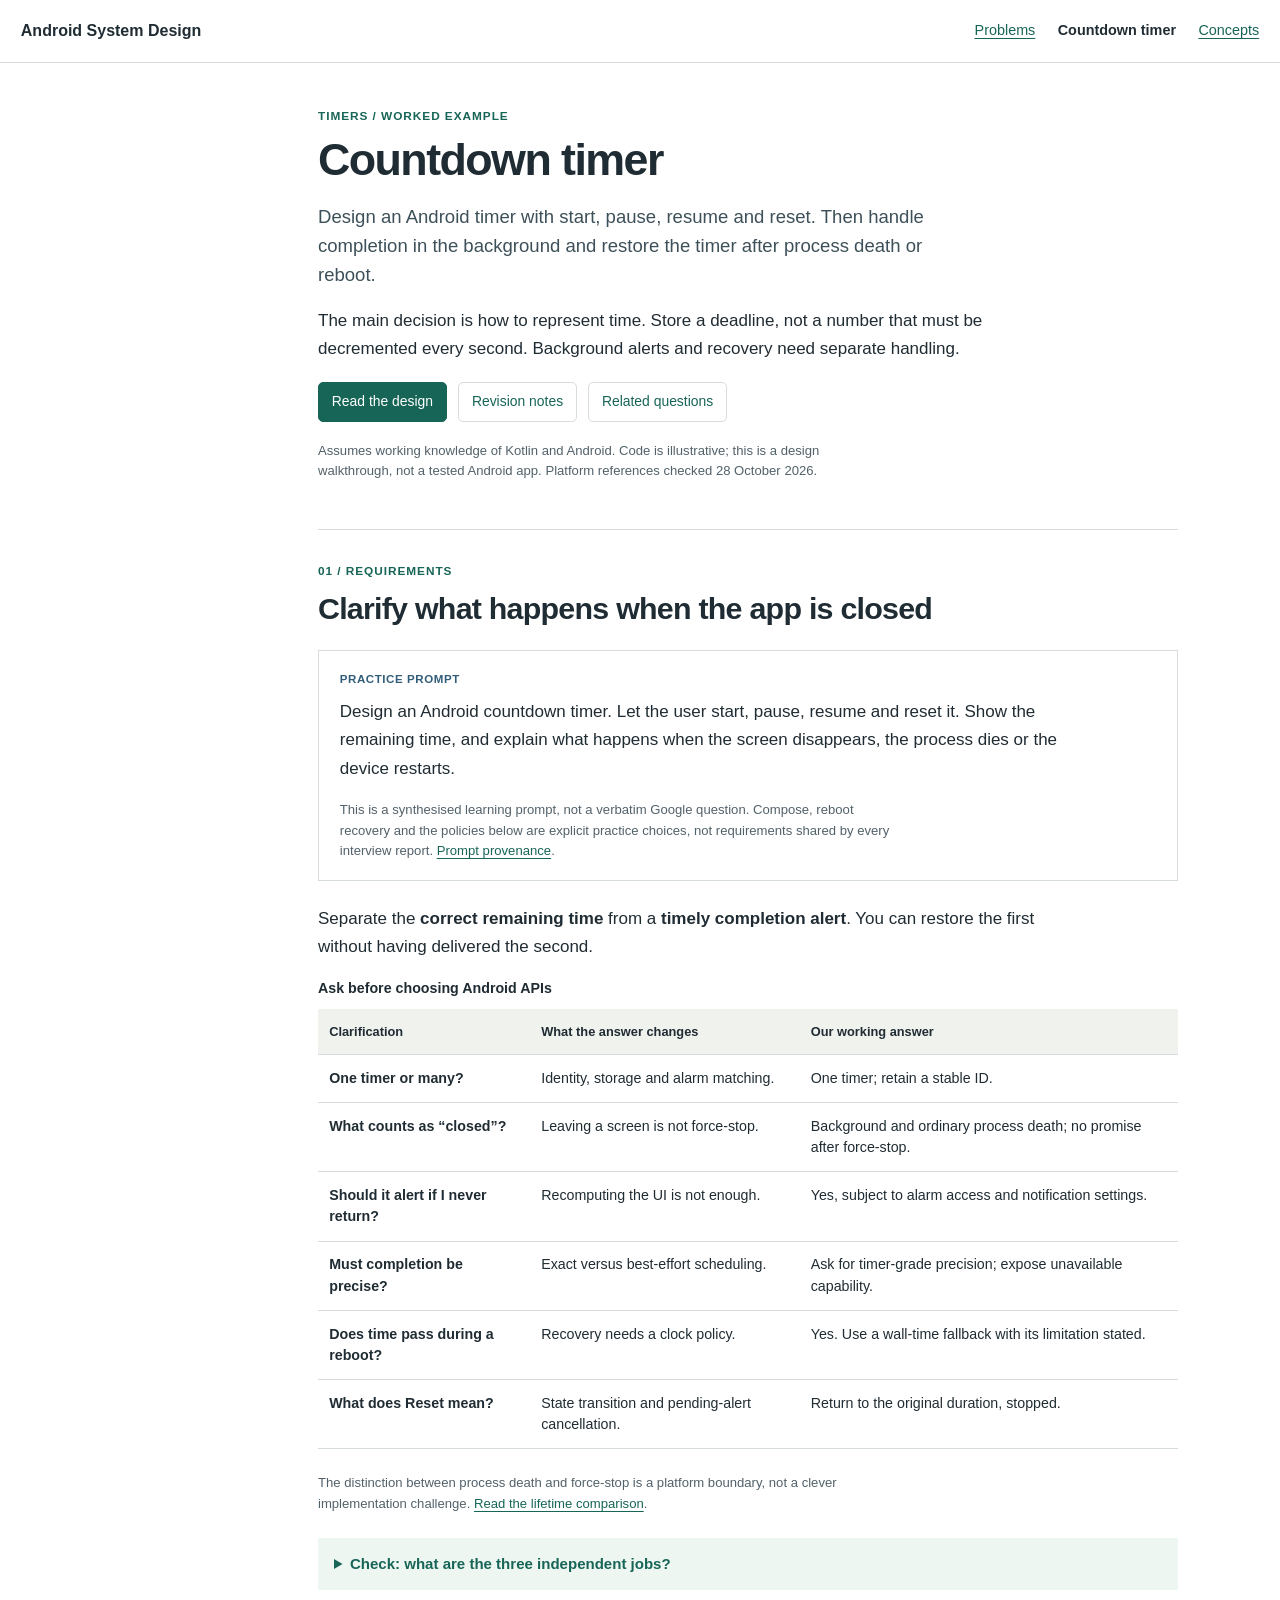
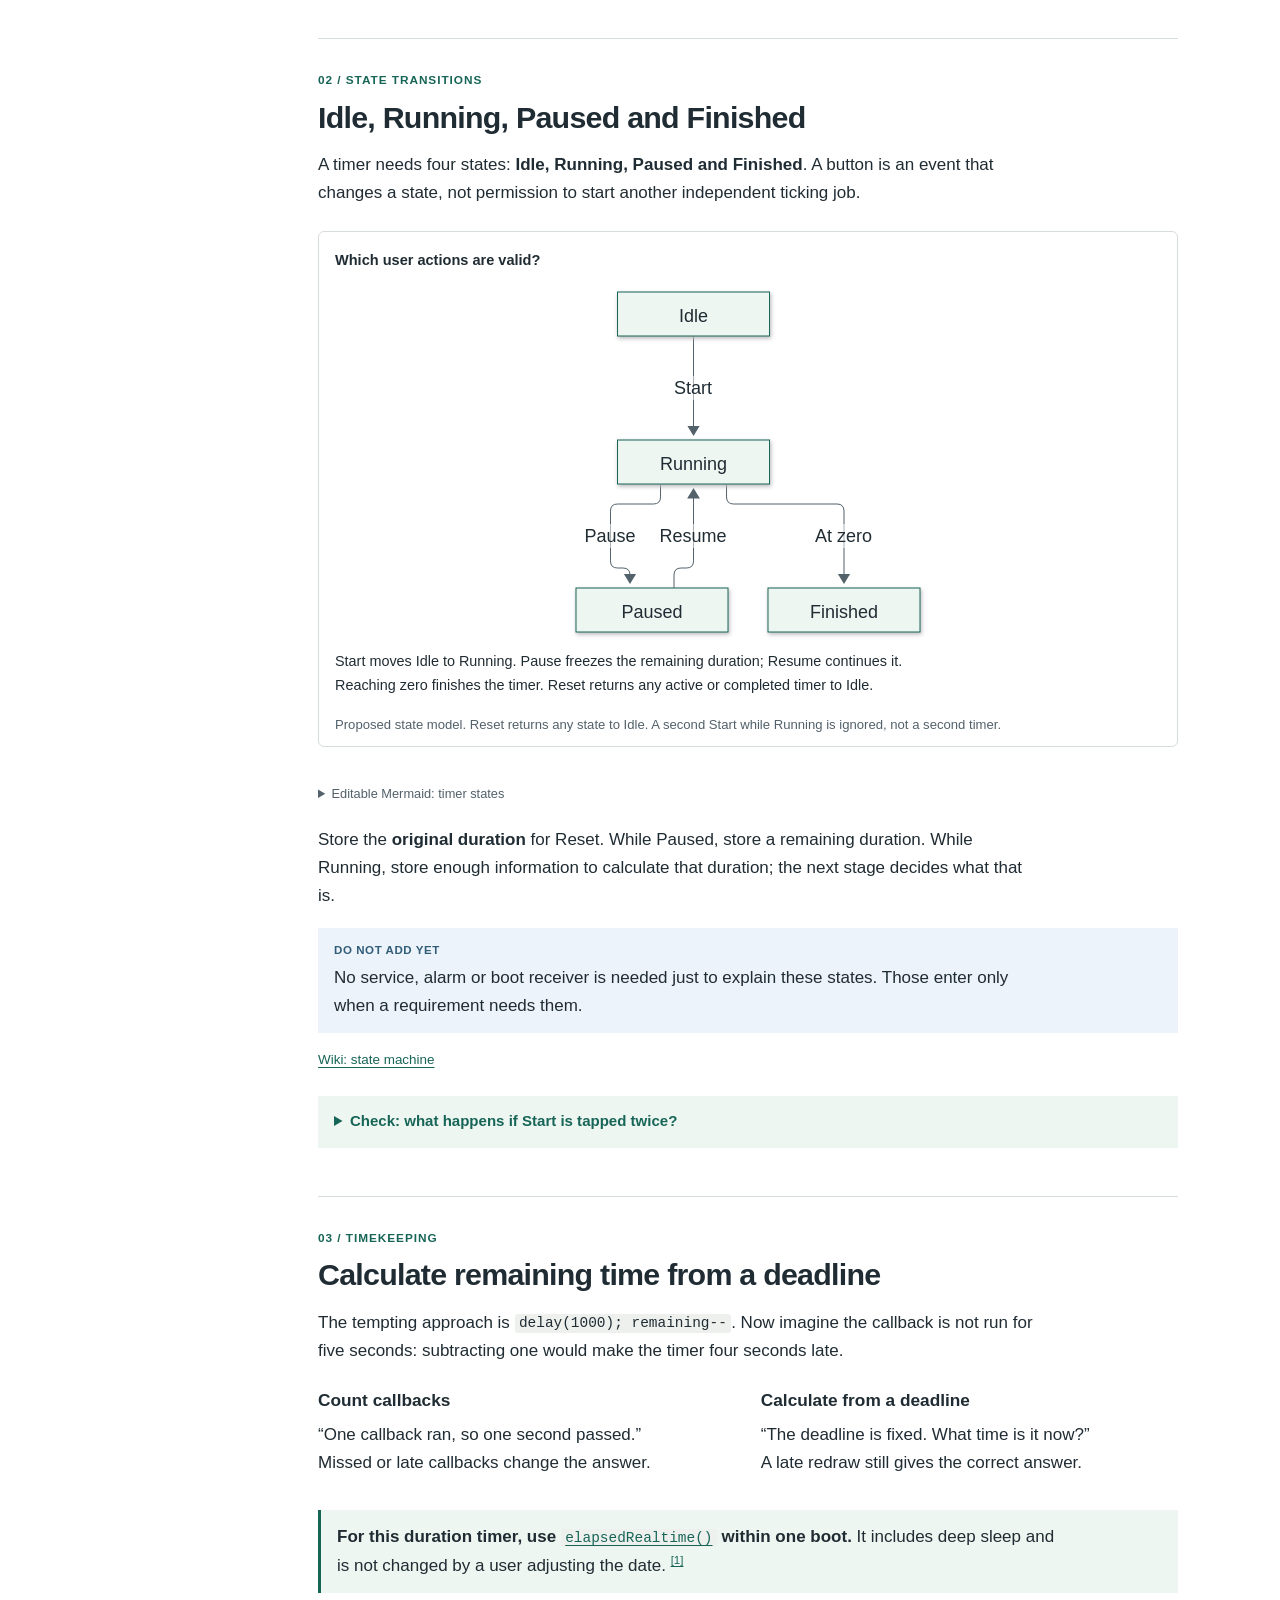
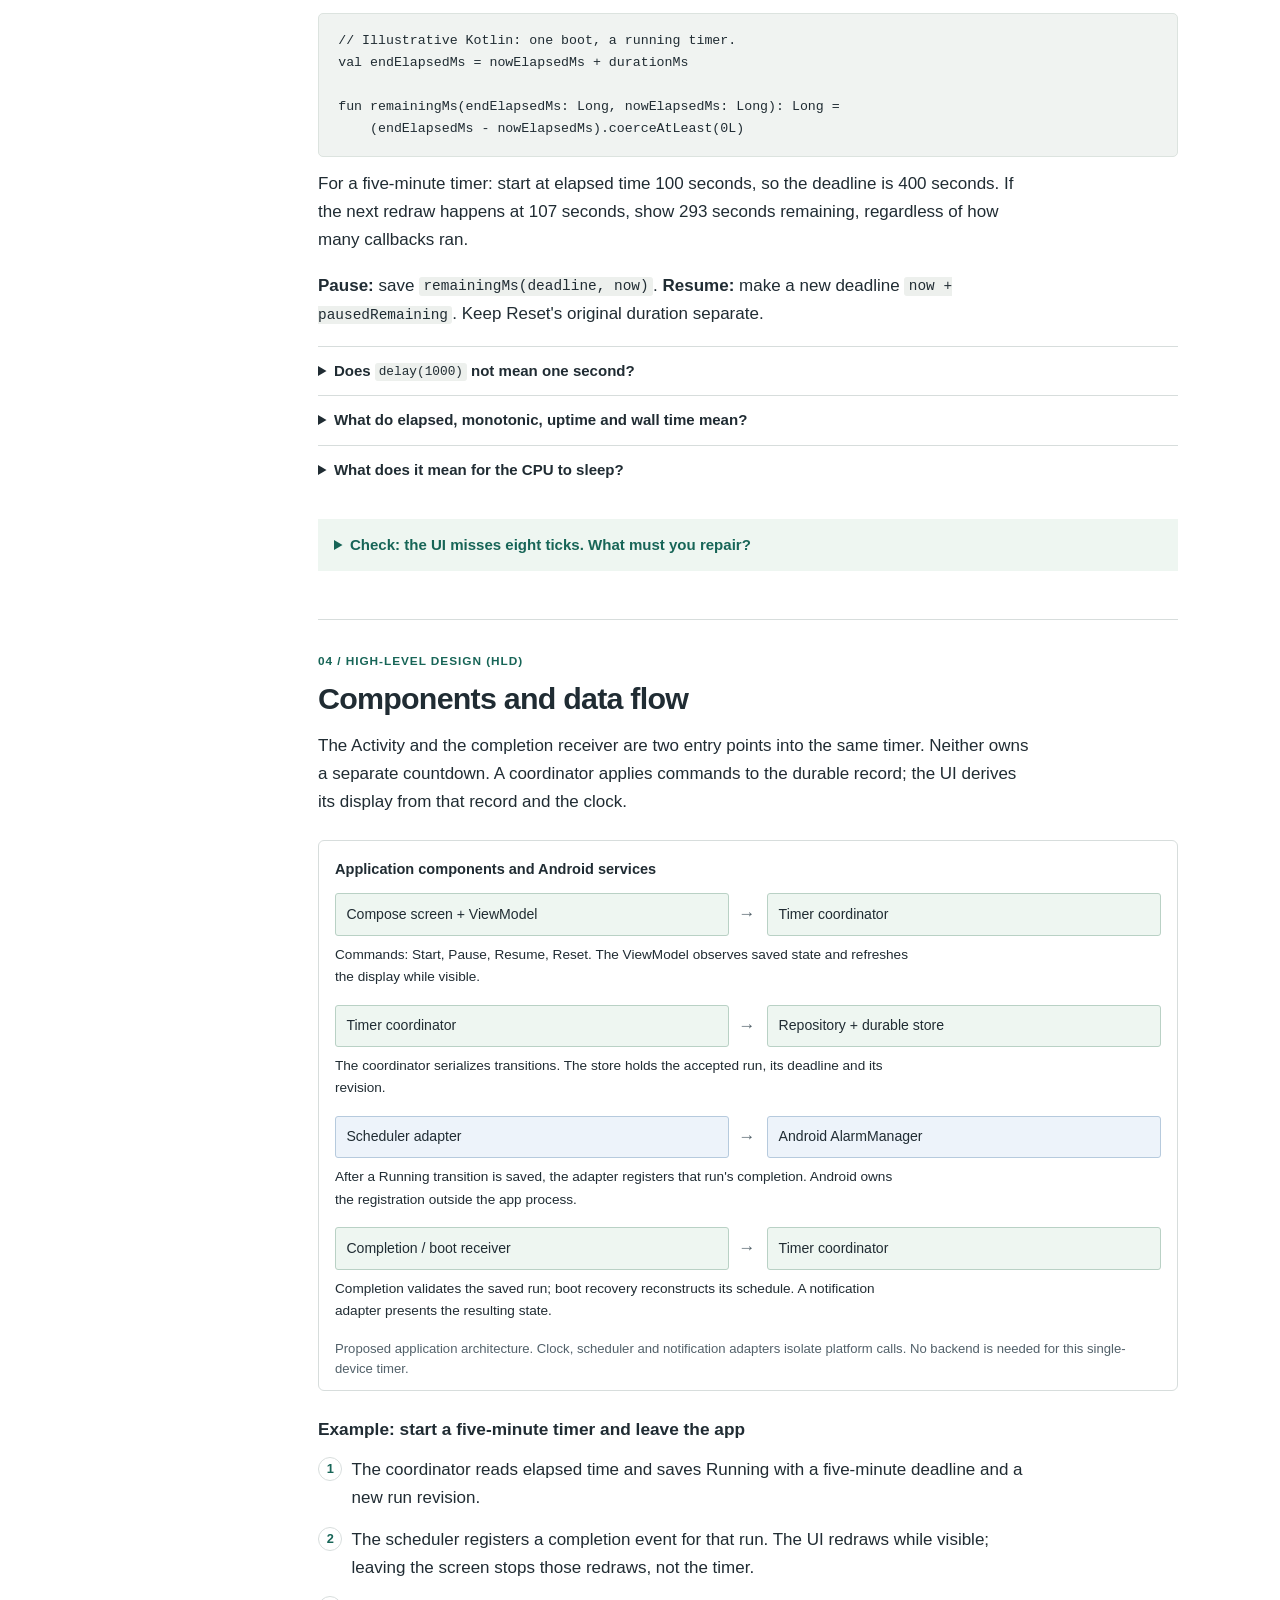
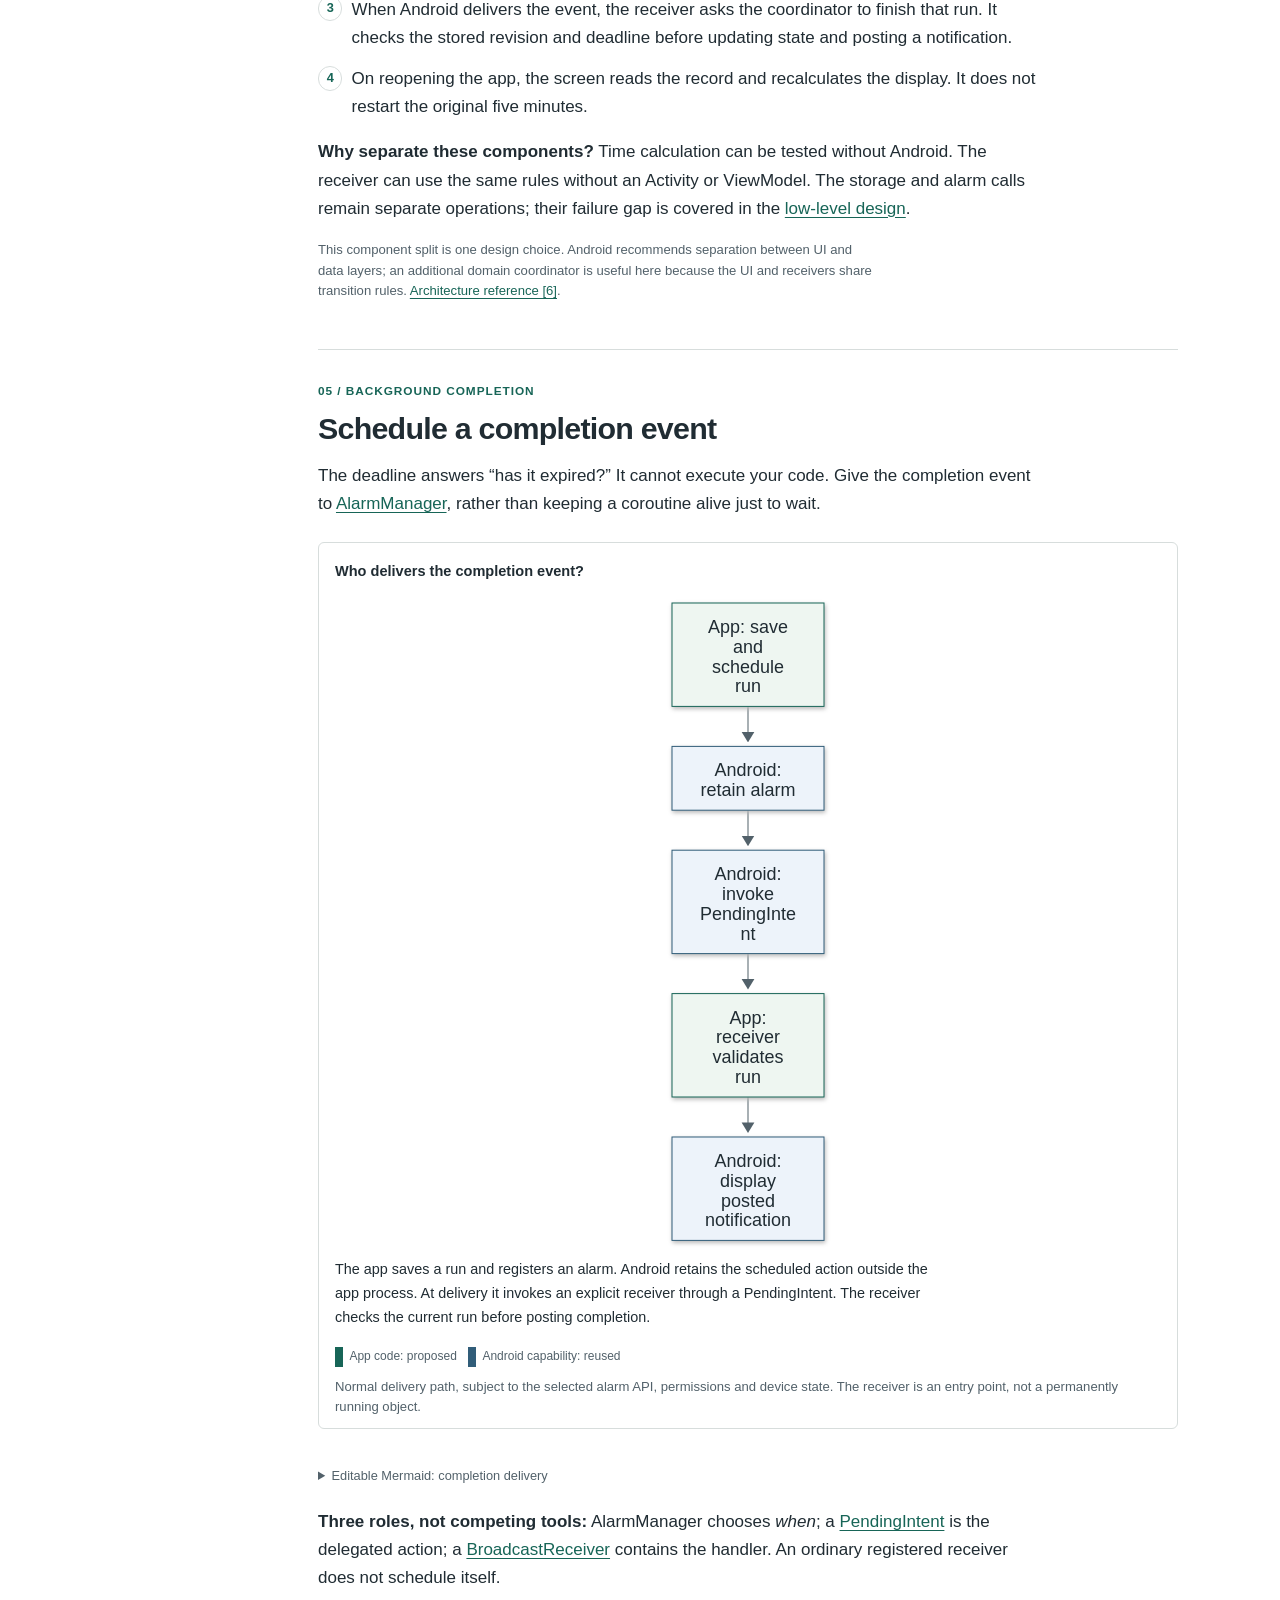
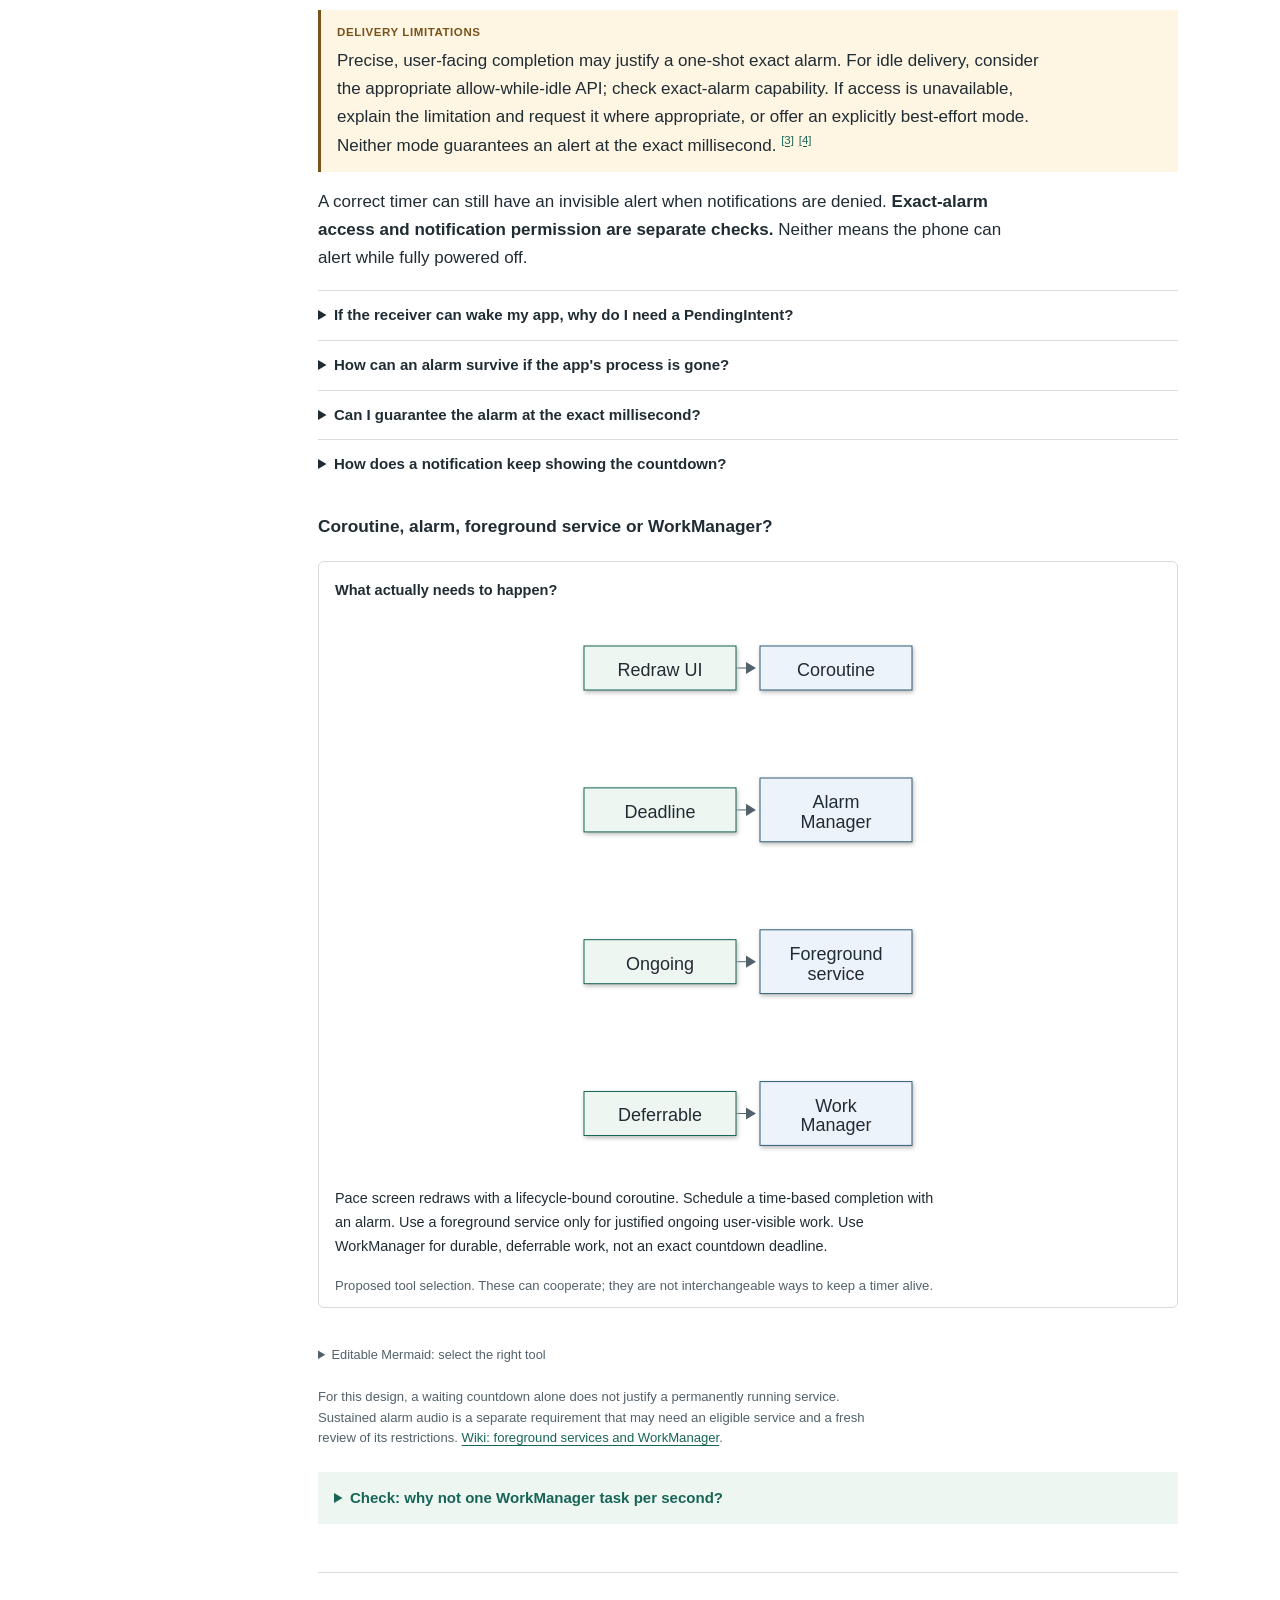
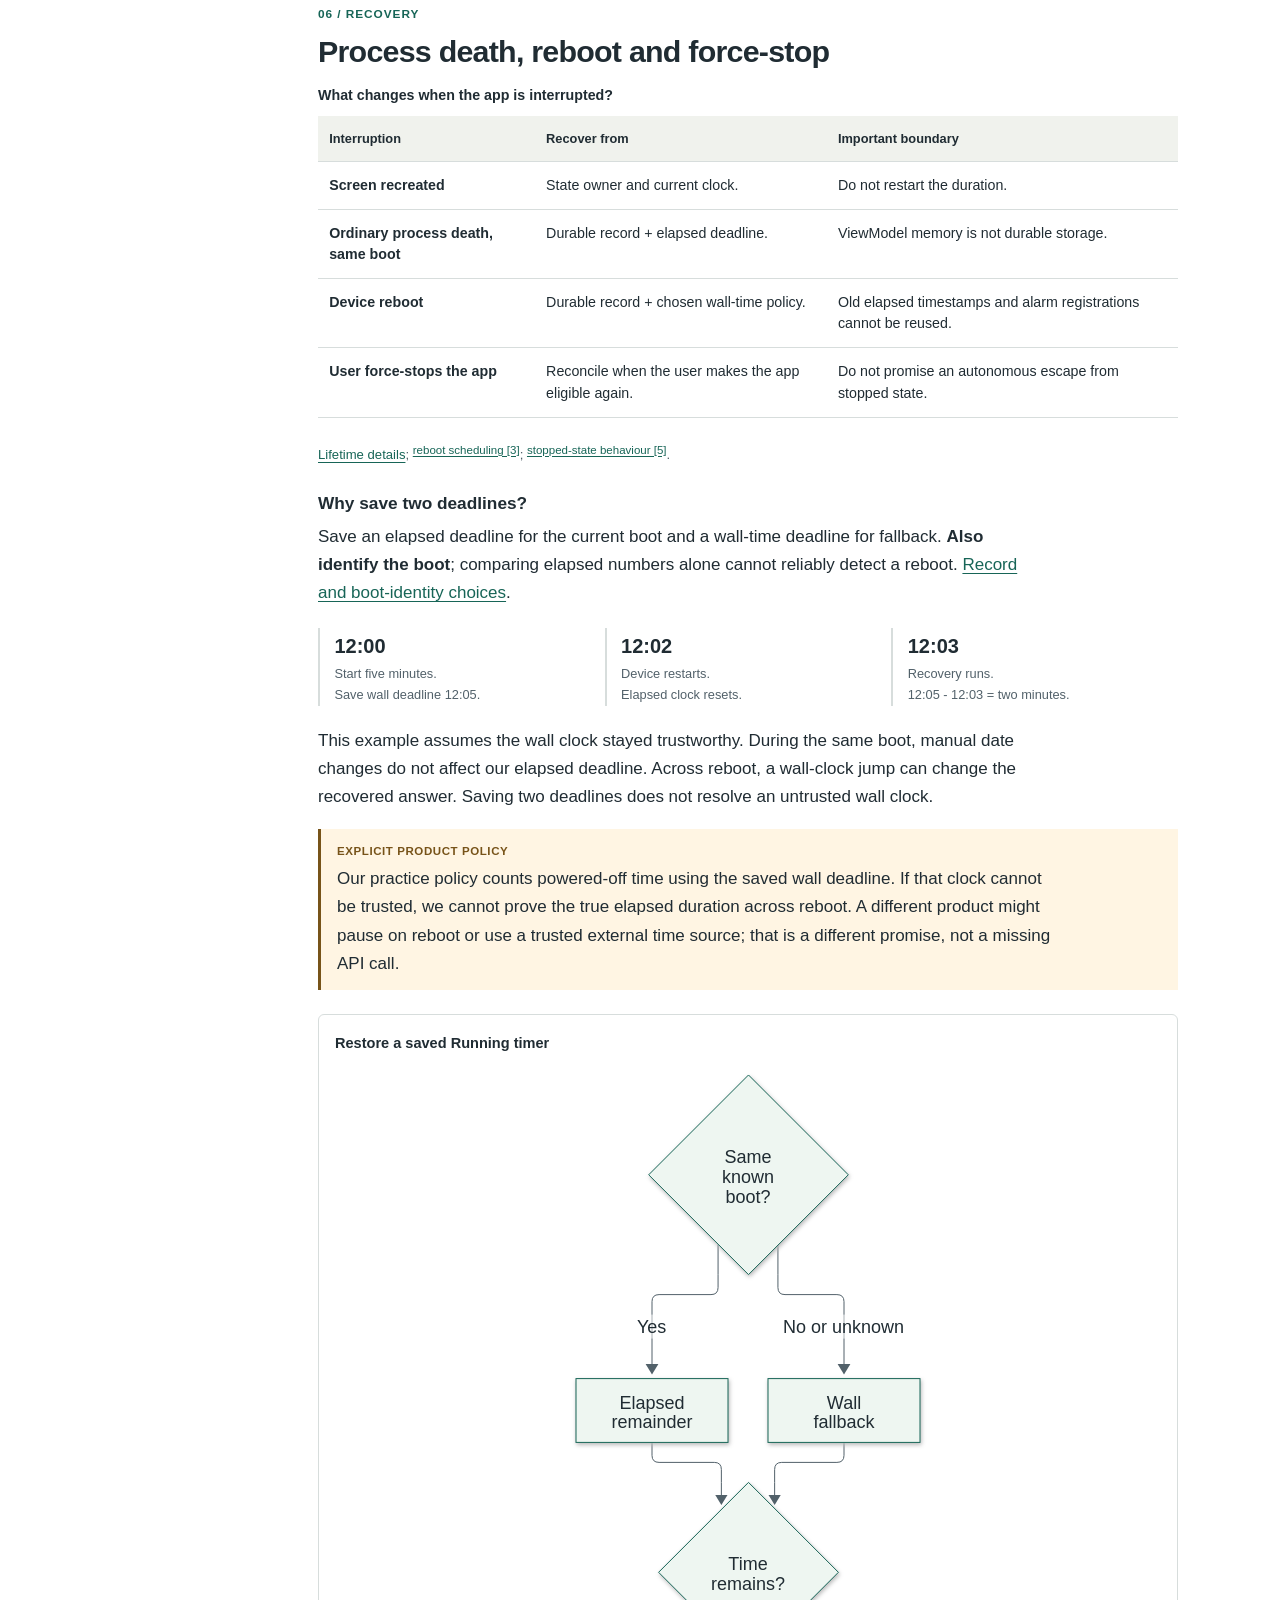
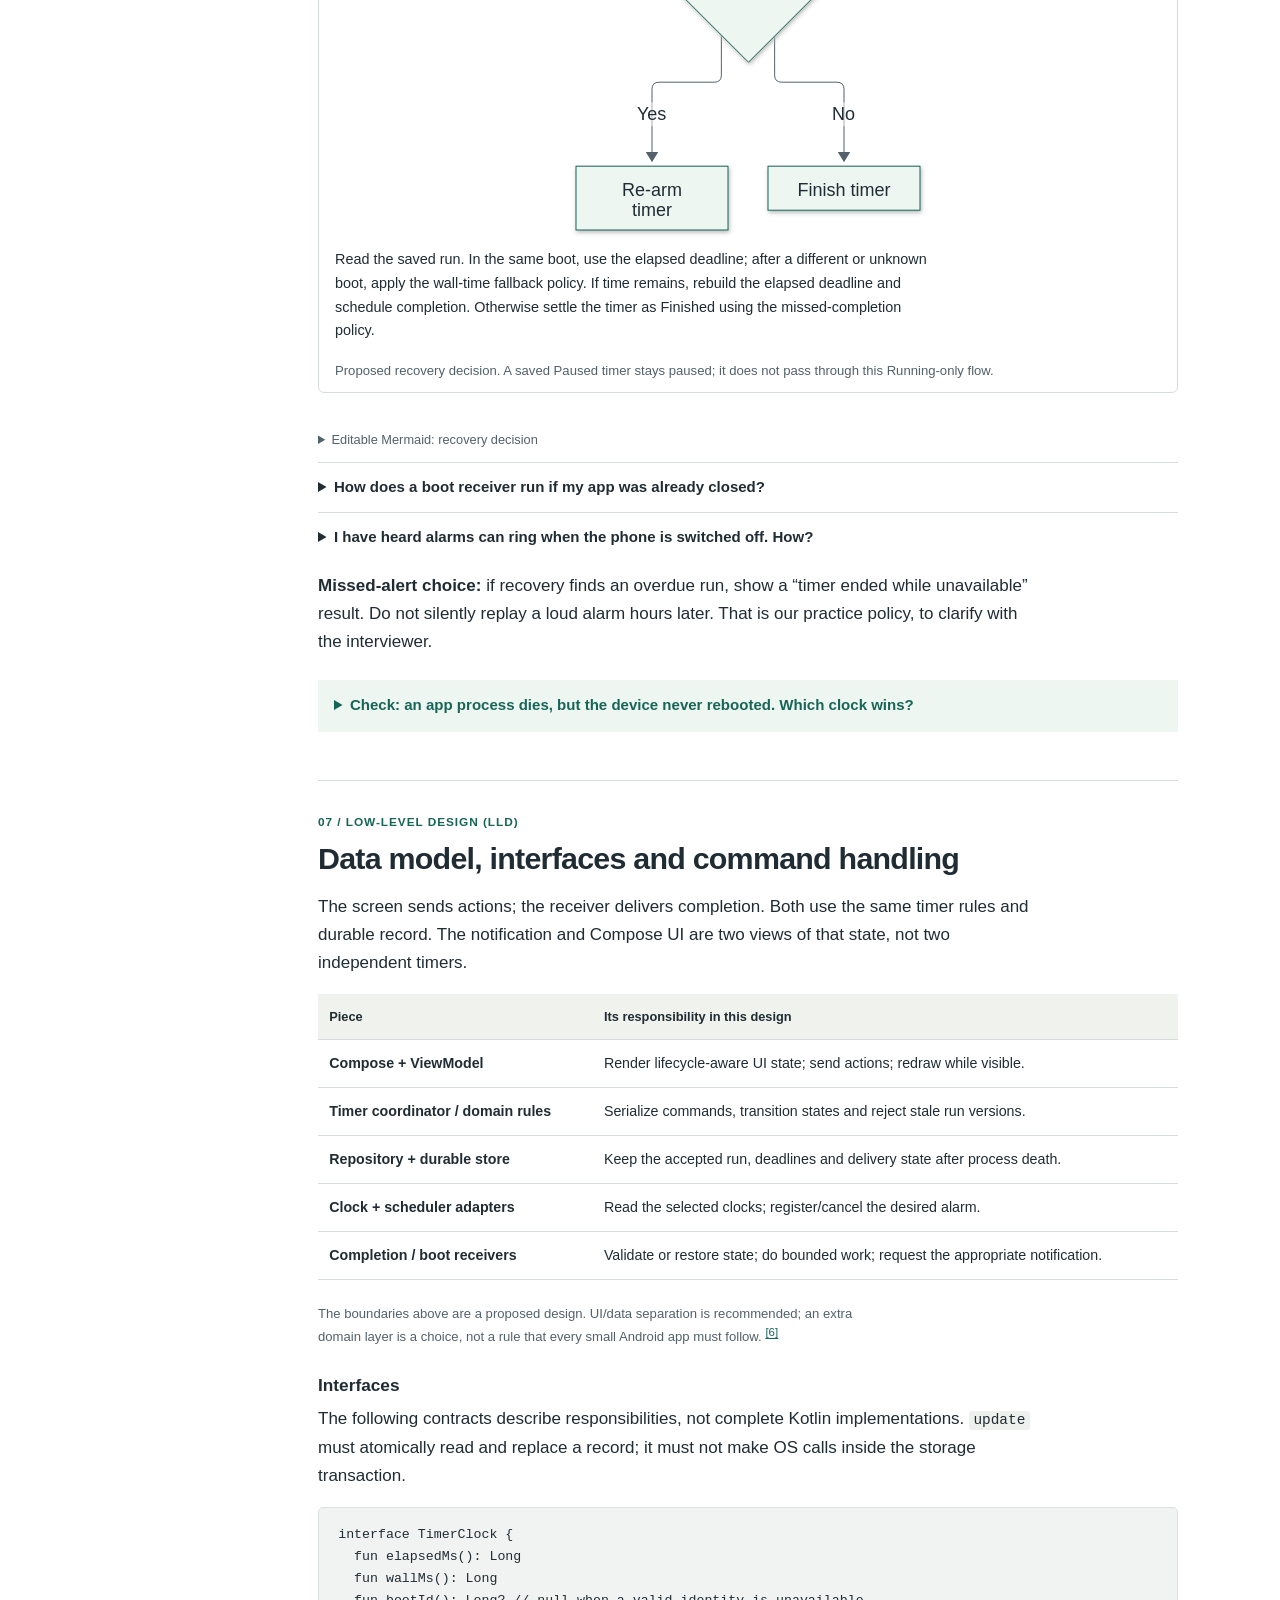
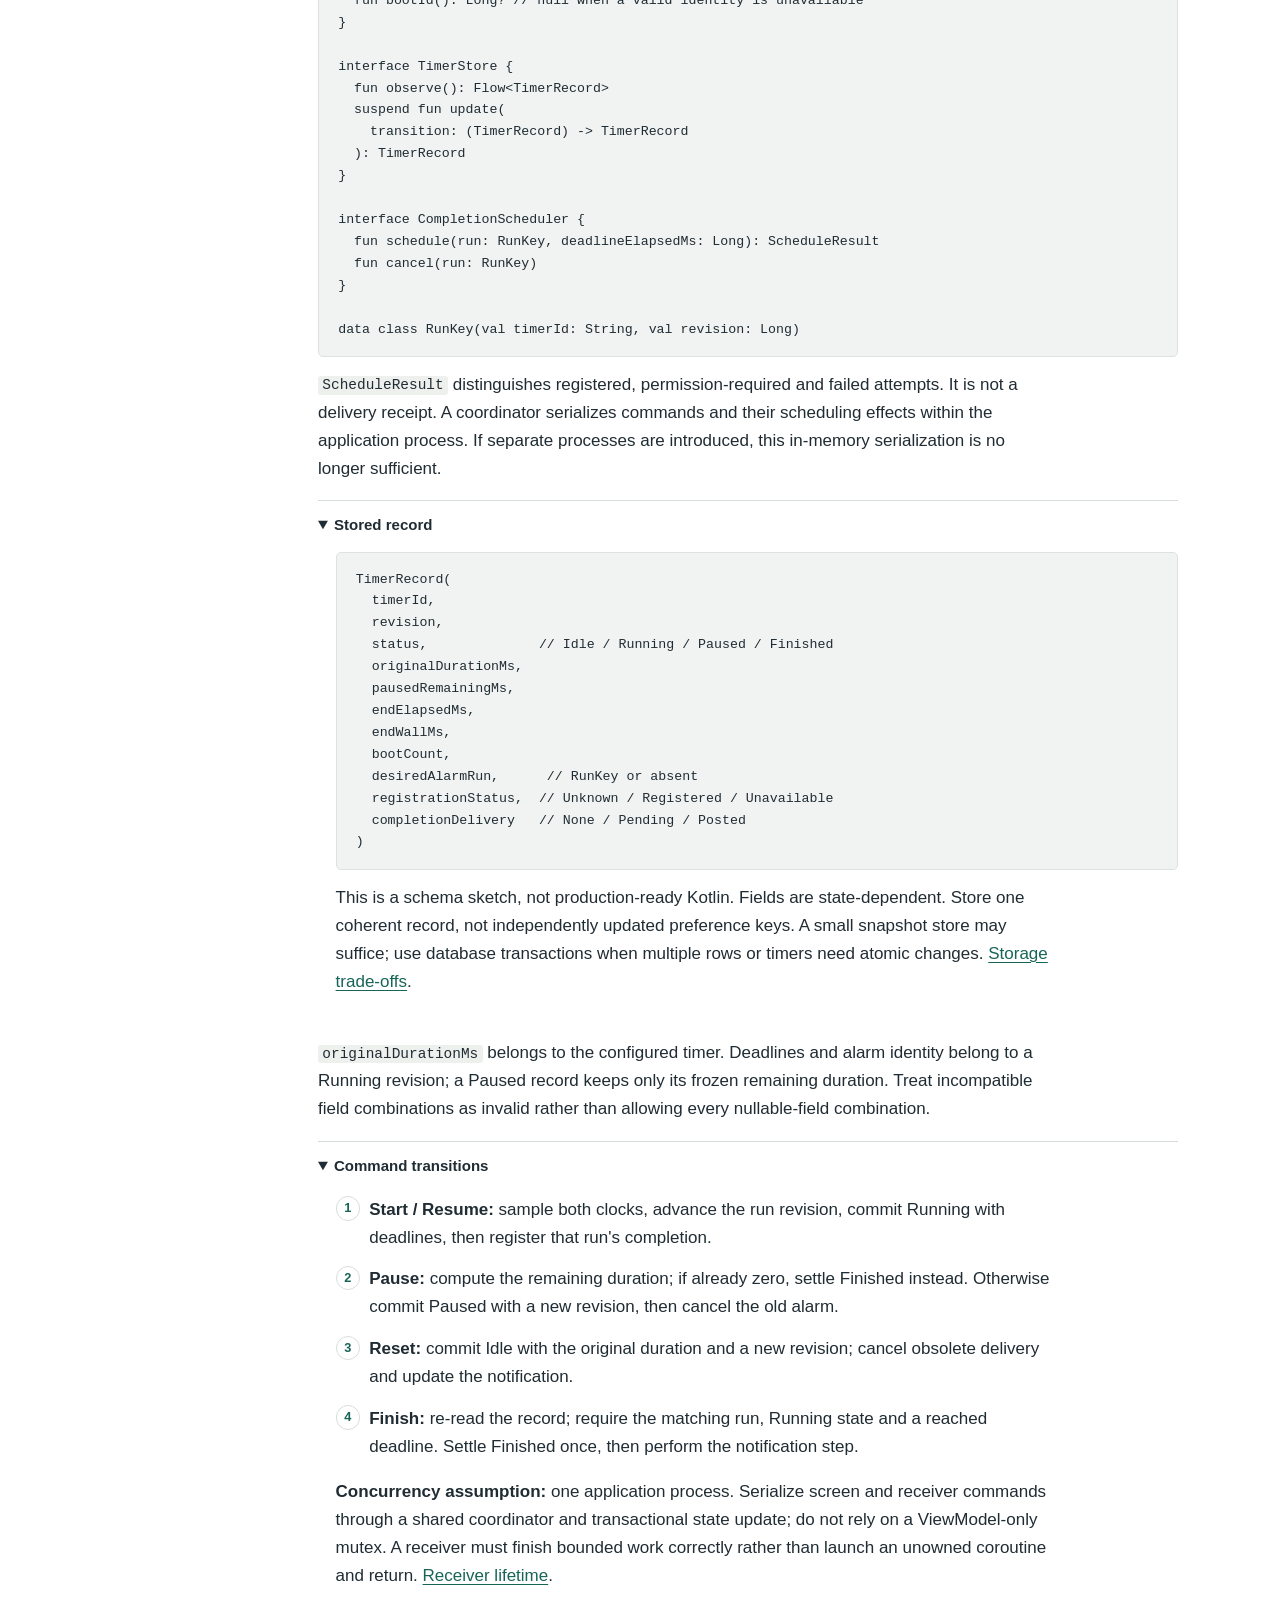
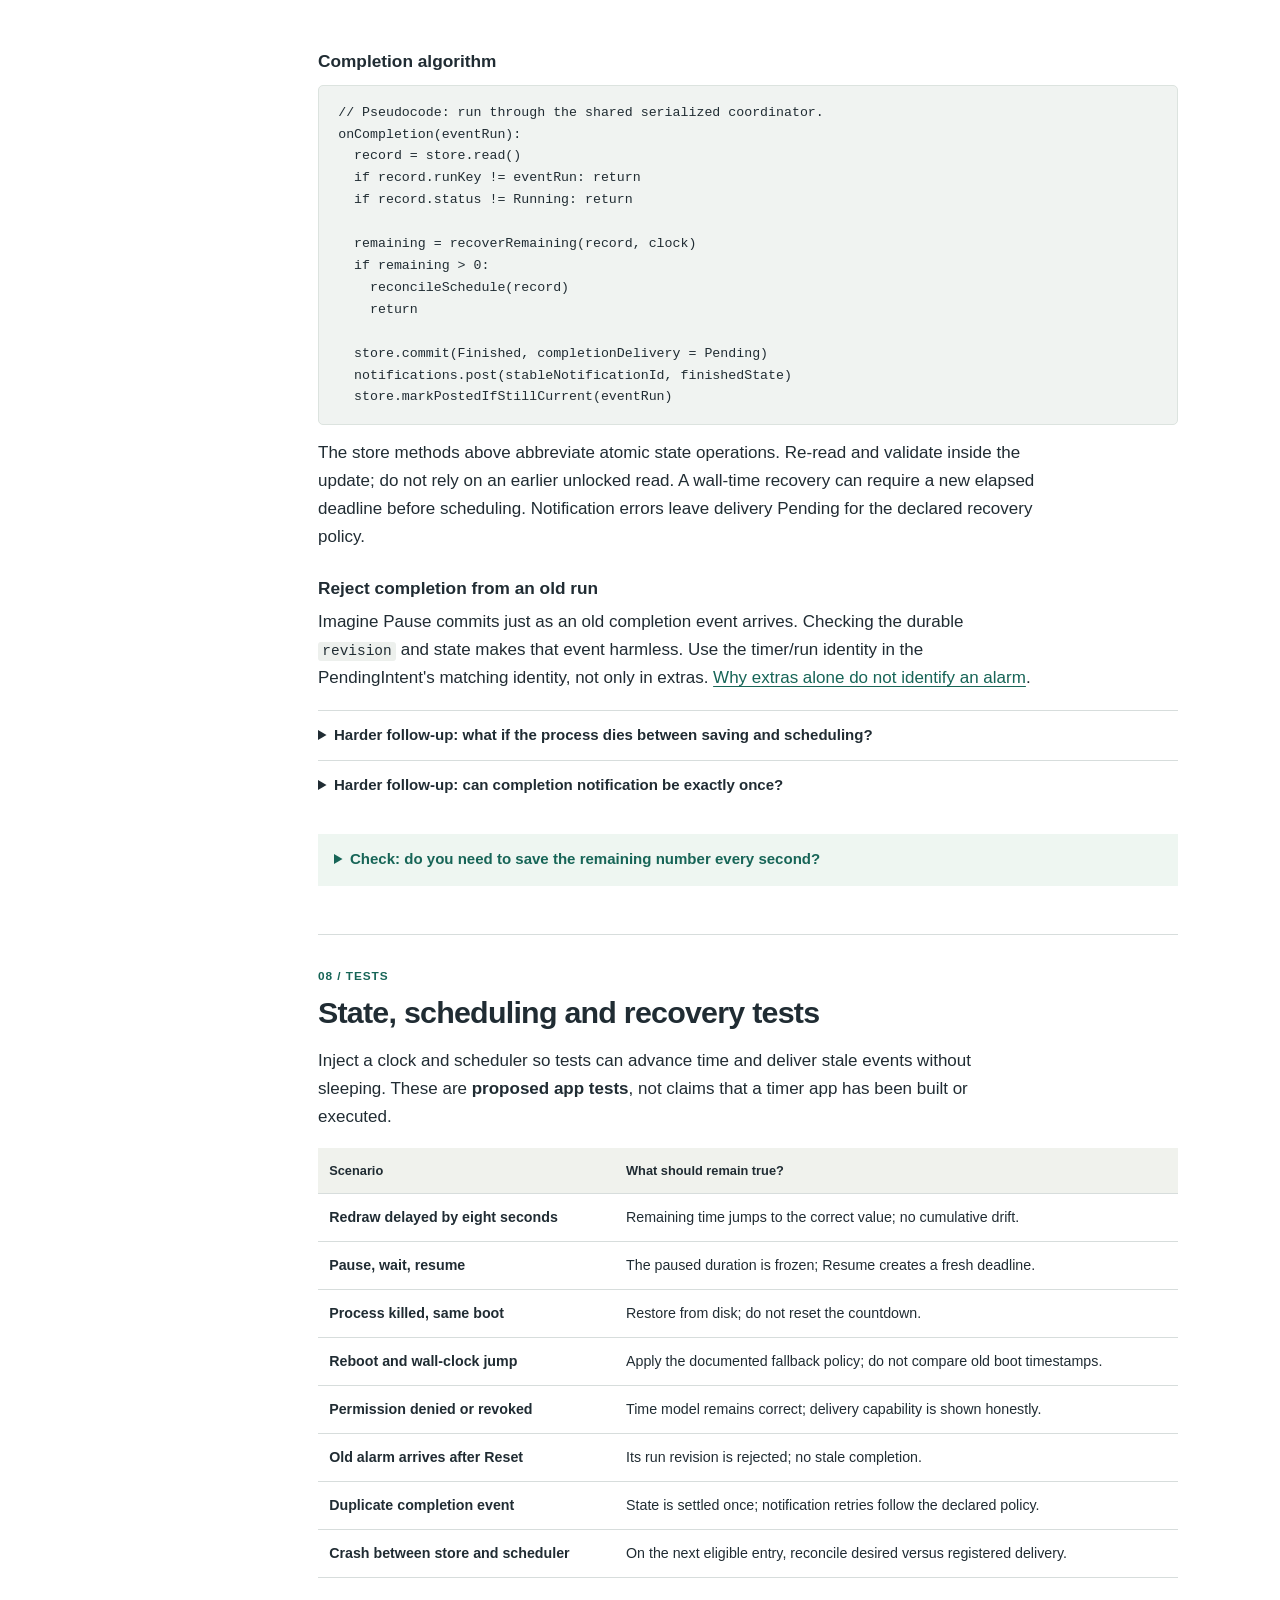
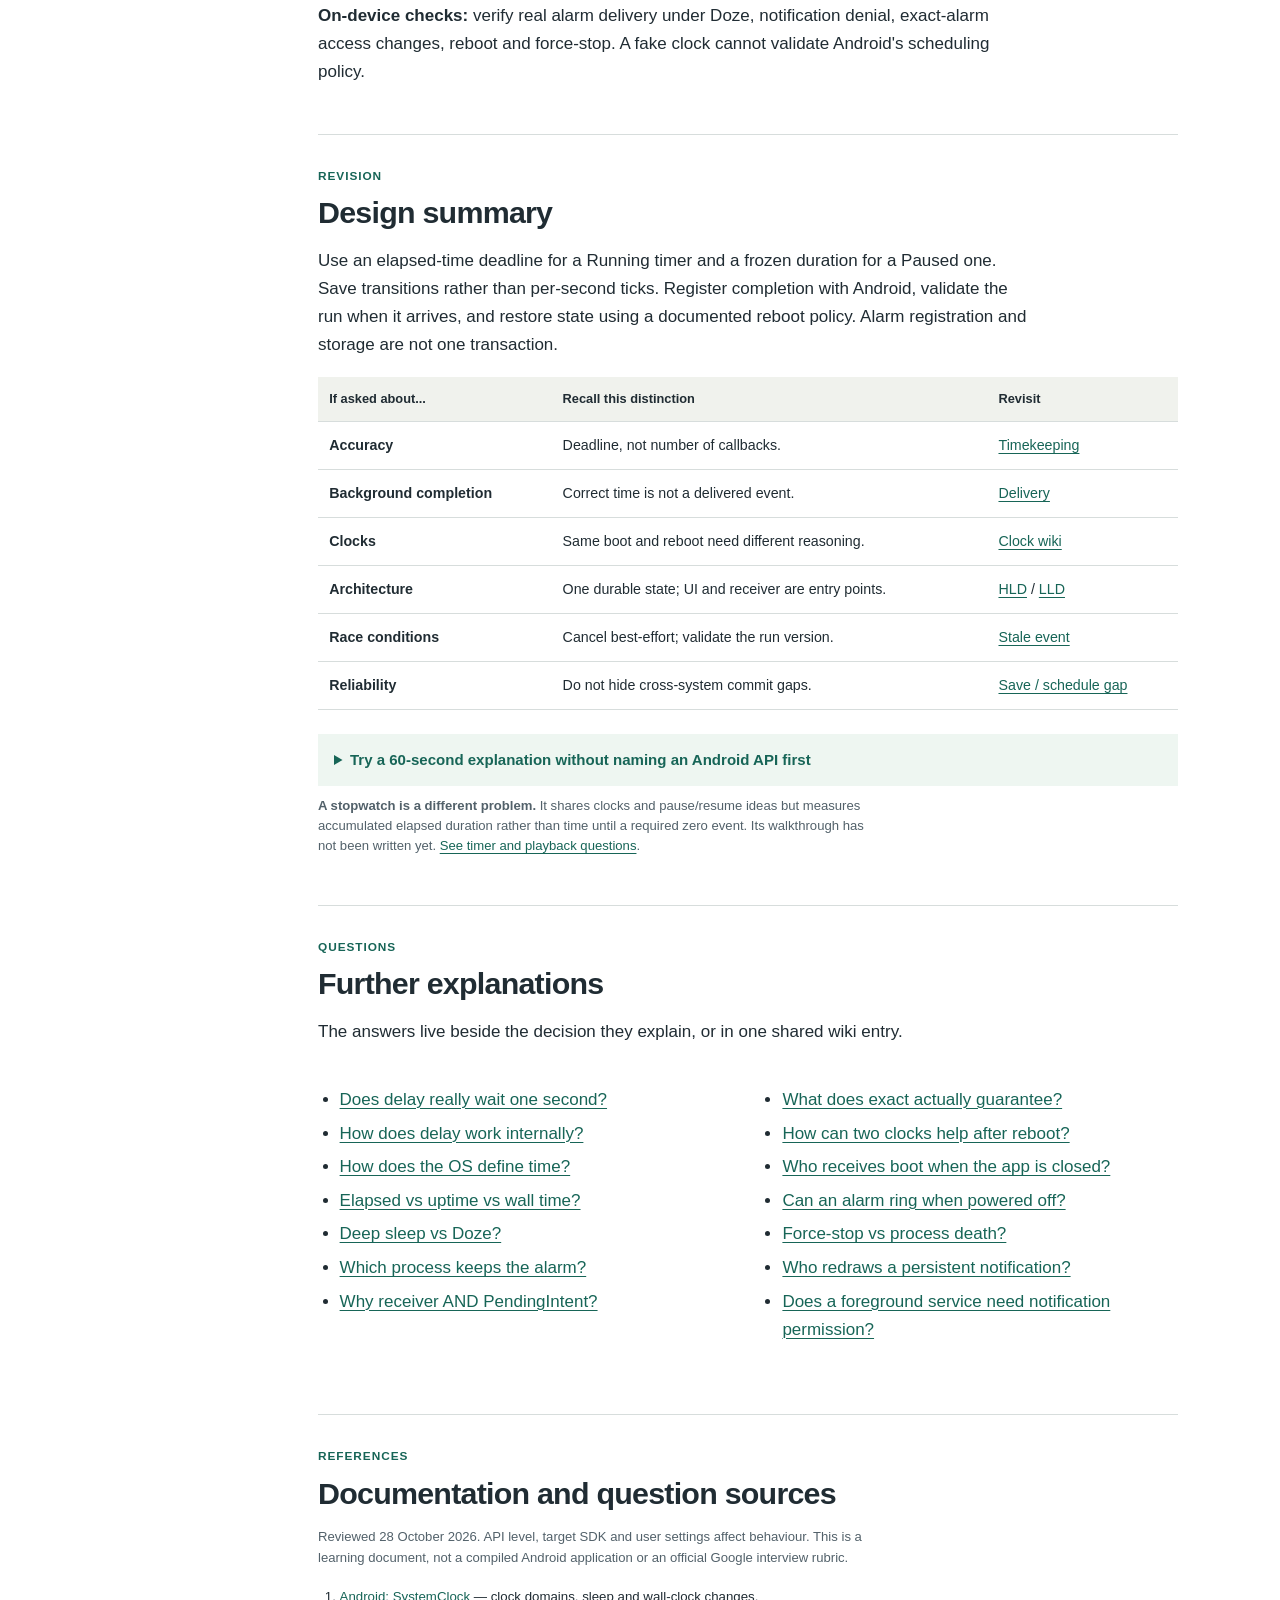
==== problems/countdown-timer/index.html @ 92f47cb4 "Publish Android system-design study site Add grouped mobile questions, a countdown timer HLD/LLD wal" ====
<!doctype html>
<html lang="en">
<head>
  <meta charset="utf-8">
  <meta name="viewport" content="width=device-width, initial-scale=1">
  <meta name="description" content="Android countdown timer design: requirements, state transitions, clocks, high-level architecture, interfaces, recovery and tests.">
  <title>Countdown timer | Android System Design</title>
  <link rel="stylesheet" href="../../style.css">
</head>
<body>
<a class="skip" href="index.html#main">Skip to lesson</a>
<header class="site-head">
  <a class="brand" href="../../index.html">Android System Design</a>
  <nav aria-label="Main navigation"><a href="../../index.html">Problems</a><a href="./index.html" aria-current="page">Countdown timer</a><a href="../../concepts/index.html">Concepts</a></nav>
</header>
<div class="layout">
  <aside class="rail" aria-label="Lesson navigation">
    <details class="contents"><summary>On this page</summary>
    <p class="rail-title">Contents</p>
    <nav aria-label="Progressive learning stages">
      <ol>
        <li><a href="index.html#scope"><span class="num">01</span>Requirements</a></li>
        <li><a href="index.html#state"><span class="num">02</span>State transitions</a></li>
        <li><a href="index.html#time"><span class="num">03</span>Timekeeping</a></li>
        <li><a href="index.html#hld"><span class="num">04</span>High-level design</a></li>
        <li><a href="index.html#completion"><span class="num">05</span>Background completion</a></li>
        <li><a href="index.html#recovery"><span class="num">06</span>Recovery</a></li>
        <li><a href="index.html#implementation"><span class="num">07</span>Low-level design</a></li>
        <li><a href="index.html#proof"><span class="num">08</span>Tests</a></li>
      </ol>
      <div class="rail-extra"><a href="index.html#revision">Revision notes</a><a href="index.html#curiosity">Questions</a><a href="index.html#sources">References</a></div>
    </nav>
    </details>
  </aside>
  <main id="main">
    <div class="eyebrow">Timers / Worked example</div>
    <h1>Countdown timer</h1>
    <p class="lead">Design an Android timer with start, pause, resume and reset. Then handle completion in the background and restore the timer after process death or reboot.</p>
    <p>The main decision is how to represent time. Store a deadline, not a number that must be decremented every second. Background alerts and recovery need separate handling.</p>
    <div class="reading-path"><a href="index.html#scope">Read the design</a><a href="index.html#revision">Revision notes</a><a href="../../index.html#timers">Related questions</a></div>
    <p class="meta">Assumes working knowledge of Kotlin and Android. Code is illustrative; this is a design walkthrough, not a tested Android app. Platform references checked 28 October 2026.</p>

    <section class="stage" id="scope" aria-labelledby="scope-title">
      <div class="stage-label">01 / Requirements</div>
      <h2 id="scope-title">Clarify what happens when the app is closed</h2>
      <div class="promise">
        <span class="note-label">Practice prompt</span>
        <p>Design an Android countdown timer. Let the user start, pause, resume and reset it. Show the remaining time, and explain what happens when the screen disappears, the process dies or the device restarts.</p>
        <p class="source-note">This is a synthesised learning prompt, not a verbatim Google question. Compose, reboot recovery and the policies below are explicit practice choices, not requirements shared by every interview report. <a href="index.html#source-interviews">Prompt provenance</a>.</p>
      </div>
      <p>Separate the <strong>correct remaining time</strong> from a <strong>timely completion alert</strong>. You can restore the first without having delivered the second.</p>
      <div class="table-wrap">
        <table>
          <caption>Ask before choosing Android APIs</caption>
          <thead><tr><th scope="col">Clarification</th><th scope="col">What the answer changes</th><th scope="col">Our working answer</th></tr></thead>
          <tbody>
            <tr><td>One timer or many?</td><td>Identity, storage and alarm matching.</td><td>One timer; retain a stable ID.</td></tr>
            <tr><td>What counts as &ldquo;closed&rdquo;?</td><td>Leaving a screen is not force-stop.</td><td>Background and ordinary process death; no promise after force-stop.</td></tr>
            <tr><td>Should it alert if I never return?</td><td>Recomputing the UI is not enough.</td><td>Yes, subject to alarm access and notification settings.</td></tr>
            <tr><td>Must completion be precise?</td><td>Exact versus best-effort scheduling.</td><td>Ask for timer-grade precision; expose unavailable capability.</td></tr>
            <tr><td>Does time pass during a reboot?</td><td>Recovery needs a clock policy.</td><td>Yes. Use a wall-time fallback with its limitation stated.</td></tr>
            <tr><td>What does Reset mean?</td><td>State transition and pending-alert cancellation.</td><td>Return to the original duration, stopped.</td></tr>
          </tbody>
        </table>
      </div>
      <p class="source-note">The distinction between process death and force-stop is a platform boundary, not a clever implementation challenge. <a href="../../concepts/index.html#app-lifetime">Read the lifetime comparison</a>.</p>
      <details class="check"><summary>Check: what are the three independent jobs?</summary><p><span class="answer-label">Answer</span><br><strong>Measure</strong> remaining time. <strong>Deliver</strong> completion. <strong>Recover</strong> the accepted timer state. Do not select one Android API and assume it solves all three.</p></details>
    </section>

    <section class="stage" id="state" aria-labelledby="state-title">
      <div class="stage-label">02 / State transitions</div>
      <h2 id="state-title">Idle, Running, Paused and Finished</h2>
      <p>A timer needs four states: <strong>Idle, Running, Paused and Finished</strong>. A button is an event that changes a state, not permission to start another independent ticking job.</p>
      <figure>
        <p class="diagram-title">Which user actions are valid?</p>
        <div class="diagram-render" data-render="states"><svg id="prep_states" width="100%" xmlns="http://www.w3.org/2000/svg" class="flowchart" style="max-width: 360px;" viewBox="4 4 360 356" role="graphics-document document" aria-roledescription="flowchart-v2" aria-describedby="chart-desc-prep_states" aria-labelledby="chart-title-prep_states"><title id="chart-title-prep_states">Countdown timer states</title><desc id="chart-desc-prep_states">Idle starts Running. Running pauses to Paused, which resumes Running. Running reaches Finished at zero. The caption defines the global Reset rule.</desc><style>#prep_states{font-family:Arial,sans-serif;font-size:18px;fill:#202c33;}@keyframes edge-animation-frame{from{stroke-dashoffset:0;}}@keyframes dash{to{stroke-dashoffset:0;}}#prep_states .edge-animation-slow{stroke-dasharray:9,5!important;stroke-dashoffset:900;animation:dash 50s linear infinite;stroke-linecap:round;}#prep_states .edge-animation-fast{stroke-dasharray:9,5!important;stroke-dashoffset:900;animation:dash 20s linear infinite;stroke-linecap:round;}#prep_states .error-icon{fill:hsl(220.5882352941, 100%, 98.3333333333%);}#prep_states .error-text{fill:rgb(8.5000000002, 5.7500000001, 0);stroke:rgb(8.5000000002, 5.7500000001, 0);}#prep_states .edge-thickness-normal{stroke-width:1px;}#prep_states .edge-thickness-thick{stroke-width:3.5px;}#prep_states .edge-pattern-solid{stroke-dasharray:0;}#prep_states .edge-thickness-invisible{stroke-width:0;fill:none;}#prep_states .edge-pattern-dashed{stroke-dasharray:3;}#prep_states .edge-pattern-dotted{stroke-dasharray:2;}#prep_states .marker{fill:#52616a;stroke:#52616a;}#prep_states .marker.cross{stroke:#52616a;}#prep_states svg{font-family:Arial,sans-serif;font-size:18px;}#prep_states p{margin:0;}#prep_states .label{font-family:Arial,sans-serif;color:#202c33;}#prep_states .cluster-label text{fill:rgb(8.5000000002, 5.7500000001, 0);}#prep_states .cluster-label span{color:rgb(8.5000000002, 5.7500000001, 0);}#prep_states .cluster-label span p{background-color:transparent;}#prep_states .label text,#prep_states span{fill:#202c33;color:#202c33;}#prep_states .node rect,#prep_states .node circle,#prep_states .node ellipse,#prep_states .node polygon,#prep_states .node path{fill:#fff4dd;stroke:hsl(40.5882352941, 60%, 83.3333333333%);stroke-width:1px;}#prep_states .rough-node .label text,#prep_states .node .label text,#prep_states .image-shape .label,#prep_states .icon-shape .label{text-anchor:middle;}#prep_states .node .katex path{fill:#000;stroke:#000;stroke-width:1px;}#prep_states .rough-node .label,#prep_states .node .label,#prep_states .image-shape .label,#prep_states .icon-shape .label{text-align:center;}#prep_states .node.clickable{cursor:pointer;}#prep_states .root .anchor path{fill:#52616a!important;stroke-width:0;stroke:#52616a;}#prep_states .arrowheadPath{fill:#0b0b0b;}#prep_states .edgePaths .path{stroke:#52616a;stroke-width:1px;}#prep_states .flowchart-link{stroke:#52616a;fill:none;}#prep_states .edgeLabel{background-color:#ffffff;text-align:center;}#prep_states .edgeLabel p{background-color:#ffffff;}#prep_states .edgeLabel rect{opacity:0.5;background-color:#ffffff;fill:#ffffff;}#prep_states .labelBkg{background-color:rgba(255, 255, 255, 0.5);}#prep_states .cluster rect{fill:hsl(220.5882352941, 100%, 98.3333333333%);stroke:hsl(220.5882352941, 60%, 88.3333333333%);stroke-width:1px;}#prep_states .cluster text{fill:rgb(8.5000000002, 5.7500000001, 0);}#prep_states .cluster span{color:rgb(8.5000000002, 5.7500000001, 0);}#prep_states .node .collapsed-indicator{fill:hsl(220.5882352941, 60%, 88.3333333333%);stroke:none;opacity:0.6;}#prep_states .node .collapsed-separator{stroke:hsl(220.5882352941, 60%, 88.3333333333%);stroke-width:0.75px;}#prep_states div.mermaidTooltip{position:absolute;text-align:center;max-width:200px;padding:2px;font-family:Arial,sans-serif;font-size:12px;background:hsl(220.5882352941, 100%, 98.3333333333%);border:1px solid hsl(220.5882352941, 60%, 88.3333333333%);border-radius:2px;pointer-events:none;z-index:100;}#prep_states .flowchartTitleText{text-anchor:middle;font-size:18px;fill:#202c33;}#prep_states rect.text{fill:none;stroke-width:0;}#prep_states .icon-shape,#prep_states .image-shape{background-color:#ffffff;text-align:center;}#prep_states .icon-shape p,#prep_states .image-shape p{background-color:#ffffff;padding:2px;}#prep_states .icon-shape .label rect,#prep_states .image-shape .label rect{opacity:0.5;background-color:#ffffff;fill:#ffffff;}#prep_states .label-icon{display:inline-block;height:1em;overflow:visible;vertical-align:-0.125em;}#prep_states .node .label-icon path{fill:currentColor;stroke:revert;stroke-width:revert;}#prep_states .node .neo-node{stroke:hsl(40.5882352941, 60%, 83.3333333333%);}#prep_states [data-look="neo"].node rect,#prep_states [data-look="neo"].cluster rect,#prep_states [data-look="neo"].node polygon{stroke:url(#prep_states-gradient);filter:drop-shadow( 1px 2px 2px rgba(185,185,185,1));}#prep_states [data-look="neo"].swimlane.cluster rect{filter:none;}#prep_states [data-look="neo"].node path{stroke:url(#prep_states-gradient);stroke-width:1px;}#prep_states [data-look="neo"].node .outer-path{filter:drop-shadow( 1px 2px 2px rgba(185,185,185,1));}#prep_states [data-look="neo"].node .neo-line path{stroke:hsl(40.5882352941, 60%, 83.3333333333%);filter:none;}#prep_states [data-look="neo"].node circle{stroke:url(#prep_states-gradient);filter:drop-shadow( 1px 2px 2px rgba(185,185,185,1));}#prep_states [data-look="neo"].node circle .state-start{fill:#000000;}#prep_states [data-look="neo"].icon-shape .icon{fill:url(#prep_states-gradient);filter:drop-shadow( 1px 2px 2px rgba(185,185,185,1));}#prep_states [data-look="neo"].icon-shape .icon-neo path{stroke:url(#prep_states-gradient);filter:drop-shadow( 1px 2px 2px rgba(185,185,185,1));}#prep_states :root{--mermaid-font-family:"trebuchet ms",verdana,arial,sans-serif;}#prep_states .proposed rect{fill:rgb(238, 246, 241)!important;stroke:rgb(23, 101, 87)!important;color:rgb(32, 44, 51)!important;}#prep_states .proposed polygon{fill:rgb(238, 246, 241)!important;stroke:rgb(23, 101, 87)!important;color:rgb(32, 44, 51)!important;}#prep_states .proposed ellipse{fill:rgb(238, 246, 241)!important;stroke:rgb(23, 101, 87)!important;color:rgb(32, 44, 51)!important;}#prep_states .proposed circle{fill:rgb(238, 246, 241)!important;stroke:rgb(23, 101, 87)!important;color:rgb(32, 44, 51)!important;}#prep_states .proposed path{fill:rgb(238, 246, 241)!important;stroke:rgb(23, 101, 87)!important;color:rgb(32, 44, 51)!important;}#prep_states .proposed tspan{fill:rgb(32, 44, 51)!important;}</style><g><marker id="prep_states_flowchart-v2-pointEnd" class="marker flowchart-v2" viewBox="0 0 10 10" refX="5" refY="5" markerUnits="userSpaceOnUse" markerWidth="8" markerHeight="8" orient="auto"><path d="M 0 0 L 10 5 L 0 10 z" class="arrowMarkerPath" style="stroke-width: 1; stroke-dasharray: 1, 0;"></path></marker><marker id="prep_states_flowchart-v2-pointStart" class="marker flowchart-v2" viewBox="0 0 10 10" refX="4.5" refY="5" markerUnits="userSpaceOnUse" markerWidth="8" markerHeight="8" orient="auto"><path d="M 0 5 L 10 10 L 10 0 z" class="arrowMarkerPath" style="stroke-width: 1; stroke-dasharray: 1, 0;"></path></marker><marker id="prep_states_flowchart-v2-pointEnd-margin" class="marker flowchart-v2" viewBox="0 0 11.5 14" refX="11.5" refY="7" markerUnits="userSpaceOnUse" markerWidth="10.5" markerHeight="14" orient="auto"><path d="M 0 0 L 11.5 7 L 0 14 z" class="arrowMarkerPath" style="stroke-width: 0; stroke-dasharray: 1, 0;"></path></marker><marker id="prep_states_flowchart-v2-pointStart-margin" class="marker flowchart-v2" viewBox="0 0 11.5 14" refX="1" refY="7" markerUnits="userSpaceOnUse" markerWidth="11.5" markerHeight="14" orient="auto"><polygon points="0,7 11.5,14 11.5,0" class="arrowMarkerPath" style="stroke-width: 0; stroke-dasharray: 1, 0;"></polygon></marker><marker id="prep_states_flowchart-v2-circleEnd" class="marker flowchart-v2" viewBox="0 0 10 10" refX="11" refY="5" markerUnits="userSpaceOnUse" markerWidth="11" markerHeight="11" orient="auto"><circle cx="5" cy="5" r="5" class="arrowMarkerPath" style="stroke-width: 1; stroke-dasharray: 1, 0;"></circle></marker><marker id="prep_states_flowchart-v2-circleStart" class="marker flowchart-v2" viewBox="0 0 10 10" refX="-1" refY="5" markerUnits="userSpaceOnUse" markerWidth="11" markerHeight="11" orient="auto"><circle cx="5" cy="5" r="5" class="arrowMarkerPath" style="stroke-width: 1; stroke-dasharray: 1, 0;"></circle></marker><marker id="prep_states_flowchart-v2-circleEnd-margin" class="marker flowchart-v2" viewBox="0 0 10 10" refY="5" refX="12.25" markerUnits="userSpaceOnUse" markerWidth="14" markerHeight="14" orient="auto"><circle cx="5" cy="5" r="5" class="arrowMarkerPath" style="stroke-width: 0; stroke-dasharray: 1, 0;"></circle></marker><marker id="prep_states_flowchart-v2-circleStart-margin" class="marker flowchart-v2" viewBox="0 0 10 10" refX="-2" refY="5" markerUnits="userSpaceOnUse" markerWidth="14" markerHeight="14" orient="auto"><circle cx="5" cy="5" r="5" class="arrowMarkerPath" style="stroke-width: 0; stroke-dasharray: 1, 0;"></circle></marker><marker id="prep_states_flowchart-v2-crossEnd" class="marker cross flowchart-v2" viewBox="0 0 11 11" refX="12" refY="5.2" markerUnits="userSpaceOnUse" markerWidth="11" markerHeight="11" orient="auto"><path d="M 1,1 l 9,9 M 10,1 l -9,9" class="arrowMarkerPath" style="stroke-width: 2; stroke-dasharray: 1, 0;"></path></marker><marker id="prep_states_flowchart-v2-crossStart" class="marker cross flowchart-v2" viewBox="0 0 11 11" refX="-1" refY="5.2" markerUnits="userSpaceOnUse" markerWidth="11" markerHeight="11" orient="auto"><path d="M 1,1 l 9,9 M 10,1 l -9,9" class="arrowMarkerPath" style="stroke-width: 2; stroke-dasharray: 1, 0;"></path></marker><marker id="prep_states_flowchart-v2-crossEnd-margin" class="marker cross flowchart-v2" viewBox="0 0 15 15" refX="17.7" refY="7.5" markerUnits="userSpaceOnUse" markerWidth="12" markerHeight="12" orient="auto"><path d="M 1,1 L 14,14 M 1,14 L 14,1" class="arrowMarkerPath" style="stroke-width: 2.5;"></path></marker><marker id="prep_states_flowchart-v2-crossStart-margin" class="marker cross flowchart-v2" viewBox="0 0 15 15" refX="-3.5" refY="7.5" markerUnits="userSpaceOnUse" markerWidth="12" markerHeight="12" orient="auto"><path d="M 1,1 L 14,14 M 1,14 L 14,1" class="arrowMarkerPath" style="stroke-width: 2.5; stroke-dasharray: 1, 0;"></path></marker><g class="root"><g class="clusters"></g><g class="edges edgePaths"><path d="M129.5234375,56L129.5234375,156" id="prep_states-L_I_R_0" class="edge-thickness-normal edge-pattern-solid edge-thickness-normal edge-pattern-solid flowchart-link" style="stroke-dasharray: 0 0 96 4; stroke-dashoffset: 0;;" data-edge="true" data-et="edge" data-id="L_I_R_0" data-points="W3sieCI6MTI5LjUyMzQzNzUsInkiOjU2fSx7IngiOjEyOS41MjM0Mzc1LCJ5IjoxNjB9XQ==" data-look="neo" marker-end="url(#prep_states_flowchart-v2-pointEnd-margin)"></path><path d="M96.5234375,204L96.5234375,216.92893218813452Q96.5234375,224 89.45236968813452,224L53.547630311865476,224Q46.4765625,224 46.4765625,231.07106781186548L46.4765625,280.9289321881345Q46.4765625,288 53.547630311865476,288L58.928932188134524,288Q66,288 66,295.0710678118655L66,304" id="prep_states-L_R_P_0" class="edge-thickness-normal edge-pattern-solid edge-thickness-normal edge-pattern-solid flowchart-link" style="stroke-dasharray: 0 0 154.9136505126953 4; stroke-dashoffset: 0;;" data-edge="true" data-et="edge" data-id="L_R_P_0" data-points="W3sieCI6OTYuNTIzNDM3NSwieSI6MjA0fSx7IngiOjk2LjUyMzQzNzUsInkiOjIyNH0seyJ4Ijo0Ni40NzY1NjI1LCJ5IjoyMjR9LHsieCI6NDYuNDc2NTYyNSwieSI6Mjg4fSx7IngiOjY2LCJ5IjoyODh9LHsieCI6NjYsInkiOjMwOH1d" data-look="neo" marker-end="url(#prep_states_flowchart-v2-pointEnd-margin)"></path><path d="M110,308L110,295.0710678118655Q110,288 117.07106781186548,288L122.45236968813452,288Q129.5234375,288 129.5234375,280.9289321881345L129.5234375,208" id="prep_states-L_P_R_0" class="edge-thickness-normal edge-pattern-solid edge-thickness-normal edge-pattern-solid flowchart-link" style="stroke-dasharray: 0 0 110.19513702392578 4; stroke-dashoffset: 0;;" data-edge="true" data-et="edge" data-id="L_P_R_0" data-points="W3sieCI6MTEwLCJ5IjozMDh9LHsieCI6MTEwLCJ5IjoyODh9LHsieCI6MTI5LjUyMzQzNzUsInkiOjI4OH0seyJ4IjoxMjkuNTIzNDM3NSwieSI6MjA0fV0=" data-look="neo" marker-end="url(#prep_states_flowchart-v2-pointEnd-margin)"></path><path d="M162.5234375,204L162.5234375,216.92893218813452Q162.5234375,224 169.59450531186548,224L272.9289321881345,224Q280,224 280,231.07106781186548L280,304" id="prep_states-L_R_F_0" class="edge-thickness-normal edge-pattern-solid edge-thickness-normal edge-pattern-solid flowchart-link" style="stroke-dasharray: 0 0 208.1482696533203 4; stroke-dashoffset: 0;;" data-edge="true" data-et="edge" data-id="L_R_F_0" data-points="W3sieCI6MTYyLjUyMzQzNzUsInkiOjIwNH0seyJ4IjoxNjIuNTIzNDM3NSwieSI6MjI0fSx7IngiOjI4MCwieSI6MjI0fSx7IngiOjI4MCwieSI6MzA4fV0=" data-look="neo" marker-end="url(#prep_states_flowchart-v2-pointEnd-margin)"></path></g><g class="edgeLabels"><g class="edgeLabel" transform="translate(129.03125, 108)"><g class="label" data-id="L_I_R_0" transform="translate(0, -12.000001907348633)"><g><rect class="background" style="" x="-21.0078125" y="0.0000019073486328125" width="42.015625" height="24"></rect><text y="-10.1" text-anchor="middle" style=""><tspan class="text-outer-tspan row" x="0" y="-0.1em" dy="1.1em" text-anchor="middle"><tspan font-style="normal" class="text-inner-tspan" font-weight="normal">Start</tspan></tspan></text></g></g></g><g class="edgeLabel" transform="translate(46, 256)"><g class="label" data-id="L_R_P_0" transform="translate(0, -12.000001907348633)"><g><rect class="background" style="" x="-27.5234375" y="0.0000019073486328125" width="55.046875" height="24"></rect><text y="-10.1" text-anchor="middle" style=""><tspan class="text-outer-tspan row" x="0" y="-0.1em" dy="1.1em" text-anchor="middle"><tspan font-style="normal" class="text-inner-tspan" font-weight="normal">Pause</tspan></tspan></text></g></g></g><g class="edgeLabel" transform="translate(129.0390625, 256)"><g class="label" data-id="L_P_R_0" transform="translate(0, -12.000001907348633)"><g><rect class="background" style="" x="-35.515625" y="0.0000019073486328125" width="71.03125" height="24"></rect><text y="-10.1" text-anchor="middle" style=""><tspan class="text-outer-tspan row" x="0" y="-0.1em" dy="1.1em" text-anchor="middle"><tspan font-style="normal" class="text-inner-tspan" font-weight="normal">Resume</tspan></tspan></text></g></g></g><g class="edgeLabel" transform="translate(279.53662109375, 256)"><g class="label" data-id="L_R_F_0" transform="translate(0.01318359375, -12.000001907348633)"><g><rect class="background" style="" x="-30.5498046875" y="0.0000019073486328125" width="61.0732421875" height="24"></rect><text y="-10.1" text-anchor="middle" style=""><tspan class="text-outer-tspan row" x="0" y="-0.1em" dy="1.1em" text-anchor="middle"><tspan font-style="normal" class="text-inner-tspan" font-weight="normal">At</tspan><tspan font-style="normal" class="text-inner-tspan" font-weight="normal"> zero</tspan></tspan></text></g></g></g></g><g class="nodes"><g class="node default proposed" id="prep_states-flowchart-I-0" data-look="neo" transform="translate(129.5234375, 34)"><rect class="basic label-container" style="fill:#eef6f1 !important;stroke:#176557 !important" x="-76" y="-22" width="152" height="44"></rect><g class="label" style="color:#202c33 !important" transform="translate(0, -10)"><rect></rect><g><rect class="background" style="stroke: none"></rect><text y="-10.1" style="fill:#202c33 !important"><tspan class="text-outer-tspan row" x="0" y="-0.1em" dy="1.1em"><tspan font-style="normal" class="text-inner-tspan" font-weight="normal">Idle</tspan></tspan></text></g></g></g><g class="node default proposed" id="prep_states-flowchart-R-1" data-look="neo" transform="translate(129.5234375, 182)"><rect class="basic label-container" style="fill:#eef6f1 !important;stroke:#176557 !important" x="-76" y="-22" width="152" height="44"></rect><g class="label" style="color:#202c33 !important" transform="translate(0, -10)"><rect></rect><g><rect class="background" style="stroke: none"></rect><text y="-10.1" style="fill:#202c33 !important"><tspan class="text-outer-tspan row" x="0" y="-0.1em" dy="1.1em"><tspan font-style="normal" class="text-inner-tspan" font-weight="normal">Running</tspan></tspan></text></g></g></g><g class="node default proposed" id="prep_states-flowchart-P-3" data-look="neo" transform="translate(88, 330)"><rect class="basic label-container" style="fill:#eef6f1 !important;stroke:#176557 !important" x="-76" y="-22" width="152" height="44"></rect><g class="label" style="color:#202c33 !important" transform="translate(0, -10)"><rect></rect><g><rect class="background" style="stroke: none"></rect><text y="-10.1" style="fill:#202c33 !important"><tspan class="text-outer-tspan row" x="0" y="-0.1em" dy="1.1em"><tspan font-style="normal" class="text-inner-tspan" font-weight="normal">Paused</tspan></tspan></text></g></g></g><g class="node default proposed" id="prep_states-flowchart-F-7" data-look="neo" transform="translate(280, 330)"><rect class="basic label-container" style="fill:#eef6f1 !important;stroke:#176557 !important" x="-76" y="-22" width="152" height="44"></rect><g class="label" style="color:#202c33 !important" transform="translate(0, -10)"><rect></rect><g><rect class="background" style="stroke: none"></rect><text y="-10.1" style="fill:#202c33 !important"><tspan class="text-outer-tspan row" x="0" y="-0.1em" dy="1.1em"><tspan font-style="normal" class="text-inner-tspan" font-weight="normal">Finished</tspan></tspan></text></g></g></g></g></g></g><defs><filter id="prep_states-drop-shadow" height="130%" width="130%"><feDropShadow dx="4" dy="4" stdDeviation="0" flood-opacity="0.06" flood-color="#000000"></feDropShadow></filter></defs><defs><filter id="prep_states-drop-shadow-small" height="150%" width="150%"><feDropShadow dx="2" dy="2" stdDeviation="0" flood-opacity="0.06" flood-color="#000000"></feDropShadow></filter></defs><linearGradient id="prep_states-gradient" gradientUnits="objectBoundingBox" x1="0%" y1="0%" x2="100%" y2="0%"><stop offset="0%" stop-color="hsl(40.5882352941, 60%, 83.3333333333%)" stop-opacity="1"></stop><stop offset="100%" stop-color="hsl(-79.4117647059, 60%, 83.3333333333%)" stop-opacity="1"></stop></linearGradient></svg></div>
        <p class="diagram-fallback">Start moves Idle to Running. Pause freezes the remaining duration; Resume continues it. Reaching zero finishes the timer. Reset returns any active or completed timer to Idle.</p>
        <figcaption>Proposed state model. Reset returns any state to Idle. A second Start while Running is ignored, not a second timer.</figcaption>
      </figure>
      <details class="diagram-source"><summary>Editable Mermaid: timer states</summary><pre><code data-mermaid="states">flowchart TD
  accTitle: Countdown timer states
  accDescr: Idle starts Running. Running pauses to Paused, which resumes Running. Running reaches Finished at zero. The caption defines the global Reset rule.
  I["Idle"] -->|Start| R["Running"]
  R -->|Pause| P["Paused"]
  P -->|Resume| R
  R -->|At zero| F["Finished"]
  classDef proposed fill:#eef6f1,stroke:#176557,color:#202c33
  class I,R,P,F proposed
</code></pre></details>
      <p>Store the <strong>original duration</strong> for Reset. While Paused, store a remaining duration. While Running, store enough information to calculate that duration; the next stage decides what that is.</p>
      <div class="note"><span class="note-label">Do not add yet</span><p>No service, alarm or boot receiver is needed just to explain these states. Those enter only when a requirement needs them.</p></div>
      <p class="concept-links"><a href="../../concepts/index.html#state-machine">Wiki: state machine</a></p>
      <details class="check"><summary>Check: what happens if Start is tapped twice?</summary><p>Only one Running state exists. Handle commands through one state owner. Starting a new coroutine for every tap would make concurrency an accidental part of the design.</p></details>
    </section>

    <section class="stage" id="time" aria-labelledby="time-title">
      <div class="stage-label">03 / Timekeeping</div>
      <h2 id="time-title">Calculate remaining time from a deadline</h2>
      <p>The tempting approach is <code>delay(1000); remaining--</code>. Now imagine the callback is not run for five seconds: subtracting one would make the timer four seconds late.</p>
      <div class="two-col">
        <div><h3>Count callbacks</h3><p>&ldquo;One callback ran, so one second passed.&rdquo;<br>Missed or late callbacks change the answer.</p></div>
        <div><h3>Calculate from a deadline</h3><p>&ldquo;The deadline is fixed. What time is it now?&rdquo;<br>A late redraw still gives the correct answer.</p></div>
      </div>
      <div class="takeaway"><p><strong>For this duration timer, use <a href="../../concepts/index.html#clocks"><code>elapsedRealtime()</code></a> within one boot.</strong> It includes deep sleep and is not changed by a user adjusting the date. <a class="source-ref" href="index.html#source-clocks" aria-label="Source: Android clocks">[1]</a></p></div>
      <pre><code>// Illustrative Kotlin: one boot, a running timer.
val endElapsedMs = nowElapsedMs + durationMs

fun remainingMs(endElapsedMs: Long, nowElapsedMs: Long): Long =
    (endElapsedMs - nowElapsedMs).coerceAtLeast(0L)</code></pre>
      <p>For a five-minute timer: start at elapsed time 100 seconds, so the deadline is 400 seconds. If the next redraw happens at 107 seconds, show 293 seconds remaining, regardless of how many callbacks ran.</p>
      <p><strong>Pause:</strong> save <code>remainingMs(deadline, now)</code>. <strong>Resume:</strong> make a new deadline <code>now + pausedRemaining</code>. Keep Reset's original duration separate.</p>
      <details id="q-delay"><summary>Does <code>delay(1000)</code> not mean one second?</summary><p>It suspends for <em>at least</em> the requested duration on normal completion; it does not reserve CPU execution at exactly the one-second mark. Cancellation may prevent the code after it from running. Use it to pace a visible redraw, not to count elapsed seconds. <a href="../../concepts/index.html#coroutine-delay">How the coroutine resumes</a>. <a class="source-ref" href="index.html#source-delay">[2]</a></p></details>
      <details id="q-clocks"><summary>What do elapsed, monotonic, uptime and wall time mean?</summary><p><em>Elapsed</em> means time that has passed. A <em>monotonic</em> clock does not jump backwards when the user changes the date. Android exposes clocks with different sleep and reboot behaviour. <a href="../../concepts/index.html#clocks">Compare the three clocks, with one example</a>.</p></details>
      <details id="q-sleep"><summary>What does it mean for the CPU to sleep?</summary><p>Your app might execute no instructions for a while; time still passes. Deep sleep and Android's Doze policy are related to power saving but are not the same thing. <a href="../../concepts/index.html#power">See deep sleep versus Doze</a>.</p></details>
      <details class="check"><summary>Check: the UI misses eight ticks. What must you repair?</summary><p>Nothing in the time model. Read the clock and recalculate. The UI ticker is disposable; the deadline is not.</p></details>
    </section>

    <section class="stage" id="hld" aria-labelledby="hld-title">
      <div class="stage-label">04 / High-level design (HLD)</div>
      <h2 id="hld-title">Components and data flow</h2>
      <p>The Activity and the completion receiver are two entry points into the same timer. Neither owns a separate countdown. A coordinator applies commands to the durable record; the UI derives its display from that record and the clock.</p>
      <figure>
        <p class="diagram-title">Application components and Android services</p>
        <div class="architecture" role="group" aria-label="Proposed timer architecture">
          <div class="arch-row"><span>Compose screen + ViewModel</span><b aria-hidden="true">&rarr;</b><span>Timer coordinator</span></div>
          <p>Commands: Start, Pause, Resume, Reset. The ViewModel observes saved state and refreshes the display while visible.</p>
          <div class="arch-row"><span>Timer coordinator</span><b aria-hidden="true">&rarr;</b><span>Repository + durable store</span></div>
          <p>The coordinator serializes transitions. The store holds the accepted run, its deadline and its revision.</p>
          <div class="arch-row platform"><span>Scheduler adapter</span><b aria-hidden="true">&rarr;</b><span>Android AlarmManager</span></div>
          <p>After a Running transition is saved, the adapter registers that run's completion. Android owns the registration outside the app process.</p>
          <div class="arch-row"><span>Completion / boot receiver</span><b aria-hidden="true">&rarr;</b><span>Timer coordinator</span></div>
          <p>Completion validates the saved run; boot recovery reconstructs its schedule. A notification adapter presents the resulting state.</p>
        </div>
        <figcaption>Proposed application architecture. Clock, scheduler and notification adapters isolate platform calls. No backend is needed for this single-device timer.</figcaption>
      </figure>
      <h3>Example: start a five-minute timer and leave the app</h3>
      <ol class="steps">
        <li>The coordinator reads elapsed time and saves Running with a five-minute deadline and a new run revision.</li>
        <li>The scheduler registers a completion event for that run. The UI redraws while visible; leaving the screen stops those redraws, not the timer.</li>
        <li>When Android delivers the event, the receiver asks the coordinator to finish that run. It checks the stored revision and deadline before updating state and posting a notification.</li>
        <li>On reopening the app, the screen reads the record and recalculates the display. It does not restart the original five minutes.</li>
      </ol>
      <p><strong>Why separate these components?</strong> Time calculation can be tested without Android. The receiver can use the same rules without an Activity or ViewModel. The storage and alarm calls remain separate operations; their failure gap is covered in the <a href="index.html#commit-gap">low-level design</a>.</p>
      <p class="source-note">This component split is one design choice. Android recommends separation between UI and data layers; an additional domain coordinator is useful here because the UI and receivers share transition rules. <a href="index.html#source-architecture">Architecture reference [6]</a>.</p>
    </section>

    <section class="stage" id="completion" aria-labelledby="completion-title">
      <div class="stage-label">05 / Background completion</div>
      <h2 id="completion-title">Schedule a completion event</h2>
      <p>The deadline answers &ldquo;has it expired?&rdquo; It cannot execute your code. Give the completion event to <a href="../../concepts/index.html#alarm-manager">AlarmManager</a>, rather than keeping a coroutine alive just to wait.</p>
      <figure>
        <p class="diagram-title">Who delivers the completion event?</p>
        <div class="diagram-render" data-render="delivery"><svg id="prep_delivery" width="100%" xmlns="http://www.w3.org/2000/svg" class="flowchart" style="max-width: 168px;" viewBox="4 4 168 653.4000244140625" role="graphics-document document" aria-roledescription="flowchart-v2" aria-describedby="chart-desc-prep_delivery" aria-labelledby="chart-title-prep_delivery"><title id="chart-title-prep_delivery">Completion outside the app process</title><desc id="chart-desc-prep_delivery">Proposed app code saves and schedules a run. Reused Android alarm infrastructure invokes a PendingIntent. An app receiver validates the run and posts a notification through Android.</desc><style>#prep_delivery{font-family:Arial,sans-serif;font-size:18px;fill:#202c33;}@keyframes edge-animation-frame{from{stroke-dashoffset:0;}}@keyframes dash{to{stroke-dashoffset:0;}}#prep_delivery .edge-animation-slow{stroke-dasharray:9,5!important;stroke-dashoffset:900;animation:dash 50s linear infinite;stroke-linecap:round;}#prep_delivery .edge-animation-fast{stroke-dasharray:9,5!important;stroke-dashoffset:900;animation:dash 20s linear infinite;stroke-linecap:round;}#prep_delivery .error-icon{fill:hsl(220.5882352941, 100%, 98.3333333333%);}#prep_delivery .error-text{fill:rgb(8.5000000002, 5.7500000001, 0);stroke:rgb(8.5000000002, 5.7500000001, 0);}#prep_delivery .edge-thickness-normal{stroke-width:1px;}#prep_delivery .edge-thickness-thick{stroke-width:3.5px;}#prep_delivery .edge-pattern-solid{stroke-dasharray:0;}#prep_delivery .edge-thickness-invisible{stroke-width:0;fill:none;}#prep_delivery .edge-pattern-dashed{stroke-dasharray:3;}#prep_delivery .edge-pattern-dotted{stroke-dasharray:2;}#prep_delivery .marker{fill:#52616a;stroke:#52616a;}#prep_delivery .marker.cross{stroke:#52616a;}#prep_delivery svg{font-family:Arial,sans-serif;font-size:18px;}#prep_delivery p{margin:0;}#prep_delivery .label{font-family:Arial,sans-serif;color:#202c33;}#prep_delivery .cluster-label text{fill:rgb(8.5000000002, 5.7500000001, 0);}#prep_delivery .cluster-label span{color:rgb(8.5000000002, 5.7500000001, 0);}#prep_delivery .cluster-label span p{background-color:transparent;}#prep_delivery .label text,#prep_delivery span{fill:#202c33;color:#202c33;}#prep_delivery .node rect,#prep_delivery .node circle,#prep_delivery .node ellipse,#prep_delivery .node polygon,#prep_delivery .node path{fill:#fff4dd;stroke:hsl(40.5882352941, 60%, 83.3333333333%);stroke-width:1px;}#prep_delivery .rough-node .label text,#prep_delivery .node .label text,#prep_delivery .image-shape .label,#prep_delivery .icon-shape .label{text-anchor:middle;}#prep_delivery .node .katex path{fill:#000;stroke:#000;stroke-width:1px;}#prep_delivery .rough-node .label,#prep_delivery .node .label,#prep_delivery .image-shape .label,#prep_delivery .icon-shape .label{text-align:center;}#prep_delivery .node.clickable{cursor:pointer;}#prep_delivery .root .anchor path{fill:#52616a!important;stroke-width:0;stroke:#52616a;}#prep_delivery .arrowheadPath{fill:#0b0b0b;}#prep_delivery .edgePaths .path{stroke:#52616a;stroke-width:1px;}#prep_delivery .flowchart-link{stroke:#52616a;fill:none;}#prep_delivery .edgeLabel{background-color:#ffffff;text-align:center;}#prep_delivery .edgeLabel p{background-color:#ffffff;}#prep_delivery .edgeLabel rect{opacity:0.5;background-color:#ffffff;fill:#ffffff;}#prep_delivery .labelBkg{background-color:rgba(255, 255, 255, 0.5);}#prep_delivery .cluster rect{fill:hsl(220.5882352941, 100%, 98.3333333333%);stroke:hsl(220.5882352941, 60%, 88.3333333333%);stroke-width:1px;}#prep_delivery .cluster text{fill:rgb(8.5000000002, 5.7500000001, 0);}#prep_delivery .cluster span{color:rgb(8.5000000002, 5.7500000001, 0);}#prep_delivery .node .collapsed-indicator{fill:hsl(220.5882352941, 60%, 88.3333333333%);stroke:none;opacity:0.6;}#prep_delivery .node .collapsed-separator{stroke:hsl(220.5882352941, 60%, 88.3333333333%);stroke-width:0.75px;}#prep_delivery div.mermaidTooltip{position:absolute;text-align:center;max-width:200px;padding:2px;font-family:Arial,sans-serif;font-size:12px;background:hsl(220.5882352941, 100%, 98.3333333333%);border:1px solid hsl(220.5882352941, 60%, 88.3333333333%);border-radius:2px;pointer-events:none;z-index:100;}#prep_delivery .flowchartTitleText{text-anchor:middle;font-size:18px;fill:#202c33;}#prep_delivery rect.text{fill:none;stroke-width:0;}#prep_delivery .icon-shape,#prep_delivery .image-shape{background-color:#ffffff;text-align:center;}#prep_delivery .icon-shape p,#prep_delivery .image-shape p{background-color:#ffffff;padding:2px;}#prep_delivery .icon-shape .label rect,#prep_delivery .image-shape .label rect{opacity:0.5;background-color:#ffffff;fill:#ffffff;}#prep_delivery .label-icon{display:inline-block;height:1em;overflow:visible;vertical-align:-0.125em;}#prep_delivery .node .label-icon path{fill:currentColor;stroke:revert;stroke-width:revert;}#prep_delivery .node .neo-node{stroke:hsl(40.5882352941, 60%, 83.3333333333%);}#prep_delivery [data-look="neo"].node rect,#prep_delivery [data-look="neo"].cluster rect,#prep_delivery [data-look="neo"].node polygon{stroke:url(#prep_delivery-gradient);filter:drop-shadow( 1px 2px 2px rgba(185,185,185,1));}#prep_delivery [data-look="neo"].swimlane.cluster rect{filter:none;}#prep_delivery [data-look="neo"].node path{stroke:url(#prep_delivery-gradient);stroke-width:1px;}#prep_delivery [data-look="neo"].node .outer-path{filter:drop-shadow( 1px 2px 2px rgba(185,185,185,1));}#prep_delivery [data-look="neo"].node .neo-line path{stroke:hsl(40.5882352941, 60%, 83.3333333333%);filter:none;}#prep_delivery [data-look="neo"].node circle{stroke:url(#prep_delivery-gradient);filter:drop-shadow( 1px 2px 2px rgba(185,185,185,1));}#prep_delivery [data-look="neo"].node circle .state-start{fill:#000000;}#prep_delivery [data-look="neo"].icon-shape .icon{fill:url(#prep_delivery-gradient);filter:drop-shadow( 1px 2px 2px rgba(185,185,185,1));}#prep_delivery [data-look="neo"].icon-shape .icon-neo path{stroke:url(#prep_delivery-gradient);filter:drop-shadow( 1px 2px 2px rgba(185,185,185,1));}#prep_delivery :root{--mermaid-font-family:"trebuchet ms",verdana,arial,sans-serif;}#prep_delivery .proposed rect{fill:rgb(238, 246, 241)!important;stroke:rgb(23, 101, 87)!important;color:rgb(32, 44, 51)!important;}#prep_delivery .proposed polygon{fill:rgb(238, 246, 241)!important;stroke:rgb(23, 101, 87)!important;color:rgb(32, 44, 51)!important;}#prep_delivery .proposed ellipse{fill:rgb(238, 246, 241)!important;stroke:rgb(23, 101, 87)!important;color:rgb(32, 44, 51)!important;}#prep_delivery .proposed circle{fill:rgb(238, 246, 241)!important;stroke:rgb(23, 101, 87)!important;color:rgb(32, 44, 51)!important;}#prep_delivery .proposed path{fill:rgb(238, 246, 241)!important;stroke:rgb(23, 101, 87)!important;color:rgb(32, 44, 51)!important;}#prep_delivery .proposed tspan{fill:rgb(32, 44, 51)!important;}#prep_delivery .platform rect{fill:rgb(237, 243, 250)!important;stroke:rgb(49, 93, 121)!important;color:rgb(32, 44, 51)!important;}#prep_delivery .platform polygon{fill:rgb(237, 243, 250)!important;stroke:rgb(49, 93, 121)!important;color:rgb(32, 44, 51)!important;}#prep_delivery .platform ellipse{fill:rgb(237, 243, 250)!important;stroke:rgb(49, 93, 121)!important;color:rgb(32, 44, 51)!important;}#prep_delivery .platform circle{fill:rgb(237, 243, 250)!important;stroke:rgb(49, 93, 121)!important;color:rgb(32, 44, 51)!important;}#prep_delivery .platform path{fill:rgb(237, 243, 250)!important;stroke:rgb(49, 93, 121)!important;color:rgb(32, 44, 51)!important;}#prep_delivery .platform tspan{fill:rgb(32, 44, 51)!important;}</style><g><marker id="prep_delivery_flowchart-v2-pointEnd" class="marker flowchart-v2" viewBox="0 0 10 10" refX="5" refY="5" markerUnits="userSpaceOnUse" markerWidth="8" markerHeight="8" orient="auto"><path d="M 0 0 L 10 5 L 0 10 z" class="arrowMarkerPath" style="stroke-width: 1; stroke-dasharray: 1, 0;"></path></marker><marker id="prep_delivery_flowchart-v2-pointStart" class="marker flowchart-v2" viewBox="0 0 10 10" refX="4.5" refY="5" markerUnits="userSpaceOnUse" markerWidth="8" markerHeight="8" orient="auto"><path d="M 0 5 L 10 10 L 10 0 z" class="arrowMarkerPath" style="stroke-width: 1; stroke-dasharray: 1, 0;"></path></marker><marker id="prep_delivery_flowchart-v2-pointEnd-margin" class="marker flowchart-v2" viewBox="0 0 11.5 14" refX="11.5" refY="7" markerUnits="userSpaceOnUse" markerWidth="10.5" markerHeight="14" orient="auto"><path d="M 0 0 L 11.5 7 L 0 14 z" class="arrowMarkerPath" style="stroke-width: 0; stroke-dasharray: 1, 0;"></path></marker><marker id="prep_delivery_flowchart-v2-pointStart-margin" class="marker flowchart-v2" viewBox="0 0 11.5 14" refX="1" refY="7" markerUnits="userSpaceOnUse" markerWidth="11.5" markerHeight="14" orient="auto"><polygon points="0,7 11.5,14 11.5,0" class="arrowMarkerPath" style="stroke-width: 0; stroke-dasharray: 1, 0;"></polygon></marker><marker id="prep_delivery_flowchart-v2-circleEnd" class="marker flowchart-v2" viewBox="0 0 10 10" refX="11" refY="5" markerUnits="userSpaceOnUse" markerWidth="11" markerHeight="11" orient="auto"><circle cx="5" cy="5" r="5" class="arrowMarkerPath" style="stroke-width: 1; stroke-dasharray: 1, 0;"></circle></marker><marker id="prep_delivery_flowchart-v2-circleStart" class="marker flowchart-v2" viewBox="0 0 10 10" refX="-1" refY="5" markerUnits="userSpaceOnUse" markerWidth="11" markerHeight="11" orient="auto"><circle cx="5" cy="5" r="5" class="arrowMarkerPath" style="stroke-width: 1; stroke-dasharray: 1, 0;"></circle></marker><marker id="prep_delivery_flowchart-v2-circleEnd-margin" class="marker flowchart-v2" viewBox="0 0 10 10" refY="5" refX="12.25" markerUnits="userSpaceOnUse" markerWidth="14" markerHeight="14" orient="auto"><circle cx="5" cy="5" r="5" class="arrowMarkerPath" style="stroke-width: 0; stroke-dasharray: 1, 0;"></circle></marker><marker id="prep_delivery_flowchart-v2-circleStart-margin" class="marker flowchart-v2" viewBox="0 0 10 10" refX="-2" refY="5" markerUnits="userSpaceOnUse" markerWidth="14" markerHeight="14" orient="auto"><circle cx="5" cy="5" r="5" class="arrowMarkerPath" style="stroke-width: 0; stroke-dasharray: 1, 0;"></circle></marker><marker id="prep_delivery_flowchart-v2-crossEnd" class="marker cross flowchart-v2" viewBox="0 0 11 11" refX="12" refY="5.2" markerUnits="userSpaceOnUse" markerWidth="11" markerHeight="11" orient="auto"><path d="M 1,1 l 9,9 M 10,1 l -9,9" class="arrowMarkerPath" style="stroke-width: 2; stroke-dasharray: 1, 0;"></path></marker><marker id="prep_delivery_flowchart-v2-crossStart" class="marker cross flowchart-v2" viewBox="0 0 11 11" refX="-1" refY="5.2" markerUnits="userSpaceOnUse" markerWidth="11" markerHeight="11" orient="auto"><path d="M 1,1 l 9,9 M 10,1 l -9,9" class="arrowMarkerPath" style="stroke-width: 2; stroke-dasharray: 1, 0;"></path></marker><marker id="prep_delivery_flowchart-v2-crossEnd-margin" class="marker cross flowchart-v2" viewBox="0 0 15 15" refX="17.7" refY="7.5" markerUnits="userSpaceOnUse" markerWidth="12" markerHeight="12" orient="auto"><path d="M 1,1 L 14,14 M 1,14 L 14,1" class="arrowMarkerPath" style="stroke-width: 2.5;"></path></marker><marker id="prep_delivery_flowchart-v2-crossStart-margin" class="marker cross flowchart-v2" viewBox="0 0 15 15" refX="-3.5" refY="7.5" markerUnits="userSpaceOnUse" markerWidth="12" markerHeight="12" orient="auto"><path d="M 1,1 L 14,14 M 1,14 L 14,1" class="arrowMarkerPath" style="stroke-width: 2.5; stroke-dasharray: 1, 0;"></path></marker><g class="root"><g class="clusters"></g><g class="edges edgePaths"><path d="M88,115.4000015258789L88,151.4000015258789" id="prep_delivery-L_A_B_0" class="edge-thickness-normal edge-pattern-solid edge-thickness-normal edge-pattern-solid flowchart-link" style="stroke-dasharray: 0 0 32.00000762939453 4; stroke-dashoffset: 0;;" data-edge="true" data-et="edge" data-id="L_A_B_0" data-points="W3sieCI6ODgsInkiOjExNS40MDAwMDE1MjU4Nzg5fSx7IngiOjg4LCJ5IjoxNTUuNDAwMDAxNTI1ODc4OX1d" data-look="neo" marker-end="url(#prep_delivery_flowchart-v2-pointEnd-margin)"></path><path d="M88,219.20000457763672L88,255.20000457763672" id="prep_delivery-L_B_C_0" class="edge-thickness-normal edge-pattern-solid edge-thickness-normal edge-pattern-solid flowchart-link" style="stroke-dasharray: 0 0 32 4; stroke-dashoffset: 0;;" data-edge="true" data-et="edge" data-id="L_B_C_0" data-points="W3sieCI6ODgsInkiOjIxOS4yMDAwMDQ1Nzc2MzY3Mn0seyJ4Ijo4OCwieSI6MjU5LjIwMDAwNDU3NzYzNjd9XQ==" data-look="neo" marker-end="url(#prep_delivery_flowchart-v2-pointEnd-margin)"></path><path d="M88,362.6000061035156L88,398.6000061035156" id="prep_delivery-L_C_D_0" class="edge-thickness-normal edge-pattern-solid edge-thickness-normal edge-pattern-solid flowchart-link" style="stroke-dasharray: 0 0 32 4; stroke-dashoffset: 0;;" data-edge="true" data-et="edge" data-id="L_C_D_0" data-points="W3sieCI6ODgsInkiOjM2Mi42MDAwMDYxMDM1MTU2fSx7IngiOjg4LCJ5Ijo0MDIuNjAwMDA2MTAzNTE1Nn1d" data-look="neo" marker-end="url(#prep_delivery_flowchart-v2-pointEnd-margin)"></path><path d="M88,506.00000762939453L88,542.0000076293945" id="prep_delivery-L_D_E_0" class="edge-thickness-normal edge-pattern-solid edge-thickness-normal edge-pattern-solid flowchart-link" style="stroke-dasharray: 0 0 32 4; stroke-dashoffset: 0;;" data-edge="true" data-et="edge" data-id="L_D_E_0" data-points="W3sieCI6ODgsInkiOjUwNi4wMDAwMDc2MjkzOTQ1M30seyJ4Ijo4OCwieSI6NTQ2LjAwMDAwNzYyOTM5NDV9XQ==" data-look="neo" marker-end="url(#prep_delivery_flowchart-v2-pointEnd-margin)"></path></g><g class="edgeLabels"></g><g class="nodes"><g class="node default proposed" id="prep_delivery-flowchart-A-0" data-look="neo" transform="translate(88, 63.70000076293945)"><rect class="basic label-container" style="fill:#eef6f1 !important;stroke:#176557 !important" x="-76" y="-51.70000076293945" width="152" height="103.4000015258789"></rect><g class="label" style="color:#202c33 !important" transform="translate(0, -39.70000076293945)"><rect></rect><g><rect class="background" style="stroke: none"></rect><text y="-10.1" style="fill:#202c33 !important"><tspan class="text-outer-tspan row" x="0" y="-0.1em" dy="1.1em"><tspan font-style="normal" class="text-inner-tspan" font-weight="normal">App:</tspan><tspan font-style="normal" class="text-inner-tspan" font-weight="normal"> save</tspan></tspan><tspan class="text-outer-tspan row" x="0" y="1em" dy="1.1em"><tspan font-style="normal" class="text-inner-tspan" font-weight="normal">and</tspan></tspan><tspan class="text-outer-tspan row" x="0" y="2.1em" dy="1.1em"><tspan font-style="normal" class="text-inner-tspan" font-weight="normal">schedule</tspan></tspan><tspan class="text-outer-tspan row" x="0" y="3.2em" dy="1.1em"><tspan font-style="normal" class="text-inner-tspan" font-weight="normal">run</tspan></tspan></text></g></g></g><g class="node default platform" id="prep_delivery-flowchart-B-1" data-look="neo" transform="translate(88, 187.3000030517578)"><rect class="basic label-container" style="fill:#edf3fa !important;stroke:#315d79 !important" x="-76" y="-31.900001525878906" width="152" height="63.80000305175781"></rect><g class="label" style="color:#202c33 !important" transform="translate(0, -19.900001525878906)"><rect></rect><g><rect class="background" style="stroke: none"></rect><text y="-10.1" style="fill:#202c33 !important"><tspan class="text-outer-tspan row" x="0" y="-0.1em" dy="1.1em"><tspan font-style="normal" class="text-inner-tspan" font-weight="normal">Android:</tspan></tspan><tspan class="text-outer-tspan row" x="0" y="1em" dy="1.1em"><tspan font-style="normal" class="text-inner-tspan" font-weight="normal">retain</tspan><tspan font-style="normal" class="text-inner-tspan" font-weight="normal"> alarm</tspan></tspan></text></g></g></g><g class="node default platform" id="prep_delivery-flowchart-C-3" data-look="neo" transform="translate(88, 310.9000053405762)"><rect class="basic label-container" style="fill:#edf3fa !important;stroke:#315d79 !important" x="-76" y="-51.70000076293945" width="152" height="103.4000015258789"></rect><g class="label" style="color:#202c33 !important" transform="translate(0, -39.70000076293945)"><rect></rect><g><rect class="background" style="stroke: none"></rect><text y="-10.1" style="fill:#202c33 !important"><tspan class="text-outer-tspan row" x="0" y="-0.1em" dy="1.1em"><tspan font-style="normal" class="text-inner-tspan" font-weight="normal">Android:</tspan></tspan><tspan class="text-outer-tspan row" x="0" y="1em" dy="1.1em"><tspan font-style="normal" class="text-inner-tspan" font-weight="normal">invoke</tspan></tspan><tspan class="text-outer-tspan row" x="0" y="2.1em" dy="1.1em"><tspan font-style="normal" class="text-inner-tspan" font-weight="normal">PendingInte</tspan></tspan><tspan class="text-outer-tspan row" x="0" y="3.2em" dy="1.1em"><tspan font-style="normal" class="text-inner-tspan" font-weight="normal">nt</tspan></tspan></text></g></g></g><g class="node default proposed" id="prep_delivery-flowchart-D-5" data-look="neo" transform="translate(88, 454.3000068664551)"><rect class="basic label-container" style="fill:#eef6f1 !important;stroke:#176557 !important" x="-76" y="-51.70000076293945" width="152" height="103.4000015258789"></rect><g class="label" style="color:#202c33 !important" transform="translate(0, -39.70000076293945)"><rect></rect><g><rect class="background" style="stroke: none"></rect><text y="-10.1" style="fill:#202c33 !important"><tspan class="text-outer-tspan row" x="0" y="-0.1em" dy="1.1em"><tspan font-style="normal" class="text-inner-tspan" font-weight="normal">App:</tspan></tspan><tspan class="text-outer-tspan row" x="0" y="1em" dy="1.1em"><tspan font-style="normal" class="text-inner-tspan" font-weight="normal">receiver</tspan></tspan><tspan class="text-outer-tspan row" x="0" y="2.1em" dy="1.1em"><tspan font-style="normal" class="text-inner-tspan" font-weight="normal">validates</tspan></tspan><tspan class="text-outer-tspan row" x="0" y="3.2em" dy="1.1em"><tspan font-style="normal" class="text-inner-tspan" font-weight="normal">run</tspan></tspan></text></g></g></g><g class="node default platform" id="prep_delivery-flowchart-E-7" data-look="neo" transform="translate(88, 597.700008392334)"><rect class="basic label-container" style="fill:#edf3fa !important;stroke:#315d79 !important" x="-76" y="-51.70000076293945" width="152" height="103.4000015258789"></rect><g class="label" style="color:#202c33 !important" transform="translate(0, -39.70000076293945)"><rect></rect><g><rect class="background" style="stroke: none"></rect><text y="-10.1" style="fill:#202c33 !important"><tspan class="text-outer-tspan row" x="0" y="-0.1em" dy="1.1em"><tspan font-style="normal" class="text-inner-tspan" font-weight="normal">Android:</tspan></tspan><tspan class="text-outer-tspan row" x="0" y="1em" dy="1.1em"><tspan font-style="normal" class="text-inner-tspan" font-weight="normal">display</tspan></tspan><tspan class="text-outer-tspan row" x="0" y="2.1em" dy="1.1em"><tspan font-style="normal" class="text-inner-tspan" font-weight="normal">posted</tspan></tspan><tspan class="text-outer-tspan row" x="0" y="3.2em" dy="1.1em"><tspan font-style="normal" class="text-inner-tspan" font-weight="normal">notification</tspan></tspan></text></g></g></g></g></g></g><defs><filter id="prep_delivery-drop-shadow" height="130%" width="130%"><feDropShadow dx="4" dy="4" stdDeviation="0" flood-opacity="0.06" flood-color="#000000"></feDropShadow></filter></defs><defs><filter id="prep_delivery-drop-shadow-small" height="150%" width="150%"><feDropShadow dx="2" dy="2" stdDeviation="0" flood-opacity="0.06" flood-color="#000000"></feDropShadow></filter></defs><linearGradient id="prep_delivery-gradient" gradientUnits="objectBoundingBox" x1="0%" y1="0%" x2="100%" y2="0%"><stop offset="0%" stop-color="hsl(40.5882352941, 60%, 83.3333333333%)" stop-opacity="1"></stop><stop offset="100%" stop-color="hsl(-79.4117647059, 60%, 83.3333333333%)" stop-opacity="1"></stop></linearGradient></svg></div>
        <p class="diagram-fallback">The app saves a run and registers an alarm. Android retains the scheduled action outside the app process. At delivery it invokes an explicit receiver through a PendingIntent. The receiver checks the current run before posting completion.</p>
        <div class="legend"><span>App code: proposed</span><span class="platform">Android capability: reused</span></div>
        <figcaption>Normal delivery path, subject to the selected alarm API, permissions and device state. The receiver is an entry point, not a permanently running object.</figcaption>
      </figure>
      <details class="diagram-source"><summary>Editable Mermaid: completion delivery</summary><pre><code data-mermaid="delivery">flowchart TD
  accTitle: Completion outside the app process
  accDescr: Proposed app code saves and schedules a run. Reused Android alarm infrastructure invokes a PendingIntent. An app receiver validates the run and posts a notification through Android.
  A["App: save and schedule run"] --> B["Android: retain alarm"]
  B --> C["Android: invoke PendingIntent"]
  C --> D["App: receiver validates run"]
  D --> E["Android: display posted notification"]
  classDef proposed fill:#eef6f1,stroke:#176557,color:#202c33
  classDef platform fill:#edf3fa,stroke:#315d79,color:#202c33
  class A,D proposed
  class B,C,E platform
</code></pre></details>
      <p><strong>Three roles, not competing tools:</strong> AlarmManager chooses <em>when</em>; a <a href="../../concepts/index.html#pending-intent">PendingIntent</a> is the delegated action; a <a href="../../concepts/index.html#broadcast-receiver">BroadcastReceiver</a> contains the handler. An ordinary registered receiver does not schedule itself.</p>
      <div class="note boundary" id="precision"><span class="note-label">Delivery limitations</span><p>Precise, user-facing completion may justify a one-shot exact alarm. For idle delivery, consider the appropriate allow-while-idle API; check exact-alarm capability. If access is unavailable, explain the limitation and request it where appropriate, or offer an explicitly best-effort mode. Neither mode guarantees an alert at the exact millisecond. <a class="source-ref" href="index.html#source-alarms">[3]</a> <a class="source-ref" href="index.html#source-doze">[4]</a></p></div>
      <p>A correct timer can still have an invisible alert when notifications are denied. <strong>Exact-alarm access and notification permission are separate checks.</strong> Neither means the phone can alert while fully powered off.</p>
      <details id="q-pending"><summary>If the receiver can wake my app, why do I need a PendingIntent?</summary><p>The receiver tells Android <em>where your handler is</em>, not when to invoke it. The PendingIntent gives the scheduler a system-held reference to an action it may perform later on your behalf. <a href="../../concepts/index.html#pending-intent">Identity, lifetime and safe construction</a>.</p></details>
      <details id="q-alarm-process"><summary>How can an alarm survive if the app's process is gone?</summary><p>The scheduling is outside <em>your</em> process, not outside all processes. Android's system service retains the alarm registration; an eligible broadcast can create your app's process to run its manifest receiver. Device reboot and force-stop are different cases. <a href="../../concepts/index.html#alarm-manager">Read the system-service explanation</a>.</p></details>
      <details id="q-guarantee"><summary>Can I guarantee the alarm at the exact millisecond?</summary><p>No end-to-end hard real-time promise. Permissions, device availability and platform restrictions still matter, and executing the receiver and presenting an alert take time. AlarmManager is a scheduling capability, not proof the user heard something. <a href="../../concepts/index.html#alarm-manager">See exact-alarm boundaries</a>.</p></details>
      <details id="q-notification"><summary>How does a notification keep showing the countdown?</summary><p>A platform notification chronometer can update its displayed count without your app posting every second. It is a display, not your completion scheduler. Reconcile it on pause, reset, recovery and finish. <a href="../../concepts/index.html#notifications">Countdown setup and permission nuance</a>.</p></details>
      <h3>Coroutine, alarm, foreground service or WorkManager?</h3>
      <figure>
        <p class="diagram-title">What actually needs to happen?</p>
        <div class="diagram-render" data-render="work"><svg id="prep_work" width="100%" xmlns="http://www.w3.org/2000/svg" class="flowchart" style="max-width: 392px;" viewBox="4 4 392 563.4000244140625" role="graphics-document document" aria-roledescription="flowchart-v2" aria-describedby="chart-desc-prep_work" aria-labelledby="chart-title-prep_work"><title id="chart-title-prep_work">Select background work by the requirement</title><desc id="chart-desc-prep_work">Choose a coroutine for visible redraws, AlarmManager for deadline delivery, an eligible foreground service for ongoing work, or WorkManager for deferrable durable work.</desc><style>#prep_work{font-family:Arial,sans-serif;font-size:18px;fill:#202c33;}@keyframes edge-animation-frame{from{stroke-dashoffset:0;}}@keyframes dash{to{stroke-dashoffset:0;}}#prep_work .edge-animation-slow{stroke-dasharray:9,5!important;stroke-dashoffset:900;animation:dash 50s linear infinite;stroke-linecap:round;}#prep_work .edge-animation-fast{stroke-dasharray:9,5!important;stroke-dashoffset:900;animation:dash 20s linear infinite;stroke-linecap:round;}#prep_work .error-icon{fill:hsl(220.5882352941, 100%, 98.3333333333%);}#prep_work .error-text{fill:rgb(8.5000000002, 5.7500000001, 0);stroke:rgb(8.5000000002, 5.7500000001, 0);}#prep_work .edge-thickness-normal{stroke-width:1px;}#prep_work .edge-thickness-thick{stroke-width:3.5px;}#prep_work .edge-pattern-solid{stroke-dasharray:0;}#prep_work .edge-thickness-invisible{stroke-width:0;fill:none;}#prep_work .edge-pattern-dashed{stroke-dasharray:3;}#prep_work .edge-pattern-dotted{stroke-dasharray:2;}#prep_work .marker{fill:#52616a;stroke:#52616a;}#prep_work .marker.cross{stroke:#52616a;}#prep_work svg{font-family:Arial,sans-serif;font-size:18px;}#prep_work p{margin:0;}#prep_work .label{font-family:Arial,sans-serif;color:#202c33;}#prep_work .cluster-label text{fill:rgb(8.5000000002, 5.7500000001, 0);}#prep_work .cluster-label span{color:rgb(8.5000000002, 5.7500000001, 0);}#prep_work .cluster-label span p{background-color:transparent;}#prep_work .label text,#prep_work span{fill:#202c33;color:#202c33;}#prep_work .node rect,#prep_work .node circle,#prep_work .node ellipse,#prep_work .node polygon,#prep_work .node path{fill:#fff4dd;stroke:hsl(40.5882352941, 60%, 83.3333333333%);stroke-width:1px;}#prep_work .rough-node .label text,#prep_work .node .label text,#prep_work .image-shape .label,#prep_work .icon-shape .label{text-anchor:middle;}#prep_work .node .katex path{fill:#000;stroke:#000;stroke-width:1px;}#prep_work .rough-node .label,#prep_work .node .label,#prep_work .image-shape .label,#prep_work .icon-shape .label{text-align:center;}#prep_work .node.clickable{cursor:pointer;}#prep_work .root .anchor path{fill:#52616a!important;stroke-width:0;stroke:#52616a;}#prep_work .arrowheadPath{fill:#0b0b0b;}#prep_work .edgePaths .path{stroke:#52616a;stroke-width:1px;}#prep_work .flowchart-link{stroke:#52616a;fill:none;}#prep_work .edgeLabel{background-color:#ffffff;text-align:center;}#prep_work .edgeLabel p{background-color:#ffffff;}#prep_work .edgeLabel rect{opacity:0.5;background-color:#ffffff;fill:#ffffff;}#prep_work .labelBkg{background-color:rgba(255, 255, 255, 0.5);}#prep_work .cluster rect{fill:hsl(220.5882352941, 100%, 98.3333333333%);stroke:hsl(220.5882352941, 60%, 88.3333333333%);stroke-width:1px;}#prep_work .cluster text{fill:rgb(8.5000000002, 5.7500000001, 0);}#prep_work .cluster span{color:rgb(8.5000000002, 5.7500000001, 0);}#prep_work .node .collapsed-indicator{fill:hsl(220.5882352941, 60%, 88.3333333333%);stroke:none;opacity:0.6;}#prep_work .node .collapsed-separator{stroke:hsl(220.5882352941, 60%, 88.3333333333%);stroke-width:0.75px;}#prep_work div.mermaidTooltip{position:absolute;text-align:center;max-width:200px;padding:2px;font-family:Arial,sans-serif;font-size:12px;background:hsl(220.5882352941, 100%, 98.3333333333%);border:1px solid hsl(220.5882352941, 60%, 88.3333333333%);border-radius:2px;pointer-events:none;z-index:100;}#prep_work .flowchartTitleText{text-anchor:middle;font-size:18px;fill:#202c33;}#prep_work rect.text{fill:none;stroke-width:0;}#prep_work .icon-shape,#prep_work .image-shape{background-color:#ffffff;text-align:center;}#prep_work .icon-shape p,#prep_work .image-shape p{background-color:#ffffff;padding:2px;}#prep_work .icon-shape .label rect,#prep_work .image-shape .label rect{opacity:0.5;background-color:#ffffff;fill:#ffffff;}#prep_work .label-icon{display:inline-block;height:1em;overflow:visible;vertical-align:-0.125em;}#prep_work .node .label-icon path{fill:currentColor;stroke:revert;stroke-width:revert;}#prep_work .node .neo-node{stroke:hsl(40.5882352941, 60%, 83.3333333333%);}#prep_work [data-look="neo"].node rect,#prep_work [data-look="neo"].cluster rect,#prep_work [data-look="neo"].node polygon{stroke:url(#prep_work-gradient);filter:drop-shadow( 1px 2px 2px rgba(185,185,185,1));}#prep_work [data-look="neo"].swimlane.cluster rect{filter:none;}#prep_work [data-look="neo"].node path{stroke:url(#prep_work-gradient);stroke-width:1px;}#prep_work [data-look="neo"].node .outer-path{filter:drop-shadow( 1px 2px 2px rgba(185,185,185,1));}#prep_work [data-look="neo"].node .neo-line path{stroke:hsl(40.5882352941, 60%, 83.3333333333%);filter:none;}#prep_work [data-look="neo"].node circle{stroke:url(#prep_work-gradient);filter:drop-shadow( 1px 2px 2px rgba(185,185,185,1));}#prep_work [data-look="neo"].node circle .state-start{fill:#000000;}#prep_work [data-look="neo"].icon-shape .icon{fill:url(#prep_work-gradient);filter:drop-shadow( 1px 2px 2px rgba(185,185,185,1));}#prep_work [data-look="neo"].icon-shape .icon-neo path{stroke:url(#prep_work-gradient);filter:drop-shadow( 1px 2px 2px rgba(185,185,185,1));}#prep_work :root{--mermaid-font-family:"trebuchet ms",verdana,arial,sans-serif;}#prep_work .proposed rect{fill:rgb(238, 246, 241)!important;stroke:rgb(23, 101, 87)!important;color:rgb(32, 44, 51)!important;}#prep_work .proposed polygon{fill:rgb(238, 246, 241)!important;stroke:rgb(23, 101, 87)!important;color:rgb(32, 44, 51)!important;}#prep_work .proposed ellipse{fill:rgb(238, 246, 241)!important;stroke:rgb(23, 101, 87)!important;color:rgb(32, 44, 51)!important;}#prep_work .proposed circle{fill:rgb(238, 246, 241)!important;stroke:rgb(23, 101, 87)!important;color:rgb(32, 44, 51)!important;}#prep_work .proposed path{fill:rgb(238, 246, 241)!important;stroke:rgb(23, 101, 87)!important;color:rgb(32, 44, 51)!important;}#prep_work .proposed tspan{fill:rgb(32, 44, 51)!important;}#prep_work .platform rect{fill:rgb(237, 243, 250)!important;stroke:rgb(49, 93, 121)!important;color:rgb(32, 44, 51)!important;}#prep_work .platform polygon{fill:rgb(237, 243, 250)!important;stroke:rgb(49, 93, 121)!important;color:rgb(32, 44, 51)!important;}#prep_work .platform ellipse{fill:rgb(237, 243, 250)!important;stroke:rgb(49, 93, 121)!important;color:rgb(32, 44, 51)!important;}#prep_work .platform circle{fill:rgb(237, 243, 250)!important;stroke:rgb(49, 93, 121)!important;color:rgb(32, 44, 51)!important;}#prep_work .platform path{fill:rgb(237, 243, 250)!important;stroke:rgb(49, 93, 121)!important;color:rgb(32, 44, 51)!important;}#prep_work .platform tspan{fill:rgb(32, 44, 51)!important;}</style><g><marker id="prep_work_flowchart-v2-pointEnd" class="marker flowchart-v2" viewBox="0 0 10 10" refX="5" refY="5" markerUnits="userSpaceOnUse" markerWidth="8" markerHeight="8" orient="auto"><path d="M 0 0 L 10 5 L 0 10 z" class="arrowMarkerPath" style="stroke-width: 1; stroke-dasharray: 1, 0;"></path></marker><marker id="prep_work_flowchart-v2-pointStart" class="marker flowchart-v2" viewBox="0 0 10 10" refX="4.5" refY="5" markerUnits="userSpaceOnUse" markerWidth="8" markerHeight="8" orient="auto"><path d="M 0 5 L 10 10 L 10 0 z" class="arrowMarkerPath" style="stroke-width: 1; stroke-dasharray: 1, 0;"></path></marker><marker id="prep_work_flowchart-v2-pointEnd-margin" class="marker flowchart-v2" viewBox="0 0 11.5 14" refX="11.5" refY="7" markerUnits="userSpaceOnUse" markerWidth="10.5" markerHeight="14" orient="auto"><path d="M 0 0 L 11.5 7 L 0 14 z" class="arrowMarkerPath" style="stroke-width: 0; stroke-dasharray: 1, 0;"></path></marker><marker id="prep_work_flowchart-v2-pointStart-margin" class="marker flowchart-v2" viewBox="0 0 11.5 14" refX="1" refY="7" markerUnits="userSpaceOnUse" markerWidth="11.5" markerHeight="14" orient="auto"><polygon points="0,7 11.5,14 11.5,0" class="arrowMarkerPath" style="stroke-width: 0; stroke-dasharray: 1, 0;"></polygon></marker><marker id="prep_work_flowchart-v2-circleEnd" class="marker flowchart-v2" viewBox="0 0 10 10" refX="11" refY="5" markerUnits="userSpaceOnUse" markerWidth="11" markerHeight="11" orient="auto"><circle cx="5" cy="5" r="5" class="arrowMarkerPath" style="stroke-width: 1; stroke-dasharray: 1, 0;"></circle></marker><marker id="prep_work_flowchart-v2-circleStart" class="marker flowchart-v2" viewBox="0 0 10 10" refX="-1" refY="5" markerUnits="userSpaceOnUse" markerWidth="11" markerHeight="11" orient="auto"><circle cx="5" cy="5" r="5" class="arrowMarkerPath" style="stroke-width: 1; stroke-dasharray: 1, 0;"></circle></marker><marker id="prep_work_flowchart-v2-circleEnd-margin" class="marker flowchart-v2" viewBox="0 0 10 10" refY="5" refX="12.25" markerUnits="userSpaceOnUse" markerWidth="14" markerHeight="14" orient="auto"><circle cx="5" cy="5" r="5" class="arrowMarkerPath" style="stroke-width: 0; stroke-dasharray: 1, 0;"></circle></marker><marker id="prep_work_flowchart-v2-circleStart-margin" class="marker flowchart-v2" viewBox="0 0 10 10" refX="-2" refY="5" markerUnits="userSpaceOnUse" markerWidth="14" markerHeight="14" orient="auto"><circle cx="5" cy="5" r="5" class="arrowMarkerPath" style="stroke-width: 0; stroke-dasharray: 1, 0;"></circle></marker><marker id="prep_work_flowchart-v2-crossEnd" class="marker cross flowchart-v2" viewBox="0 0 11 11" refX="12" refY="5.2" markerUnits="userSpaceOnUse" markerWidth="11" markerHeight="11" orient="auto"><path d="M 1,1 l 9,9 M 10,1 l -9,9" class="arrowMarkerPath" style="stroke-width: 2; stroke-dasharray: 1, 0;"></path></marker><marker id="prep_work_flowchart-v2-crossStart" class="marker cross flowchart-v2" viewBox="0 0 11 11" refX="-1" refY="5.2" markerUnits="userSpaceOnUse" markerWidth="11" markerHeight="11" orient="auto"><path d="M 1,1 l 9,9 M 10,1 l -9,9" class="arrowMarkerPath" style="stroke-width: 2; stroke-dasharray: 1, 0;"></path></marker><marker id="prep_work_flowchart-v2-crossEnd-margin" class="marker cross flowchart-v2" viewBox="0 0 15 15" refX="17.7" refY="7.5" markerUnits="userSpaceOnUse" markerWidth="12" markerHeight="12" orient="auto"><path d="M 1,1 L 14,14 M 1,14 L 14,1" class="arrowMarkerPath" style="stroke-width: 2.5;"></path></marker><marker id="prep_work_flowchart-v2-crossStart-margin" class="marker cross flowchart-v2" viewBox="0 0 15 15" refX="-3.5" refY="7.5" markerUnits="userSpaceOnUse" markerWidth="12" markerHeight="12" orient="auto"><path d="M 1,1 L 14,14 M 1,14 L 14,1" class="arrowMarkerPath" style="stroke-width: 2.5; stroke-dasharray: 1, 0;"></path></marker><g class="root"><g class="clusters"><g class="cluster" id="prep_work-R4" data-look="neo"><rect style="fill:none !important;stroke:none !important" x="12" y="447.6000061035156" width="376" height="111.80000305175781"></rect><g class="cluster-label" transform="translate(200, 447.6000061035156)"><g><rect class="background" style="stroke: none"></rect><text y="-10.1" style=""><tspan class="text-outer-tspan row" x="0" y="-0.1em" dy="1.1em"></tspan></text></g></g></g><g class="cluster" id="prep_work-R3" data-look="neo"><rect style="fill:none !important;stroke:none !important" x="12" y="295.8000030517578" width="376" height="111.80000305175781"></rect><g class="cluster-label" transform="translate(200, 295.8000030517578)"><g><rect class="background" style="stroke: none"></rect><text y="-10.1" style=""><tspan class="text-outer-tspan row" x="0" y="-0.1em" dy="1.1em"></tspan></text></g></g></g><g class="cluster" id="prep_work-R2" data-look="neo"><rect style="fill:none !important;stroke:none !important" x="12" y="144" width="376" height="111.80000305175781"></rect><g class="cluster-label" transform="translate(200, 144)"><g><rect class="background" style="stroke: none"></rect><text y="-10.1" style=""><tspan class="text-outer-tspan row" x="0" y="-0.1em" dy="1.1em"></tspan></text></g></g></g><g class="cluster" id="prep_work-R1" data-look="neo"><rect style="fill:none !important;stroke:none !important" x="12" y="12" width="376" height="92"></rect><g class="cluster-label" transform="translate(200, 12)"><g><rect class="background" style="stroke: none"></rect><text y="-10.1" style=""><tspan class="text-outer-tspan row" x="0" y="-0.1em" dy="1.1em"></tspan></text></g></g></g></g><g class="edges edgePaths"><path d="M188,58L208,58" id="prep_work-L_S_C_0" class="edge-thickness-normal edge-pattern-solid edge-thickness-normal edge-pattern-solid flowchart-link" style="stroke-dasharray: 0 0 16 4; stroke-dashoffset: 0;;" data-edge="true" data-et="edge" data-id="L_S_C_0" data-points="W3sieCI6MTg4LCJ5Ijo1OH0seyJ4IjoyMTIsInkiOjU4fV0=" data-look="neo" marker-end="url(#prep_work_flowchart-v2-pointEnd-margin)"></path><path d="M188,199.9000015258789L208,199.9000015258789" id="prep_work-L_E_A_0" class="edge-thickness-normal edge-pattern-solid edge-thickness-normal edge-pattern-solid flowchart-link" style="stroke-dasharray: 0 0 16 4; stroke-dashoffset: 0;;" data-edge="true" data-et="edge" data-id="L_E_A_0" data-points="W3sieCI6MTg4LCJ5IjoxOTkuOTAwMDAxNTI1ODc4OX0seyJ4IjoyMTIsInkiOjE5OS45MDAwMDE1MjU4Nzg5fV0=" data-look="neo" marker-end="url(#prep_work_flowchart-v2-pointEnd-margin)"></path><path d="M188,351.7000045776367L208,351.7000045776367" id="prep_work-L_O_F_0" class="edge-thickness-normal edge-pattern-solid edge-thickness-normal edge-pattern-solid flowchart-link" style="stroke-dasharray: 0 0 16 4; stroke-dashoffset: 0;;" data-edge="true" data-et="edge" data-id="L_O_F_0" data-points="W3sieCI6MTg4LCJ5IjozNTEuNzAwMDA0NTc3NjM2N30seyJ4IjoyMTIsInkiOjM1MS43MDAwMDQ1Nzc2MzY3fV0=" data-look="neo" marker-end="url(#prep_work_flowchart-v2-pointEnd-margin)"></path><path d="M188,503.50000762939453L208,503.50000762939453" id="prep_work-L_D_W_0" class="edge-thickness-normal edge-pattern-solid edge-thickness-normal edge-pattern-solid flowchart-link" style="stroke-dasharray: 0 0 16 4; stroke-dashoffset: 0;;" data-edge="true" data-et="edge" data-id="L_D_W_0" data-points="W3sieCI6MTg4LCJ5Ijo1MDMuNTAwMDA3NjI5Mzk0NTN9LHsieCI6MjEyLCJ5Ijo1MDMuNTAwMDA3NjI5Mzk0NTN9XQ==" data-look="neo" marker-end="url(#prep_work_flowchart-v2-pointEnd-margin)"></path><path d="M200,104L200,144" id="prep_work-L_R1_R2_0" class="edge-thickness-invisible edge-pattern-solid" style="stroke-dasharray: 0 0 40 0; stroke-dashoffset: 0;;" data-edge="true" data-et="edge" data-id="L_R1_R2_0" data-points="W3sieCI6MjAwLCJ5IjoxMDR9LHsieCI6MjAwLCJ5IjoxNDR9XQ==" data-look="neo"></path><path d="M200,255.8000030517578L200,295.8000030517578" id="prep_work-L_R2_R3_0" class="edge-thickness-invisible edge-pattern-solid" style="stroke-dasharray: 0 0 39.99998474121094 0; stroke-dashoffset: 0;;" data-edge="true" data-et="edge" data-id="L_R2_R3_0" data-points="W3sieCI6MjAwLCJ5IjoyNTUuODAwMDAzMDUxNzU3OH0seyJ4IjoyMDAsInkiOjI5NS44MDAwMDMwNTE3NTc4fV0=" data-look="neo"></path><path d="M200,407.6000061035156L200,447.6000061035156" id="prep_work-L_R3_R4_0" class="edge-thickness-invisible edge-pattern-solid" style="stroke-dasharray: 0 0 40 0; stroke-dashoffset: 0;;" data-edge="true" data-et="edge" data-id="L_R3_R4_0" data-points="W3sieCI6MjAwLCJ5Ijo0MDcuNjAwMDA2MTAzNTE1Nn0seyJ4IjoyMDAsInkiOjQ0Ny42MDAwMDYxMDM1MTU2fV0=" data-look="neo"></path></g><g class="edgeLabels"></g><g class="nodes"><g class="node default proposed" id="prep_work-flowchart-S-0" data-look="neo" transform="translate(112, 58)"><rect class="basic label-container" style="fill:#eef6f1 !important;stroke:#176557 !important" x="-76" y="-22" width="152" height="44"></rect><g class="label" style="color:#202c33 !important" transform="translate(0, -10)"><rect></rect><g><rect class="background" style="stroke: none"></rect><text y="-10.1" style="fill:#202c33 !important"><tspan class="text-outer-tspan row" x="0" y="-0.1em" dy="1.1em"><tspan font-style="normal" class="text-inner-tspan" font-weight="normal">Redraw</tspan><tspan font-style="normal" class="text-inner-tspan" font-weight="normal"> UI</tspan></tspan></text></g></g></g><g class="node default platform" id="prep_work-flowchart-C-1" data-look="neo" transform="translate(288, 58)"><rect class="basic label-container" style="fill:#edf3fa !important;stroke:#315d79 !important" x="-76" y="-22" width="152" height="44"></rect><g class="label" style="color:#202c33 !important" transform="translate(0, -10)"><rect></rect><g><rect class="background" style="stroke: none"></rect><text y="-10.1" style="fill:#202c33 !important"><tspan class="text-outer-tspan row" x="0" y="-0.1em" dy="1.1em"><tspan font-style="normal" class="text-inner-tspan" font-weight="normal">Coroutine</tspan></tspan></text></g></g></g><g class="node default proposed" id="prep_work-flowchart-E-2" data-look="neo" transform="translate(112, 199.9000015258789)"><rect class="basic label-container" style="fill:#eef6f1 !important;stroke:#176557 !important" x="-76" y="-22" width="152" height="44"></rect><g class="label" style="color:#202c33 !important" transform="translate(0, -10)"><rect></rect><g><rect class="background" style="stroke: none"></rect><text y="-10.1" style="fill:#202c33 !important"><tspan class="text-outer-tspan row" x="0" y="-0.1em" dy="1.1em"><tspan font-style="normal" class="text-inner-tspan" font-weight="normal">Deadline</tspan></tspan></text></g></g></g><g class="node default platform" id="prep_work-flowchart-A-3" data-look="neo" transform="translate(288, 199.9000015258789)"><rect class="basic label-container" style="fill:#edf3fa !important;stroke:#315d79 !important" x="-76" y="-31.900001525878906" width="152" height="63.80000305175781"></rect><g class="label" style="color:#202c33 !important" transform="translate(0, -19.900001525878906)"><rect></rect><g><rect class="background" style="stroke: none"></rect><text y="-10.1" style="fill:#202c33 !important"><tspan class="text-outer-tspan row" x="0" y="-0.1em" dy="1.1em"><tspan font-style="normal" class="text-inner-tspan" font-weight="normal">Alarm</tspan></tspan><tspan class="text-outer-tspan row" x="0" y="1em" dy="1.1em"><tspan font-style="normal" class="text-inner-tspan" font-weight="normal">Manager</tspan></tspan></text></g></g></g><g class="node default proposed" id="prep_work-flowchart-O-4" data-look="neo" transform="translate(112, 351.7000045776367)"><rect class="basic label-container" style="fill:#eef6f1 !important;stroke:#176557 !important" x="-76" y="-22" width="152" height="44"></rect><g class="label" style="color:#202c33 !important" transform="translate(0, -10)"><rect></rect><g><rect class="background" style="stroke: none"></rect><text y="-10.1" style="fill:#202c33 !important"><tspan class="text-outer-tspan row" x="0" y="-0.1em" dy="1.1em"><tspan font-style="normal" class="text-inner-tspan" font-weight="normal">Ongoing</tspan></tspan></text></g></g></g><g class="node default platform" id="prep_work-flowchart-F-5" data-look="neo" transform="translate(288, 351.7000045776367)"><rect class="basic label-container" style="fill:#edf3fa !important;stroke:#315d79 !important" x="-76" y="-31.900001525878906" width="152" height="63.80000305175781"></rect><g class="label" style="color:#202c33 !important" transform="translate(0, -19.900001525878906)"><rect></rect><g><rect class="background" style="stroke: none"></rect><text y="-10.1" style="fill:#202c33 !important"><tspan class="text-outer-tspan row" x="0" y="-0.1em" dy="1.1em"><tspan font-style="normal" class="text-inner-tspan" font-weight="normal">Foreground</tspan></tspan><tspan class="text-outer-tspan row" x="0" y="1em" dy="1.1em"><tspan font-style="normal" class="text-inner-tspan" font-weight="normal">service</tspan></tspan></text></g></g></g><g class="node default proposed" id="prep_work-flowchart-D-6" data-look="neo" transform="translate(112, 503.50000762939453)"><rect class="basic label-container" style="fill:#eef6f1 !important;stroke:#176557 !important" x="-76" y="-22" width="152" height="44"></rect><g class="label" style="color:#202c33 !important" transform="translate(0, -10)"><rect></rect><g><rect class="background" style="stroke: none"></rect><text y="-10.1" style="fill:#202c33 !important"><tspan class="text-outer-tspan row" x="0" y="-0.1em" dy="1.1em"><tspan font-style="normal" class="text-inner-tspan" font-weight="normal">Deferrable</tspan></tspan></text></g></g></g><g class="node default platform" id="prep_work-flowchart-W-7" data-look="neo" transform="translate(288, 503.50000762939453)"><rect class="basic label-container" style="fill:#edf3fa !important;stroke:#315d79 !important" x="-76" y="-31.900001525878906" width="152" height="63.80000305175781"></rect><g class="label" style="color:#202c33 !important" transform="translate(0, -19.900001525878906)"><rect></rect><g><rect class="background" style="stroke: none"></rect><text y="-10.1" style="fill:#202c33 !important"><tspan class="text-outer-tspan row" x="0" y="-0.1em" dy="1.1em"><tspan font-style="normal" class="text-inner-tspan" font-weight="normal">Work</tspan></tspan><tspan class="text-outer-tspan row" x="0" y="1em" dy="1.1em"><tspan font-style="normal" class="text-inner-tspan" font-weight="normal">Manager</tspan></tspan></text></g></g></g></g></g></g><defs><filter id="prep_work-drop-shadow" height="130%" width="130%"><feDropShadow dx="4" dy="4" stdDeviation="0" flood-opacity="0.06" flood-color="#000000"></feDropShadow></filter></defs><defs><filter id="prep_work-drop-shadow-small" height="150%" width="150%"><feDropShadow dx="2" dy="2" stdDeviation="0" flood-opacity="0.06" flood-color="#000000"></feDropShadow></filter></defs><linearGradient id="prep_work-gradient" gradientUnits="objectBoundingBox" x1="0%" y1="0%" x2="100%" y2="0%"><stop offset="0%" stop-color="hsl(40.5882352941, 60%, 83.3333333333%)" stop-opacity="1"></stop><stop offset="100%" stop-color="hsl(-79.4117647059, 60%, 83.3333333333%)" stop-opacity="1"></stop></linearGradient></svg></div>
        <p class="diagram-fallback">Pace screen redraws with a lifecycle-bound coroutine. Schedule a time-based completion with an alarm. Use a foreground service only for justified ongoing user-visible work. Use WorkManager for durable, deferrable work, not an exact countdown deadline.</p>
        <figcaption>Proposed tool selection. These can cooperate; they are not interchangeable ways to keep a timer alive.</figcaption>
      </figure>
      <details class="diagram-source"><summary>Editable Mermaid: select the right tool</summary><pre><code data-mermaid="work">flowchart TD
  accTitle: Select background work by the requirement
  accDescr: Choose a coroutine for visible redraws, AlarmManager for deadline delivery, an eligible foreground service for ongoing work, or WorkManager for deferrable durable work.
  subgraph R1[" "]
    direction LR
    S["Redraw UI"] --> C["Coroutine"]
  end
  subgraph R2[" "]
    direction LR
    E["Deadline"] --> A["Alarm&lt;br/&gt;Manager"]
  end
  subgraph R3[" "]
    direction LR
    O["Ongoing"] --> F["Foreground&lt;br/&gt;service"]
  end
  subgraph R4[" "]
    direction LR
    D["Deferrable"] --> W["Work&lt;br/&gt;Manager"]
  end
  R1 ~~~ R2 ~~~ R3 ~~~ R4
  classDef proposed fill:#eef6f1,stroke:#176557,color:#202c33
  classDef platform fill:#edf3fa,stroke:#315d79,color:#202c33
  class S,E,O,D proposed
  class C,A,F,W platform
  style R1 fill:none,stroke:none
  style R2 fill:none,stroke:none
  style R3 fill:none,stroke:none
  style R4 fill:none,stroke:none
</code></pre></details>
      <p class="source-note">For this design, a waiting countdown alone does not justify a permanently running service. Sustained alarm audio is a separate requirement that may need an eligible service and a fresh review of its restrictions. <a href="../../concepts/index.html#background-work">Wiki: foreground services and WorkManager</a>.</p>
      <details class="check"><summary>Check: why not one WorkManager task per second?</summary><p>That is not its scheduling contract. We need one completion event and cheap UI redraws while visible, not persistent second-by-second background execution.</p></details>
    </section>

    <section class="stage" id="recovery" aria-labelledby="recovery-title">
      <div class="stage-label">06 / Recovery</div>
      <h2 id="recovery-title">Process death, reboot and force-stop</h2>
      <div class="table-wrap">
        <table>
          <caption>What changes when the app is interrupted?</caption>
          <thead><tr><th scope="col">Interruption</th><th scope="col">Recover from</th><th scope="col">Important boundary</th></tr></thead>
          <tbody>
            <tr><td>Screen recreated</td><td>State owner and current clock.</td><td>Do not restart the duration.</td></tr>
            <tr><td>Ordinary process death, same boot</td><td>Durable record + elapsed deadline.</td><td>ViewModel memory is not durable storage.</td></tr>
            <tr><td>Device reboot</td><td>Durable record + chosen wall-time policy.</td><td>Old elapsed timestamps and alarm registrations cannot be reused.</td></tr>
            <tr><td>User force-stops the app</td><td>Reconcile when the user makes the app eligible again.</td><td>Do not promise an autonomous escape from stopped state.</td></tr>
          </tbody>
        </table>
      </div>
      <p class="source-note"><a href="../../concepts/index.html#app-lifetime">Lifetime details</a>; <a class="source-ref" href="index.html#source-boot">reboot scheduling [3]</a>; <a class="source-ref" href="index.html#source-stopped">stopped-state behaviour [5]</a>.</p>
      <h3 id="reboot-policy">Why save two deadlines?</h3>
      <p>Save an elapsed deadline for the current boot and a wall-time deadline for fallback. <strong>Also identify the boot</strong>; comparing elapsed numbers alone cannot reliably detect a reboot. <a href="../../concepts/index.html#persistence">Record and boot-identity choices</a>.</p>
      <div class="timeline" aria-label="Illustrative five-minute reboot recovery">
        <div><strong>12:00</strong><span>Start five minutes.<br>Save wall deadline 12:05.</span></div>
        <div><strong>12:02</strong><span>Device restarts.<br>Elapsed clock resets.</span></div>
        <div><strong>12:03</strong><span>Recovery runs.<br>12:05 - 12:03 = two minutes.</span></div>
      </div>
      <p>This example assumes the wall clock stayed trustworthy. During the same boot, manual date changes do not affect our elapsed deadline. Across reboot, a wall-clock jump can change the recovered answer. Saving two deadlines does not resolve an untrusted wall clock.</p>
      <div class="note boundary"><span class="note-label">Explicit product policy</span><p>Our practice policy counts powered-off time using the saved wall deadline. If that clock cannot be trusted, we cannot prove the true elapsed duration across reboot. A different product might pause on reboot or use a trusted external time source; that is a different promise, not a missing API call.</p></div>
      <figure>
        <p class="diagram-title">Restore a saved Running timer</p>
        <div class="diagram-render" data-render="recovery"><svg id="prep_recovery" width="100%" xmlns="http://www.w3.org/2000/svg" class="flowchart" style="max-width: 360px;" viewBox="4 3.9999923706054688 360 771" role="graphics-document document" aria-roledescription="flowchart-v2" aria-describedby="chart-desc-prep_recovery" aria-labelledby="chart-title-prep_recovery"><title id="chart-title-prep_recovery">Restore a running countdown after interruption</title><desc id="chart-desc-prep_recovery">Choose the elapsed deadline in the same known boot, or the wall-time fallback after a different or unknown boot. Re-arm a positive remainder; otherwise finish.</desc><style>#prep_recovery{font-family:Arial,sans-serif;font-size:18px;fill:#202c33;}@keyframes edge-animation-frame{from{stroke-dashoffset:0;}}@keyframes dash{to{stroke-dashoffset:0;}}#prep_recovery .edge-animation-slow{stroke-dasharray:9,5!important;stroke-dashoffset:900;animation:dash 50s linear infinite;stroke-linecap:round;}#prep_recovery .edge-animation-fast{stroke-dasharray:9,5!important;stroke-dashoffset:900;animation:dash 20s linear infinite;stroke-linecap:round;}#prep_recovery .error-icon{fill:hsl(220.5882352941, 100%, 98.3333333333%);}#prep_recovery .error-text{fill:rgb(8.5000000002, 5.7500000001, 0);stroke:rgb(8.5000000002, 5.7500000001, 0);}#prep_recovery .edge-thickness-normal{stroke-width:1px;}#prep_recovery .edge-thickness-thick{stroke-width:3.5px;}#prep_recovery .edge-pattern-solid{stroke-dasharray:0;}#prep_recovery .edge-thickness-invisible{stroke-width:0;fill:none;}#prep_recovery .edge-pattern-dashed{stroke-dasharray:3;}#prep_recovery .edge-pattern-dotted{stroke-dasharray:2;}#prep_recovery .marker{fill:#52616a;stroke:#52616a;}#prep_recovery .marker.cross{stroke:#52616a;}#prep_recovery svg{font-family:Arial,sans-serif;font-size:18px;}#prep_recovery p{margin:0;}#prep_recovery .label{font-family:Arial,sans-serif;color:#202c33;}#prep_recovery .cluster-label text{fill:rgb(8.5000000002, 5.7500000001, 0);}#prep_recovery .cluster-label span{color:rgb(8.5000000002, 5.7500000001, 0);}#prep_recovery .cluster-label span p{background-color:transparent;}#prep_recovery .label text,#prep_recovery span{fill:#202c33;color:#202c33;}#prep_recovery .node rect,#prep_recovery .node circle,#prep_recovery .node ellipse,#prep_recovery .node polygon,#prep_recovery .node path{fill:#fff4dd;stroke:hsl(40.5882352941, 60%, 83.3333333333%);stroke-width:1px;}#prep_recovery .rough-node .label text,#prep_recovery .node .label text,#prep_recovery .image-shape .label,#prep_recovery .icon-shape .label{text-anchor:middle;}#prep_recovery .node .katex path{fill:#000;stroke:#000;stroke-width:1px;}#prep_recovery .rough-node .label,#prep_recovery .node .label,#prep_recovery .image-shape .label,#prep_recovery .icon-shape .label{text-align:center;}#prep_recovery .node.clickable{cursor:pointer;}#prep_recovery .root .anchor path{fill:#52616a!important;stroke-width:0;stroke:#52616a;}#prep_recovery .arrowheadPath{fill:#0b0b0b;}#prep_recovery .edgePaths .path{stroke:#52616a;stroke-width:1px;}#prep_recovery .flowchart-link{stroke:#52616a;fill:none;}#prep_recovery .edgeLabel{background-color:#ffffff;text-align:center;}#prep_recovery .edgeLabel p{background-color:#ffffff;}#prep_recovery .edgeLabel rect{opacity:0.5;background-color:#ffffff;fill:#ffffff;}#prep_recovery .labelBkg{background-color:rgba(255, 255, 255, 0.5);}#prep_recovery .cluster rect{fill:hsl(220.5882352941, 100%, 98.3333333333%);stroke:hsl(220.5882352941, 60%, 88.3333333333%);stroke-width:1px;}#prep_recovery .cluster text{fill:rgb(8.5000000002, 5.7500000001, 0);}#prep_recovery .cluster span{color:rgb(8.5000000002, 5.7500000001, 0);}#prep_recovery .node .collapsed-indicator{fill:hsl(220.5882352941, 60%, 88.3333333333%);stroke:none;opacity:0.6;}#prep_recovery .node .collapsed-separator{stroke:hsl(220.5882352941, 60%, 88.3333333333%);stroke-width:0.75px;}#prep_recovery div.mermaidTooltip{position:absolute;text-align:center;max-width:200px;padding:2px;font-family:Arial,sans-serif;font-size:12px;background:hsl(220.5882352941, 100%, 98.3333333333%);border:1px solid hsl(220.5882352941, 60%, 88.3333333333%);border-radius:2px;pointer-events:none;z-index:100;}#prep_recovery .flowchartTitleText{text-anchor:middle;font-size:18px;fill:#202c33;}#prep_recovery rect.text{fill:none;stroke-width:0;}#prep_recovery .icon-shape,#prep_recovery .image-shape{background-color:#ffffff;text-align:center;}#prep_recovery .icon-shape p,#prep_recovery .image-shape p{background-color:#ffffff;padding:2px;}#prep_recovery .icon-shape .label rect,#prep_recovery .image-shape .label rect{opacity:0.5;background-color:#ffffff;fill:#ffffff;}#prep_recovery .label-icon{display:inline-block;height:1em;overflow:visible;vertical-align:-0.125em;}#prep_recovery .node .label-icon path{fill:currentColor;stroke:revert;stroke-width:revert;}#prep_recovery .node .neo-node{stroke:hsl(40.5882352941, 60%, 83.3333333333%);}#prep_recovery [data-look="neo"].node rect,#prep_recovery [data-look="neo"].cluster rect,#prep_recovery [data-look="neo"].node polygon{stroke:url(#prep_recovery-gradient);filter:drop-shadow( 1px 2px 2px rgba(185,185,185,1));}#prep_recovery [data-look="neo"].swimlane.cluster rect{filter:none;}#prep_recovery [data-look="neo"].node path{stroke:url(#prep_recovery-gradient);stroke-width:1px;}#prep_recovery [data-look="neo"].node .outer-path{filter:drop-shadow( 1px 2px 2px rgba(185,185,185,1));}#prep_recovery [data-look="neo"].node .neo-line path{stroke:hsl(40.5882352941, 60%, 83.3333333333%);filter:none;}#prep_recovery [data-look="neo"].node circle{stroke:url(#prep_recovery-gradient);filter:drop-shadow( 1px 2px 2px rgba(185,185,185,1));}#prep_recovery [data-look="neo"].node circle .state-start{fill:#000000;}#prep_recovery [data-look="neo"].icon-shape .icon{fill:url(#prep_recovery-gradient);filter:drop-shadow( 1px 2px 2px rgba(185,185,185,1));}#prep_recovery [data-look="neo"].icon-shape .icon-neo path{stroke:url(#prep_recovery-gradient);filter:drop-shadow( 1px 2px 2px rgba(185,185,185,1));}#prep_recovery :root{--mermaid-font-family:"trebuchet ms",verdana,arial,sans-serif;}#prep_recovery .proposed rect{fill:rgb(238, 246, 241)!important;stroke:rgb(23, 101, 87)!important;color:rgb(32, 44, 51)!important;}#prep_recovery .proposed polygon{fill:rgb(238, 246, 241)!important;stroke:rgb(23, 101, 87)!important;color:rgb(32, 44, 51)!important;}#prep_recovery .proposed ellipse{fill:rgb(238, 246, 241)!important;stroke:rgb(23, 101, 87)!important;color:rgb(32, 44, 51)!important;}#prep_recovery .proposed circle{fill:rgb(238, 246, 241)!important;stroke:rgb(23, 101, 87)!important;color:rgb(32, 44, 51)!important;}#prep_recovery .proposed path{fill:rgb(238, 246, 241)!important;stroke:rgb(23, 101, 87)!important;color:rgb(32, 44, 51)!important;}#prep_recovery .proposed tspan{fill:rgb(32, 44, 51)!important;}</style><g><marker id="prep_recovery_flowchart-v2-pointEnd" class="marker flowchart-v2" viewBox="0 0 10 10" refX="5" refY="5" markerUnits="userSpaceOnUse" markerWidth="8" markerHeight="8" orient="auto"><path d="M 0 0 L 10 5 L 0 10 z" class="arrowMarkerPath" style="stroke-width: 1; stroke-dasharray: 1, 0;"></path></marker><marker id="prep_recovery_flowchart-v2-pointStart" class="marker flowchart-v2" viewBox="0 0 10 10" refX="4.5" refY="5" markerUnits="userSpaceOnUse" markerWidth="8" markerHeight="8" orient="auto"><path d="M 0 5 L 10 10 L 10 0 z" class="arrowMarkerPath" style="stroke-width: 1; stroke-dasharray: 1, 0;"></path></marker><marker id="prep_recovery_flowchart-v2-pointEnd-margin" class="marker flowchart-v2" viewBox="0 0 11.5 14" refX="11.5" refY="7" markerUnits="userSpaceOnUse" markerWidth="10.5" markerHeight="14" orient="auto"><path d="M 0 0 L 11.5 7 L 0 14 z" class="arrowMarkerPath" style="stroke-width: 0; stroke-dasharray: 1, 0;"></path></marker><marker id="prep_recovery_flowchart-v2-pointStart-margin" class="marker flowchart-v2" viewBox="0 0 11.5 14" refX="1" refY="7" markerUnits="userSpaceOnUse" markerWidth="11.5" markerHeight="14" orient="auto"><polygon points="0,7 11.5,14 11.5,0" class="arrowMarkerPath" style="stroke-width: 0; stroke-dasharray: 1, 0;"></polygon></marker><marker id="prep_recovery_flowchart-v2-circleEnd" class="marker flowchart-v2" viewBox="0 0 10 10" refX="11" refY="5" markerUnits="userSpaceOnUse" markerWidth="11" markerHeight="11" orient="auto"><circle cx="5" cy="5" r="5" class="arrowMarkerPath" style="stroke-width: 1; stroke-dasharray: 1, 0;"></circle></marker><marker id="prep_recovery_flowchart-v2-circleStart" class="marker flowchart-v2" viewBox="0 0 10 10" refX="-1" refY="5" markerUnits="userSpaceOnUse" markerWidth="11" markerHeight="11" orient="auto"><circle cx="5" cy="5" r="5" class="arrowMarkerPath" style="stroke-width: 1; stroke-dasharray: 1, 0;"></circle></marker><marker id="prep_recovery_flowchart-v2-circleEnd-margin" class="marker flowchart-v2" viewBox="0 0 10 10" refY="5" refX="12.25" markerUnits="userSpaceOnUse" markerWidth="14" markerHeight="14" orient="auto"><circle cx="5" cy="5" r="5" class="arrowMarkerPath" style="stroke-width: 0; stroke-dasharray: 1, 0;"></circle></marker><marker id="prep_recovery_flowchart-v2-circleStart-margin" class="marker flowchart-v2" viewBox="0 0 10 10" refX="-2" refY="5" markerUnits="userSpaceOnUse" markerWidth="14" markerHeight="14" orient="auto"><circle cx="5" cy="5" r="5" class="arrowMarkerPath" style="stroke-width: 0; stroke-dasharray: 1, 0;"></circle></marker><marker id="prep_recovery_flowchart-v2-crossEnd" class="marker cross flowchart-v2" viewBox="0 0 11 11" refX="12" refY="5.2" markerUnits="userSpaceOnUse" markerWidth="11" markerHeight="11" orient="auto"><path d="M 1,1 l 9,9 M 10,1 l -9,9" class="arrowMarkerPath" style="stroke-width: 2; stroke-dasharray: 1, 0;"></path></marker><marker id="prep_recovery_flowchart-v2-crossStart" class="marker cross flowchart-v2" viewBox="0 0 11 11" refX="-1" refY="5.2" markerUnits="userSpaceOnUse" markerWidth="11" markerHeight="11" orient="auto"><path d="M 1,1 l 9,9 M 10,1 l -9,9" class="arrowMarkerPath" style="stroke-width: 2; stroke-dasharray: 1, 0;"></path></marker><marker id="prep_recovery_flowchart-v2-crossEnd-margin" class="marker cross flowchart-v2" viewBox="0 0 15 15" refX="17.7" refY="7.5" markerUnits="userSpaceOnUse" markerWidth="12" markerHeight="12" orient="auto"><path d="M 1,1 L 14,14 M 1,14 L 14,1" class="arrowMarkerPath" style="stroke-width: 2.5;"></path></marker><marker id="prep_recovery_flowchart-v2-crossStart-margin" class="marker cross flowchart-v2" viewBox="0 0 15 15" refX="-3.5" refY="7.5" markerUnits="userSpaceOnUse" markerWidth="12" markerHeight="12" orient="auto"><path d="M 1,1 L 14,14 M 1,14 L 14,1" class="arrowMarkerPath" style="stroke-width: 2.5; stroke-dasharray: 1, 0;"></path></marker><g class="root"><g class="clusters"></g><g class="edges edgePaths"><path d="M154.06666564941406,181.66664852162648L154.06666564941406,211.60000610351562L154.06666564941406,224.52893829165015Q154.06666564941406,231.60000610351562 146.9955978375486,231.60000610351562L95.07106781186548,231.60000610351562Q88,231.60000610351562 88,238.6710739153811L88,311.6000061035156" id="prep_recovery-L_B_M_0" class="edge-thickness-normal edge-pattern-solid edge-thickness-normal edge-pattern-solid flowchart-link" style="stroke-dasharray: 0 0 186.67172241210938 4; stroke-dashoffset: 0;;" data-edge="true" data-et="edge" data-id="L_B_M_0" data-points="[base64]" data-look="neo" marker-end="url(#prep_recovery_flowchart-v2-pointEnd-margin)"></path><path d="M213.93333435058594,181.66664852162648L213.93333435058594,211.60000610351562L213.93333435058594,224.52893829165015Q213.93333435058594,231.60000610351562 221.0044021624514,231.60000610351562L272.9289321881345,231.60000610351562Q280,231.60000610351562 280,238.6710739153811L280,311.6000061035156" id="prep_recovery-L_B_W_0" class="edge-thickness-normal edge-pattern-solid edge-thickness-normal edge-pattern-solid flowchart-link" style="stroke-dasharray: 0 0 186.67172241210938 4; stroke-dashoffset: 0;;" data-edge="true" data-et="edge" data-id="L_B_W_0" data-points="[base64]" data-look="neo" marker-end="url(#prep_recovery_flowchart-v2-pointEnd-margin)"></path><path d="M88,379.40000915527344L88,392.32894134340796Q88,399.40000915527344 95.07106781186548,399.40000915527344L150.29559834617487,399.40000915527344Q157.36666615804035,399.40000915527344 157.36666615804035,406.4710769671389L157.36666615804035,419.40000915527344L157.36666615804035,442.03334414864366" id="prep_recovery-L_M_R_0" class="edge-thickness-normal edge-pattern-solid edge-thickness-normal edge-pattern-solid flowchart-link" style="stroke-dasharray: 0 0 122.67171478271484 4; stroke-dashoffset: 0;;" data-edge="true" data-et="edge" data-id="L_M_R_0" data-points="[base64]" data-look="neo" marker-end="url(#prep_recovery_flowchart-v2-pointEnd-margin)"></path><path d="M280,379.40000915527344L280,392.32894134340796Q280,399.40000915527344 272.9289321881345,399.40000915527344L217.7044016538251,399.40000915527344Q210.63333384195963,399.40000915527344 210.63333384195963,406.4710769671389L210.63333384195963,419.40000915527344L210.63333384195963,442.03334414864366" id="prep_recovery-L_W_R_0" class="edge-thickness-normal edge-pattern-solid edge-thickness-normal edge-pattern-solid flowchart-link" style="stroke-dasharray: 0 0 122.67170715332031 4; stroke-dashoffset: 0;;" data-edge="true" data-et="edge" data-id="L_W_R_0" data-points="[base64]" data-look="neo" marker-end="url(#prep_recovery_flowchart-v2-pointEnd-margin)"></path><path d="M157.36666615804035,572.566677213661L157.36666615804035,599.2000122070312L157.36666615804035,612.1289443951657Q157.36666615804035,619.2000122070312 150.29559834617487,619.2000122070312L95.07106781186548,619.2000122070312Q88,619.2000122070312 88,626.2710800188968L88,699.2000122070312" id="prep_recovery-L_R_A_0" class="edge-thickness-normal edge-pattern-solid edge-thickness-normal edge-pattern-solid flowchart-link" style="stroke-dasharray: 0 0 186.6717529296875 4; stroke-dashoffset: 0;;" data-edge="true" data-et="edge" data-id="L_R_A_0" data-points="[base64]" data-look="neo" marker-end="url(#prep_recovery_flowchart-v2-pointEnd-margin)"></path><path d="M210.63333384195963,572.566677213661L210.63333384195963,599.2000122070312L210.63333384195963,612.1289443951657Q210.63333384195963,619.2000122070312 217.7044016538251,619.2000122070312L272.9289321881345,619.2000122070312Q280,619.2000122070312 280,626.2710800188968L280,699.2000122070312" id="prep_recovery-L_R_F_0" class="edge-thickness-normal edge-pattern-solid edge-thickness-normal edge-pattern-solid flowchart-link" style="stroke-dasharray: 0 0 186.6717529296875 4; stroke-dashoffset: 0;;" data-edge="true" data-et="edge" data-id="L_R_F_0" data-points="[base64]" data-look="neo" marker-end="url(#prep_recovery_flowchart-v2-pointEnd-margin)"></path></g><g class="edgeLabels"><g class="edgeLabel" transform="translate(87.6875, 263.6000061035156)"><g class="label" data-id="L_B_M_0" transform="translate(0, -12.000001907348633)"><g><rect class="background" style="" x="-16.6875" y="0.0000019073486328125" width="33.375" height="24"></rect><text y="-10.1" text-anchor="middle" style=""><tspan class="text-outer-tspan row" x="0" y="-0.1em" dy="1.1em" text-anchor="middle"><tspan font-style="normal" class="text-inner-tspan" font-weight="normal">Yes</tspan></tspan></text></g></g></g><g class="edgeLabel" transform="translate(279.546875, 263.6000061035156)"><g class="label" data-id="L_B_W_0" transform="translate(0, -12.000001907348633)"><g><rect class="background" style="" x="-62.546875" y="0.0000019073486328125" width="125.09375" height="24"></rect><text y="-10.1" text-anchor="middle" style=""><tspan class="text-outer-tspan row" x="0" y="-0.1em" dy="1.1em" text-anchor="middle"><tspan font-style="normal" class="text-inner-tspan" font-weight="normal">No</tspan><tspan font-style="normal" class="text-inner-tspan" font-weight="normal"> or</tspan><tspan font-style="normal" class="text-inner-tspan" font-weight="normal"> unknown</tspan></tspan></text></g></g></g><g class="edgeLabel" transform="translate(87.6875, 651.2000122070312)"><g class="label" data-id="L_R_A_0" transform="translate(0, -12.000001907348633)"><g><rect class="background" style="" x="-16.6875" y="0.0000019073486328125" width="33.375" height="24"></rect><text y="-10.1" text-anchor="middle" style=""><tspan class="text-outer-tspan row" x="0" y="-0.1em" dy="1.1em" text-anchor="middle"><tspan font-style="normal" class="text-inner-tspan" font-weight="normal">Yes</tspan></tspan></text></g></g></g><g class="edgeLabel" transform="translate(279.5078125, 651.2000122070312)"><g class="label" data-id="L_R_F_0" transform="translate(0, -12.000001907348633)"><g><rect class="background" style="" x="-13.5078125" y="0.0000019073486328125" width="27.015625" height="24"></rect><text y="-10.1" text-anchor="middle" style=""><tspan class="text-outer-tspan row" x="0" y="-0.1em" dy="1.1em" text-anchor="middle"><tspan font-style="normal" class="text-inner-tspan" font-weight="normal">No</tspan></tspan></text></g></g></g></g><g class="nodes"><g class="node default proposed" id="prep_recovery-flowchart-B-0" data-look="neo" transform="translate(184, 111.80000305175781)"><polygon points="99.79999923706055,0 199.5999984741211,-99.79999923706055 99.79999923706055,-199.5999984741211 0,-99.79999923706055" class="label-container" transform="translate(-99.29999923706055, 99.79999923706055)" style="fill:#eef6f1 !important;stroke:#176557 !important"></polygon><g class="label" style="color:#202c33 !important" transform="translate(0, -29.799999237060547)"><rect></rect><g><rect class="background" style="stroke: none"></rect><text y="-10.1" style="fill:#202c33 !important"><tspan class="text-outer-tspan row" x="0" y="-0.1em" dy="1.1em"><tspan font-style="normal" class="text-inner-tspan" font-weight="normal">Same</tspan></tspan><tspan class="text-outer-tspan row" x="0" y="1em" dy="1.1em"><tspan font-style="normal" class="text-inner-tspan" font-weight="normal">known</tspan></tspan><tspan class="text-outer-tspan row" x="0" y="2.1em" dy="1.1em"><tspan font-style="normal" class="text-inner-tspan" font-weight="normal">boot?</tspan></tspan></text></g></g></g><g class="node default proposed" id="prep_recovery-flowchart-M-1" data-look="neo" transform="translate(88, 347.50000762939453)"><rect class="basic label-container" style="fill:#eef6f1 !important;stroke:#176557 !important" x="-76" y="-31.900001525878906" width="152" height="63.80000305175781"></rect><g class="label" style="color:#202c33 !important" transform="translate(0, -19.900001525878906)"><rect></rect><g><rect class="background" style="stroke: none"></rect><text y="-10.1" style="fill:#202c33 !important"><tspan class="text-outer-tspan row" x="0" y="-0.1em" dy="1.1em"><tspan font-style="normal" class="text-inner-tspan" font-weight="normal">Elapsed</tspan></tspan><tspan class="text-outer-tspan row" x="0" y="1em" dy="1.1em"><tspan font-style="normal" class="text-inner-tspan" font-weight="normal">remainder</tspan></tspan></text></g></g></g><g class="node default proposed" id="prep_recovery-flowchart-W-3" data-look="neo" transform="translate(280, 347.50000762939453)"><rect class="basic label-container" style="fill:#eef6f1 !important;stroke:#176557 !important" x="-76" y="-31.900001525878906" width="152" height="63.80000305175781"></rect><g class="label" style="color:#202c33 !important" transform="translate(0, -19.900001525878906)"><rect></rect><g><rect class="background" style="stroke: none"></rect><text y="-10.1" style="fill:#202c33 !important"><tspan class="text-outer-tspan row" x="0" y="-0.1em" dy="1.1em"><tspan font-style="normal" class="text-inner-tspan" font-weight="normal">Wall</tspan></tspan><tspan class="text-outer-tspan row" x="0" y="1em" dy="1.1em"><tspan font-style="normal" class="text-inner-tspan" font-weight="normal">fallback</tspan></tspan></text></g></g></g><g class="node default proposed" id="prep_recovery-flowchart-R-5" data-look="neo" transform="translate(184, 509.30001068115234)"><polygon points="89.9000015258789,0 179.8000030517578,-89.9000015258789 89.9000015258789,-179.8000030517578 0,-89.9000015258789" class="label-container" transform="translate(-89.4000015258789, 89.9000015258789)" style="fill:#eef6f1 !important;stroke:#176557 !important"></polygon><g class="label" style="color:#202c33 !important" transform="translate(0, -19.900001525878906)"><rect></rect><g><rect class="background" style="stroke: none"></rect><text y="-10.1" style="fill:#202c33 !important"><tspan class="text-outer-tspan row" x="0" y="-0.1em" dy="1.1em"><tspan font-style="normal" class="text-inner-tspan" font-weight="normal">Time</tspan></tspan><tspan class="text-outer-tspan row" x="0" y="1em" dy="1.1em"><tspan font-style="normal" class="text-inner-tspan" font-weight="normal">remains?</tspan></tspan></text></g></g></g><g class="node default proposed" id="prep_recovery-flowchart-A-9" data-look="neo" transform="translate(88, 735.1000137329102)"><rect class="basic label-container" style="fill:#eef6f1 !important;stroke:#176557 !important" x="-76" y="-31.900001525878906" width="152" height="63.80000305175781"></rect><g class="label" style="color:#202c33 !important" transform="translate(0, -19.900001525878906)"><rect></rect><g><rect class="background" style="stroke: none"></rect><text y="-10.1" style="fill:#202c33 !important"><tspan class="text-outer-tspan row" x="0" y="-0.1em" dy="1.1em"><tspan font-style="normal" class="text-inner-tspan" font-weight="normal">Re-arm</tspan></tspan><tspan class="text-outer-tspan row" x="0" y="1em" dy="1.1em"><tspan font-style="normal" class="text-inner-tspan" font-weight="normal">timer</tspan></tspan></text></g></g></g><g class="node default proposed" id="prep_recovery-flowchart-F-11" data-look="neo" transform="translate(280, 725.2000122070312)"><rect class="basic label-container" style="fill:#eef6f1 !important;stroke:#176557 !important" x="-76" y="-22" width="152" height="44"></rect><g class="label" style="color:#202c33 !important" transform="translate(0, -10)"><rect></rect><g><rect class="background" style="stroke: none"></rect><text y="-10.1" style="fill:#202c33 !important"><tspan class="text-outer-tspan row" x="0" y="-0.1em" dy="1.1em"><tspan font-style="normal" class="text-inner-tspan" font-weight="normal">Finish</tspan><tspan font-style="normal" class="text-inner-tspan" font-weight="normal"> timer</tspan></tspan></text></g></g></g></g></g></g><defs><filter id="prep_recovery-drop-shadow" height="130%" width="130%"><feDropShadow dx="4" dy="4" stdDeviation="0" flood-opacity="0.06" flood-color="#000000"></feDropShadow></filter></defs><defs><filter id="prep_recovery-drop-shadow-small" height="150%" width="150%"><feDropShadow dx="2" dy="2" stdDeviation="0" flood-opacity="0.06" flood-color="#000000"></feDropShadow></filter></defs><linearGradient id="prep_recovery-gradient" gradientUnits="objectBoundingBox" x1="0%" y1="0%" x2="100%" y2="0%"><stop offset="0%" stop-color="hsl(40.5882352941, 60%, 83.3333333333%)" stop-opacity="1"></stop><stop offset="100%" stop-color="hsl(-79.4117647059, 60%, 83.3333333333%)" stop-opacity="1"></stop></linearGradient></svg></div>
        <p class="diagram-fallback">Read the saved run. In the same boot, use the elapsed deadline; after a different or unknown boot, apply the wall-time fallback policy. If time remains, rebuild the elapsed deadline and schedule completion. Otherwise settle the timer as Finished using the missed-completion policy.</p>
        <figcaption>Proposed recovery decision. A saved Paused timer stays paused; it does not pass through this Running-only flow.</figcaption>
      </figure>
      <details class="diagram-source"><summary>Editable Mermaid: recovery decision</summary><pre><code data-mermaid="recovery">flowchart TD
  accTitle: Restore a running countdown after interruption
  accDescr: Choose the elapsed deadline in the same known boot, or the wall-time fallback after a different or unknown boot. Re-arm a positive remainder; otherwise finish.
  B{"Same known boot?"} -->|Yes| M["Elapsed remainder"]
  B -->|No or unknown| W["Wall fallback"]
  M --> R{"Time remains?"}
  W --> R
  R -->|Yes| A["Re-arm timer"]
  R -->|No| F["Finish timer"]
  classDef proposed fill:#eef6f1,stroke:#176557,color:#202c33
  class B,M,W,R,A,F proposed
</code></pre></details>
      <details id="q-reboot"><summary>How does a boot receiver run if my app was already closed?</summary><p>A manifest-declared receiver is an entry point Android may instantiate; it does not require the old Activity to be alive. Declare <code>RECEIVE_BOOT_COMPLETED</code>, persist state beforehand and reschedule eligible alarms after boot. This assumes the app has been launched and is not blocked by stopped state. Before-first-unlock delivery additionally needs Direct Boot-aware components and suitable storage; it is outside this lesson's default scope. <a href="../../concepts/index.html#broadcast-receiver">Receiver and Direct Boot details</a>.</p></details>
      <details id="q-off"><summary>I have heard alarms can ring when the phone is switched off. How?</summary><p>Some devices may provide manufacturer-specific powered-off alarm features. A normal app cannot assume those. Our Android scheduling design requires a running OS; after boot, it can recover and apply a missed-alert policy. <a href="../../concepts/index.html#power">Sleep, Doze and powered off are different</a>.</p></details>
      <p><strong>Missed-alert choice:</strong> if recovery finds an overdue run, show a &ldquo;timer ended while unavailable&rdquo; result. Do not silently replay a loud alarm hours later. That is our practice policy, to clarify with the interviewer.</p>
      <details class="check"><summary>Check: an app process dies, but the device never rebooted. Which clock wins?</summary><p>The persisted elapsed deadline, provided the boot identity matches. Losing application memory does not reset Android's elapsed clock.</p></details>
    </section>

    <section class="stage" id="implementation" aria-labelledby="implementation-title">
      <div class="stage-label">07 / Low-level design (LLD)</div>
      <h2 id="implementation-title">Data model, interfaces and command handling</h2>
      <p>The screen sends actions; the receiver delivers completion. Both use the same timer rules and durable record. The notification and Compose UI are two views of that state, not two independent timers.</p>
      <div class="table-wrap">
        <table>
          <thead><tr><th scope="col">Piece</th><th scope="col">Its responsibility in this design</th></tr></thead>
          <tbody>
            <tr><td>Compose + ViewModel</td><td>Render lifecycle-aware UI state; send actions; redraw while visible.</td></tr>
            <tr><td>Timer coordinator / domain rules</td><td>Serialize commands, transition states and reject stale run versions.</td></tr>
            <tr><td>Repository + durable store</td><td>Keep the accepted run, deadlines and delivery state after process death.</td></tr>
            <tr><td>Clock + scheduler adapters</td><td>Read the selected clocks; register/cancel the desired alarm.</td></tr>
            <tr><td>Completion / boot receivers</td><td>Validate or restore state; do bounded work; request the appropriate notification.</td></tr>
          </tbody>
        </table>
      </div>
      <p class="source-note">The boundaries above are a proposed design. UI/data separation is recommended; an extra domain layer is a choice, not a rule that every small Android app must follow. <a class="source-ref" href="index.html#source-architecture">[6]</a></p>
      <h3 id="interfaces">Interfaces</h3>
      <p>The following contracts describe responsibilities, not complete Kotlin implementations. <code>update</code> must atomically read and replace a record; it must not make OS calls inside the storage transaction.</p>
      <pre><code>interface TimerClock {
  fun elapsedMs(): Long
  fun wallMs(): Long
  fun bootId(): Long? // null when a valid identity is unavailable
}

interface TimerStore {
  fun observe(): Flow&lt;TimerRecord&gt;
  suspend fun update(
    transition: (TimerRecord) -&gt; TimerRecord
  ): TimerRecord
}

interface CompletionScheduler {
  fun schedule(run: RunKey, deadlineElapsedMs: Long): ScheduleResult
  fun cancel(run: RunKey)
}

data class RunKey(val timerId: String, val revision: Long)</code></pre>
      <p><code>ScheduleResult</code> distinguishes registered, permission-required and failed attempts. It is not a delivery receipt. A coordinator serializes commands and their scheduling effects within the application process. If separate processes are introduced, this in-memory serialization is no longer sufficient.</p>
      <details id="record" open><summary>Stored record</summary>
        <pre><code>TimerRecord(
  timerId,
  revision,
  status,              // Idle / Running / Paused / Finished
  originalDurationMs,
  pausedRemainingMs,
  endElapsedMs,
  endWallMs,
  bootCount,
  desiredAlarmRun,      // RunKey or absent
  registrationStatus,  // Unknown / Registered / Unavailable
  completionDelivery   // None / Pending / Posted
)</code></pre>
        <p>This is a schema sketch, not production-ready Kotlin. Fields are state-dependent. Store one coherent record, not independently updated preference keys. A small snapshot store may suffice; use database transactions when multiple rows or timers need atomic changes. <a href="../../concepts/index.html#persistence">Storage trade-offs</a>.</p>
      </details>
      <p><code>originalDurationMs</code> belongs to the configured timer. Deadlines and alarm identity belong to a Running revision; a Paused record keeps only its frozen remaining duration. Treat incompatible field combinations as invalid rather than allowing every nullable-field combination.</p>
      <details id="commands" open><summary>Command transitions</summary>
        <ol class="steps">
          <li><strong>Start / Resume:</strong> sample both clocks, advance the run revision, commit Running with deadlines, then register that run's completion.</li>
          <li><strong>Pause:</strong> compute the remaining duration; if already zero, settle Finished instead. Otherwise commit Paused with a new revision, then cancel the old alarm.</li>
          <li><strong>Reset:</strong> commit Idle with the original duration and a new revision; cancel obsolete delivery and update the notification.</li>
          <li><strong>Finish:</strong> re-read the record; require the matching run, Running state and a reached deadline. Settle Finished once, then perform the notification step.</li>
        </ol>
        <p><strong>Concurrency assumption:</strong> one application process. Serialize screen and receiver commands through a shared coordinator and transactional state update; do not rely on a ViewModel-only mutex. A receiver must finish bounded work correctly rather than launch an unowned coroutine and return. <a href="../../concepts/index.html#broadcast-receiver">Receiver lifetime</a>.</p>
      </details>
      <h3>Completion algorithm</h3>
      <pre><code>// Pseudocode: run through the shared serialized coordinator.
onCompletion(eventRun):
  record = store.read()
  if record.runKey != eventRun: return
  if record.status != Running: return

  remaining = recoverRemaining(record, clock)
  if remaining &gt; 0:
    reconcileSchedule(record)
    return

  store.commit(Finished, completionDelivery = Pending)
  notifications.post(stableNotificationId, finishedState)
  store.markPostedIfStillCurrent(eventRun)</code></pre>
      <p>The store methods above abbreviate atomic state operations. Re-read and validate inside the update; do not rely on an earlier unlocked read. A wall-time recovery can require a new elapsed deadline before scheduling. Notification errors leave delivery Pending for the declared recovery policy.</p>
      <h3 id="race">Reject completion from an old run</h3>
      <p>Imagine Pause commits just as an old completion event arrives. Checking the durable <code>revision</code> and state makes that event harmless. Use the timer/run identity in the PendingIntent's matching identity, not only in extras. <a href="../../concepts/index.html#pending-intent">Why extras alone do not identify an alarm</a>.</p>
      <details id="commit-gap"><summary>Harder follow-up: what if the process dies between saving and scheduling?</summary><p>A storage commit and an OS alarm registration are not one transaction. Persist the desired schedule, attempt registration and reconcile it on available entry points such as reopen, boot and capability changes. A &ldquo;scheduled&rdquo; flag alone is not proof the OS still holds it.</p><p><strong>Residual gap:</strong> if the process dies before registration and no eligible entry point runs, immediate completion delivery is not assured. State recovery can still be correct. State this limit rather than claiming the two operations are atomic.</p></details>
      <details id="notification-gap"><summary>Harder follow-up: can completion notification be exactly once?</summary><p>Committing Finished and posting a notification are also separate effects. Keep completion delivery pending until handled, and use a stable notification ID to avoid multiple visible entries. A retry may still replay an alert; visible-entry deduplication is not proof of exactly-once sound. Choose the recovery behaviour explicitly.</p></details>
      <details class="check"><summary>Check: do you need to save the remaining number every second?</summary><p>No. Save durable transitions and deadlines. Derive a visible remaining number from the clock. Per-second writes add work without improving this model's timekeeping.</p></details>
    </section>

    <section class="stage" id="proof" aria-labelledby="proof-title">
      <div class="stage-label">08 / Tests</div>
      <h2 id="proof-title">State, scheduling and recovery tests</h2>
      <p>Inject a clock and scheduler so tests can advance time and deliver stale events without sleeping. These are <strong>proposed app tests</strong>, not claims that a timer app has been built or executed.</p>
      <div class="table-wrap">
        <table>
          <thead><tr><th scope="col">Scenario</th><th scope="col">What should remain true?</th></tr></thead>
          <tbody>
            <tr><td>Redraw delayed by eight seconds</td><td>Remaining time jumps to the correct value; no cumulative drift.</td></tr>
            <tr><td>Pause, wait, resume</td><td>The paused duration is frozen; Resume creates a fresh deadline.</td></tr>
            <tr><td>Process killed, same boot</td><td>Restore from disk; do not reset the countdown.</td></tr>
            <tr><td>Reboot and wall-clock jump</td><td>Apply the documented fallback policy; do not compare old boot timestamps.</td></tr>
            <tr><td>Permission denied or revoked</td><td>Time model remains correct; delivery capability is shown honestly.</td></tr>
            <tr><td>Old alarm arrives after Reset</td><td>Its run revision is rejected; no stale completion.</td></tr>
            <tr><td>Duplicate completion event</td><td>State is settled once; notification retries follow the declared policy.</td></tr>
            <tr><td>Crash between store and scheduler</td><td>On the next eligible entry, reconcile desired versus registered delivery.</td></tr>
          </tbody>
        </table>
      </div>
      <p><strong>On-device checks:</strong> verify real alarm delivery under Doze, notification denial, exact-alarm access changes, reboot and force-stop. A fake clock cannot validate Android's scheduling policy.</p>
    </section>

    <section class="stage" id="revision" aria-labelledby="revision-title">
      <div class="stage-label">Revision</div>
      <h2 id="revision-title">Design summary</h2>
      <p>Use an elapsed-time deadline for a Running timer and a frozen duration for a Paused one. Save transitions rather than per-second ticks. Register completion with Android, validate the run when it arrives, and restore state using a documented reboot policy. Alarm registration and storage are not one transaction.</p>
      <div class="table-wrap">
        <table>
          <thead><tr><th scope="col">If asked about...</th><th scope="col">Recall this distinction</th><th scope="col">Revisit</th></tr></thead>
          <tbody>
            <tr><td>Accuracy</td><td>Deadline, not number of callbacks.</td><td><a href="index.html#time">Timekeeping</a></td></tr>
            <tr><td>Background completion</td><td>Correct time is not a delivered event.</td><td><a href="index.html#completion">Delivery</a></td></tr>
            <tr><td>Clocks</td><td>Same boot and reboot need different reasoning.</td><td><a href="../../concepts/index.html#clocks">Clock wiki</a></td></tr>
            <tr><td>Architecture</td><td>One durable state; UI and receiver are entry points.</td><td><a href="index.html#hld">HLD</a> / <a href="index.html#implementation">LLD</a></td></tr>
            <tr><td>Race conditions</td><td>Cancel best-effort; validate the run version.</td><td><a href="index.html#race">Stale event</a></td></tr>
            <tr><td>Reliability</td><td>Do not hide cross-system commit gaps.</td><td><a href="index.html#commit-gap">Save / schedule gap</a></td></tr>
          </tbody>
        </table>
      </div>
      <details class="check"><summary>Try a 60-second explanation without naming an Android API first</summary><p>Start with the three jobs and the promise. Explain the time model, then introduce the platform tool needed for delivery. Finish with one failure scenario and the limit of your guarantee. Names such as AlarmManager should follow the reasoning, not replace it.</p></details>
      <p class="source-note"><strong>A stopwatch is a different problem.</strong> It shares clocks and pause/resume ideas but measures accumulated elapsed duration rather than time until a required zero event. Its walkthrough has not been written yet. <a href="../../index.html#timers">See timer and playback questions</a>.</p>
    </section>

    <section class="stage" id="curiosity" aria-labelledby="curiosity-title">
      <div class="stage-label">Questions</div>
      <h2 id="curiosity-title">Further explanations</h2>
      <p>The answers live beside the decision they explain, or in one shared wiki entry.</p>
      <div class="two-col">
        <ul>
          <li><a href="index.html#q-delay">Does delay really wait one second?</a></li>
          <li><a href="../../concepts/index.html#coroutine-delay">How does delay work internally?</a></li>
          <li><a href="../../concepts/index.html#os-time">How does the OS define time?</a></li>
          <li><a href="index.html#q-clocks">Elapsed vs uptime vs wall time?</a></li>
          <li><a href="../../concepts/index.html#power">Deep sleep vs Doze?</a></li>
          <li><a href="index.html#q-alarm-process">Which process keeps the alarm?</a></li>
          <li><a href="index.html#q-pending">Why receiver AND PendingIntent?</a></li>
        </ul>
        <ul>
          <li><a href="index.html#q-guarantee">What does exact actually guarantee?</a></li>
          <li><a href="index.html#reboot-policy">How can two clocks help after reboot?</a></li>
          <li><a href="index.html#q-reboot">Who receives boot when the app is closed?</a></li>
          <li><a href="index.html#q-off">Can an alarm ring when powered off?</a></li>
          <li><a href="../../concepts/index.html#app-lifetime">Force-stop vs process death?</a></li>
          <li><a href="index.html#q-notification">Who redraws a persistent notification?</a></li>
          <li><a href="../../concepts/index.html#fgs-permission">Does a foreground service need notification permission?</a></li>
        </ul>
      </div>
    </section>

    <section class="stage" id="sources" aria-labelledby="sources-title">
      <div class="stage-label">References</div>
      <h2 id="sources-title">Documentation and question sources</h2>
      <p class="source-note">Reviewed 28 October 2026. API level, target SDK and user settings affect behaviour. This is a learning document, not a compiled Android application or an official Google interview rubric.</p>
      <ol class="source-list">
        <li id="source-clocks"><a href="https://developer.android.com/reference/android/os/SystemClock">Android: SystemClock</a> &mdash; clock domains, sleep and wall-clock changes.</li>
        <li id="source-delay"><a href="https://kotlinlang.org/api/kotlinx.coroutines/kotlinx-coroutines-core/kotlinx.coroutines/delay.html">Kotlin: delay</a> &mdash; suspension, cancellation and dispatcher-dependent implementation.</li>
        <li id="source-alarms"><span id="source-boot"></span><a href="https://developer.android.com/develop/background-work/services/alarms">Android: schedule alarms</a> and <a href="https://developer.android.com/reference/android/app/AlarmManager">AlarmManager API</a> &mdash; capability, precision, reboot and PendingIntent-based scheduling.</li>
        <li id="source-doze"><a href="https://developer.android.com/training/monitoring-device-state/doze-standby">Android: Doze and App Standby</a> &mdash; deferred work and idle-aware alarms.</li>
        <li id="source-stopped"><a href="https://developer.android.com/about/versions/15/behavior-changes-all#enhanced-stop-states">Android 15: package stopped state</a> &mdash; force-stop boundaries and pending-intent cancellation.</li>
        <li id="source-architecture"><a href="https://developer.android.com/topic/architecture/recommendations">Android: architecture recommendations</a> &mdash; UI state, lifecycle collection and optional domain layers.</li>
      </ol>
      <p class="source-note" id="source-interviews">Related reports: <a href="https://www.reddit.com/r/androiddev/comments/wseejt/comment/l4w9ah0/">countdown with pause/reset</a> and <a href="https://leetcode.com/discuss/post/1108997/london-amazon-facebook-goolge-3-offers/">Android timer coding exercise</a>. These are self-reported interview experiences, not official Google questions. Background alerts, reboot recovery and the architecture in this lesson are practice extensions, not confirmed requirements from those reports.</p>
      <p class="source-note">Diagrams are locally rendered Mermaid SVGs with editable source retained. No CDN, scripts, tracking, account or server is needed to read the finished pages.</p>
    </section>
    <footer class="footer-nav"><a href="index.html#main">Back to the beginning</a><a href="../../concepts/index.html">Open the shared concept wiki</a></footer>
  </main>
</div>
</body>
</html>
---- style.css ----
:root {
  color-scheme: light;
  --paper: #fff;
  --surface: #fff;
  --ink: #202c33;
  --muted: #52616a;
  --line: #d7dddc;
  --accent: #176557;
  --tint: #eef6f1;
  --blue: #315d79;
  --blue-tint: #edf3fa;
  --amber: #775319;
  --amber-tint: #fff5e3;
}
* { box-sizing: border-box; }
html { scroll-padding-top: 2rem; }
body { margin: 0; background: var(--paper); color: var(--ink); font: 17px/1.65 -apple-system, BlinkMacSystemFont, "Segoe UI", sans-serif; }
a { color: var(--accent); text-underline-offset: .2em; text-decoration-thickness: 1px; }
a:hover { text-decoration-thickness: 2px; }
:focus-visible { outline: 3px solid #aa5a17; outline-offset: 4px; border-radius: 2px; }
::selection { background: #d2e7dc; }
.skip { position: absolute; top: -5rem; left: 1rem; padding: .6rem 1rem; background: white; z-index: 20; }
.skip:focus { top: 1rem; }
.site-head { padding: 1.1rem max(1.3rem, calc((100vw - 1260px)/2)); border-bottom: 1px solid var(--line); display: flex; justify-content: space-between; gap: 1rem; align-items: center; }
.brand { color: var(--ink); font-size: 1rem; font-weight: 650; text-decoration: none; }
.site-head nav { display: flex; gap: 1.4rem; flex-wrap: wrap; font-size: .9rem; }
[aria-current="page"] { color: var(--ink); font-weight: 700; text-decoration: none; }
.layout { max-width: 1260px; margin: auto; display: grid; grid-template-columns: 220px minmax(0, 1fr); gap: 4rem; padding: 2.8rem 1.5rem 5rem; }
.rail { align-self: start; position: sticky; top: 1.8rem; max-height: calc(100vh - 3.6rem); overflow-y: auto; padding: .2rem .3rem .6rem 0; }
.rail-title { color: var(--muted); font-size: .72rem; font-weight: 700; letter-spacing: .09em; text-transform: uppercase; margin: 0 0 .75rem; }
.rail ol { padding: 0; list-style: none; margin: 0 0 1.6rem; }
.rail li { margin: 0; }
.rail a { display: block; color: var(--muted); text-decoration: none; padding: .43rem .1rem; font-size: .86rem; line-height: 1.4; }
.rail a:hover { color: var(--accent); text-decoration: underline; }
.rail .num { display: inline-block; width: 1.75rem; color: var(--accent); font-variant-numeric: tabular-nums; }
.rail .rail-extra { border-top: 1px solid var(--line); padding-top: .8rem; }
main { min-width: 0; max-width: 860px; }
h1, h2, h3 { line-height: 1.2; text-wrap: balance; }
h1 { font-size: clamp(2rem, 4vw, 2.8rem); letter-spacing: -.035em; margin: .4rem 0 1rem; max-width: 24ch; }
h2 { font-size: clamp(1.45rem, 3vw, 1.9rem); letter-spacing: -.025em; margin: .5rem 0 1rem; }
h3 { font-size: 1.08rem; margin: 1.7rem 0 .55rem; }
p { margin: .6rem 0 1.1rem; }
p, li { max-width: 76ch; }
strong { font-weight: 680; }
.eyebrow, .stage-label { font-size: .74rem; letter-spacing: .08em; text-transform: uppercase; font-weight: 700; color: var(--accent); }
.lead { font-size: 1.16rem; line-height: 1.55; color: #3d5059; max-width: 63ch; }
.lede-rule { padding: .8rem 0 .8rem 1.2rem; border-left: 3px solid var(--accent); margin: 1.8rem 0; font-size: 1.12rem; }
.lede-rule p { margin: 0; }
.reading-path { display: flex; flex-wrap: wrap; gap: .7rem; margin: 1.2rem 0; }
.reading-path a { border: 1px solid var(--line); padding: .45rem .8rem; border-radius: 5px; background: var(--surface); font-size: .87rem; text-decoration: none; }
.reading-path a:first-child { border-color: var(--accent); color: white; background: var(--accent); }
.meta, .source-note, .caption, figcaption { color: var(--muted); font-size: .82rem; line-height: 1.55; }
.meta { margin: .7rem 0; }
section.stage, article.concept { margin-top: 3rem; padding-top: 2rem; border-top: 1px solid var(--line); }
.takeaway { padding: .8rem 1rem; background: var(--tint); border-left: 3px solid var(--accent); margin: 1rem 0 1.3rem; }
.takeaway p, .note p { margin: 0; }
.note { padding: .8rem 1rem; background: var(--blue-tint); margin: 1rem 0; }
.boundary { background: var(--amber-tint); border-left: 3px solid var(--amber); }
.note-label { display: block; font-size: .72rem; color: var(--blue); text-transform: uppercase; font-weight: 750; letter-spacing: .05em; margin-bottom: .3rem; }
.boundary .note-label { color: var(--amber); }
.promise { margin: 1.5rem 0; padding: 1.15rem 1.3rem; border: 1px solid var(--line); background: white; }
.promise p:last-child { margin-bottom: 0; }
ul, ol { padding-left: 1.35rem; }
li { margin: .35rem 0; }
.steps { list-style: none; counter-reset: step; padding: 0; }
.steps > li { position: relative; padding-left: 2.1rem; margin: .85rem 0; }
.steps > li::before { counter-increment: step; content: counter(step); position: absolute; left: 0; top: .05rem; width: 1.4rem; height: 1.4rem; line-height: 1.4rem; text-align: center; border: 1px solid var(--line); border-radius: 50%; color: var(--accent); font-size: .8rem; font-weight: 700; }
.table-wrap { width: 100%; overflow-x: auto; margin: 1rem 0 1.5rem; }
table { border-collapse: collapse; width: 100%; font-size: .89rem; line-height: 1.5; text-align: left; }
caption { text-align: left; font-weight: 650; margin-bottom: .6rem; }
th, td { padding: .8rem .7rem; border-bottom: 1px solid var(--line); vertical-align: top; }
th { background: #f0f2ed; font-size: .8rem; font-weight: 700; }
td:first-child { font-weight: 600; }
code { font: .85em/1.5 ui-monospace, SFMono-Regular, Menlo, Consolas, monospace; background: #edf0ed; padding: .1em .3em; border-radius: 3px; overflow-wrap: anywhere; }
pre { background: #f0f3f1; padding: 1rem 1.2rem; border: 1px solid #dce3df; border-radius: 5px; overflow-x: auto; font-size: .83rem; line-height: 1.65; tab-size: 2; }
pre code { font: inherit; background: transparent; padding: 0; overflow-wrap: normal; }
details { border-top: 1px solid var(--line); padding: .75rem 0; }
summary { cursor: pointer; font-weight: 600; font-size: .94rem; padding-right: .4rem; }
details > :not(summary) { margin-left: 1.1rem; }
details > p:first-of-type { margin-top: .8rem; }
details[open] { padding-bottom: 1rem; }
.check { border-top: 0; background: var(--tint); margin-top: 1.5rem; padding: .85rem 1rem; }
.check summary { color: var(--accent); }
.check > :not(summary) { margin-left: 0; }
.check .answer-label { font-size: .73rem; font-weight: 700; text-transform: uppercase; letter-spacing: .05em; }
figure { margin: 1.5rem 0; padding: 1rem 1rem .7rem; background: white; border: 1px solid var(--line); border-radius: 6px; }
.diagram-title { font-size: .91rem; font-weight: 700; margin: 0 0 .75rem; }
.diagram-render { text-align: center; }
.diagram-render svg { display: block; max-width: 100%; height: auto; margin: auto; }
.diagram-fallback { font-size: .9rem; }
figcaption { margin-top: .6rem; }
.diagram-source { font-size: .8rem; border-top: 0; }
.diagram-source summary { font-size: .8rem; color: var(--muted); font-weight: 500; }
.diagram-source pre { font-size: .75rem; }
.legend { display: flex; flex-wrap: wrap; gap: .7rem; font-size: .75rem; margin: .5rem 0; color: var(--muted); }
.legend span { border-left: 8px solid var(--accent); padding-left: .4rem; }
.legend .platform { border-left-color: var(--blue); }
.timeline { display: grid; grid-template-columns: repeat(3, 1fr); gap: 0; margin: 1.3rem 0; }
.timeline div { border-left: 2px solid var(--line); padding: .1rem .9rem; }
.timeline strong { display: block; font-size: 1.25rem; }
.timeline span { display: block; font-size: .8rem; color: var(--muted); }
.concept-links { display: flex; flex-wrap: wrap; gap: .5rem .9rem; margin: .8rem 0 1.4rem; }
.concept-links a { font-size: .84rem; }
.used-in { margin: 1.1rem 0; padding: .8rem 1rem; border-left: 2px solid var(--accent); background: var(--tint); }
.used-in p { margin: .2rem 0; font-size: .9rem; }
.used-label { color: var(--accent); text-transform: uppercase; font-size: .7rem; letter-spacing: .06em; font-weight: 750; }
.two-col { display: grid; grid-template-columns: 1fr 1fr; gap: 1.6rem; }
.two-col h3 { margin-top: .5rem; }
.source-list { font-size: .83rem; line-height: 1.6; }
.source-list li { margin-bottom: .7rem; }
.source-ref { font-size: .72rem; white-space: nowrap; vertical-align: super; }
blockquote { padding: 0 0 0 1.2rem; margin: 1.1rem 0; border-left: 3px solid var(--line); color: #3d5059; }
.footer-nav { border-top: 1px solid var(--line); margin-top: 2.5rem; padding-top: 1rem; font-size: .85rem; display: flex; flex-wrap: wrap; justify-content: space-between; gap: 1rem; }
:target { scroll-margin-top: 1.5rem; }
.concept:target { background: #f5f8f2; outline: 1px solid #cbd9ce; outline-offset: 1rem; }
.start-here { border: 1px solid var(--line); border-left: 3px solid var(--accent); padding: 1.1rem 1.3rem; margin: 1.8rem 0 1rem; background: #f7faf8; }
.start-here h2 { font-size: 1.45rem; }
.start-here h2 a { color: var(--ink); }
.start-links { display: flex; flex-wrap: wrap; gap: .5rem 1.2rem; font-size: .88rem; margin-bottom: 0; }
.study-notes { margin-top: 1.2rem; }
.family-intro { color: var(--muted); }
.problem { border-top: 1px solid var(--line); padding: 1.3rem 0; }
.problem h3 { margin: .35rem 0 .6rem; font-size: 1.12rem; }
.problem p { margin-bottom: .7rem; }
.problem-meta { font-size: .78rem; color: var(--muted); }
.problem-meta span { margin: 0 .35rem; }
.problem details { border: 0; padding: 0; }
.problem summary { font-size: .82rem; font-weight: 500; color: var(--muted); padding: .3rem 0; }
.problem details p { font-size: .88rem; }
.lesson-link a { font-size: .88rem; font-weight: 600; }
.lesson-link .source-note { display: block; margin-top: .2rem; }
.architecture { text-align: left; }
.arch-row { display: grid; grid-template-columns: minmax(0, 1fr) 1.2rem minmax(0, 1fr); align-items: center; gap: .6rem; }
.arch-row span { border: 1px solid #b9d1c5; border-radius: 3px; padding: .65rem; background: var(--tint); font-size: .88rem; line-height: 1.4; }
.arch-row b { color: var(--muted); font-weight: 500; }
.arch-row.platform span { border-color: #b6cadd; background: var(--blue-tint); }
.architecture p { font-size: .85rem; margin: .5rem 0 1rem; }
.contents { border: 0; padding: 0; }
.contents > :not(summary) { margin-left: 0; }
.contents > summary { padding: .3rem 0; }
@media (min-width: 761px) {
  .contents > summary { display: none; }
  .contents > :not(summary) { display: block !important; }
  .contents::details-content { content-visibility: visible !important; }
}
@media (max-width: 1050px) {
  .layout { grid-template-columns: 180px minmax(0,1fr); gap: 2rem; }
}
@media (max-width: 760px) {
  body { font-size: 16px; }
  .site-head { align-items: flex-start; flex-direction: column; padding: 1rem 1.2rem; gap: .65rem; }
  .site-head nav { gap: 1rem; }
  .layout { display: block; padding: 1.6rem 1.2rem 3rem; }
  .rail { position: static; max-height: none; border-bottom: 1px solid var(--line); padding-bottom: .6rem; margin-bottom: 1.5rem; }
  .rail ol { display: grid; grid-template-columns: 1fr 1fr; gap: 0 .7rem; margin-bottom: .7rem; }
  .rail .rail-extra { display: flex; flex-wrap: wrap; gap: 1rem; }
  .rail-title { margin-bottom: .4rem; }
  h1 { font-size: 2.2rem; }
  .brand { font-size: .95rem; }
  .start-here { padding: .9rem 1rem; }
  section.stage, article.concept { margin-top: 2.2rem; padding-top: 1.4rem; }
  th, td { padding: .65rem .5rem; }
  .two-col { grid-template-columns: 1fr; gap: .3rem; }
  .timeline div { padding: .1rem .55rem; }
  figure { padding: .75rem .4rem; }
  .diagram-title, figcaption { padding: 0 .4rem; }
}
@media print {
  @page { margin: 15mm; }
  body { font-family: Arial, sans-serif; background: white; font-size: 10.5pt; color: black; }
  .site-head, .rail, .reading-path, .skip, .footer-nav, .diagram-source { display: none !important; }
  .layout { display: block; padding: 0; max-width: none; }
  main { max-width: none; }
  h1 { font-size: 27pt; }
  h2 { font-size: 18pt; }
  h3 { font-size: 12pt; }
  h1, h2, h3, summary, .stage-label { break-after: avoid; }
  section.stage, article.concept { padding-top: 1rem; margin-top: 1.4rem; }
  p, li { max-width: none; }
  figure, .takeaway, .note, .promise, .used-in, tr { break-inside: avoid; }
  .diagram-render svg { max-height: 160mm; width: auto; max-width: 100%; }
  .table-wrap { overflow: visible; }
  table { font-size: 9pt; }
  pre { font-size: 8pt; white-space: pre-wrap; overflow-wrap: anywhere; border: 1px solid #bbb; }
  a { color: black; }
  details > :not(summary) { display: block !important; margin-left: .6rem; }
  details::details-content { content-visibility: visible !important; }
  summary { list-style: none; }
  .source-ref { font-size: 8pt; }
  .concept:target { outline: none; background: none; }
  .problem, .arch-row { break-inside: avoid; }
}
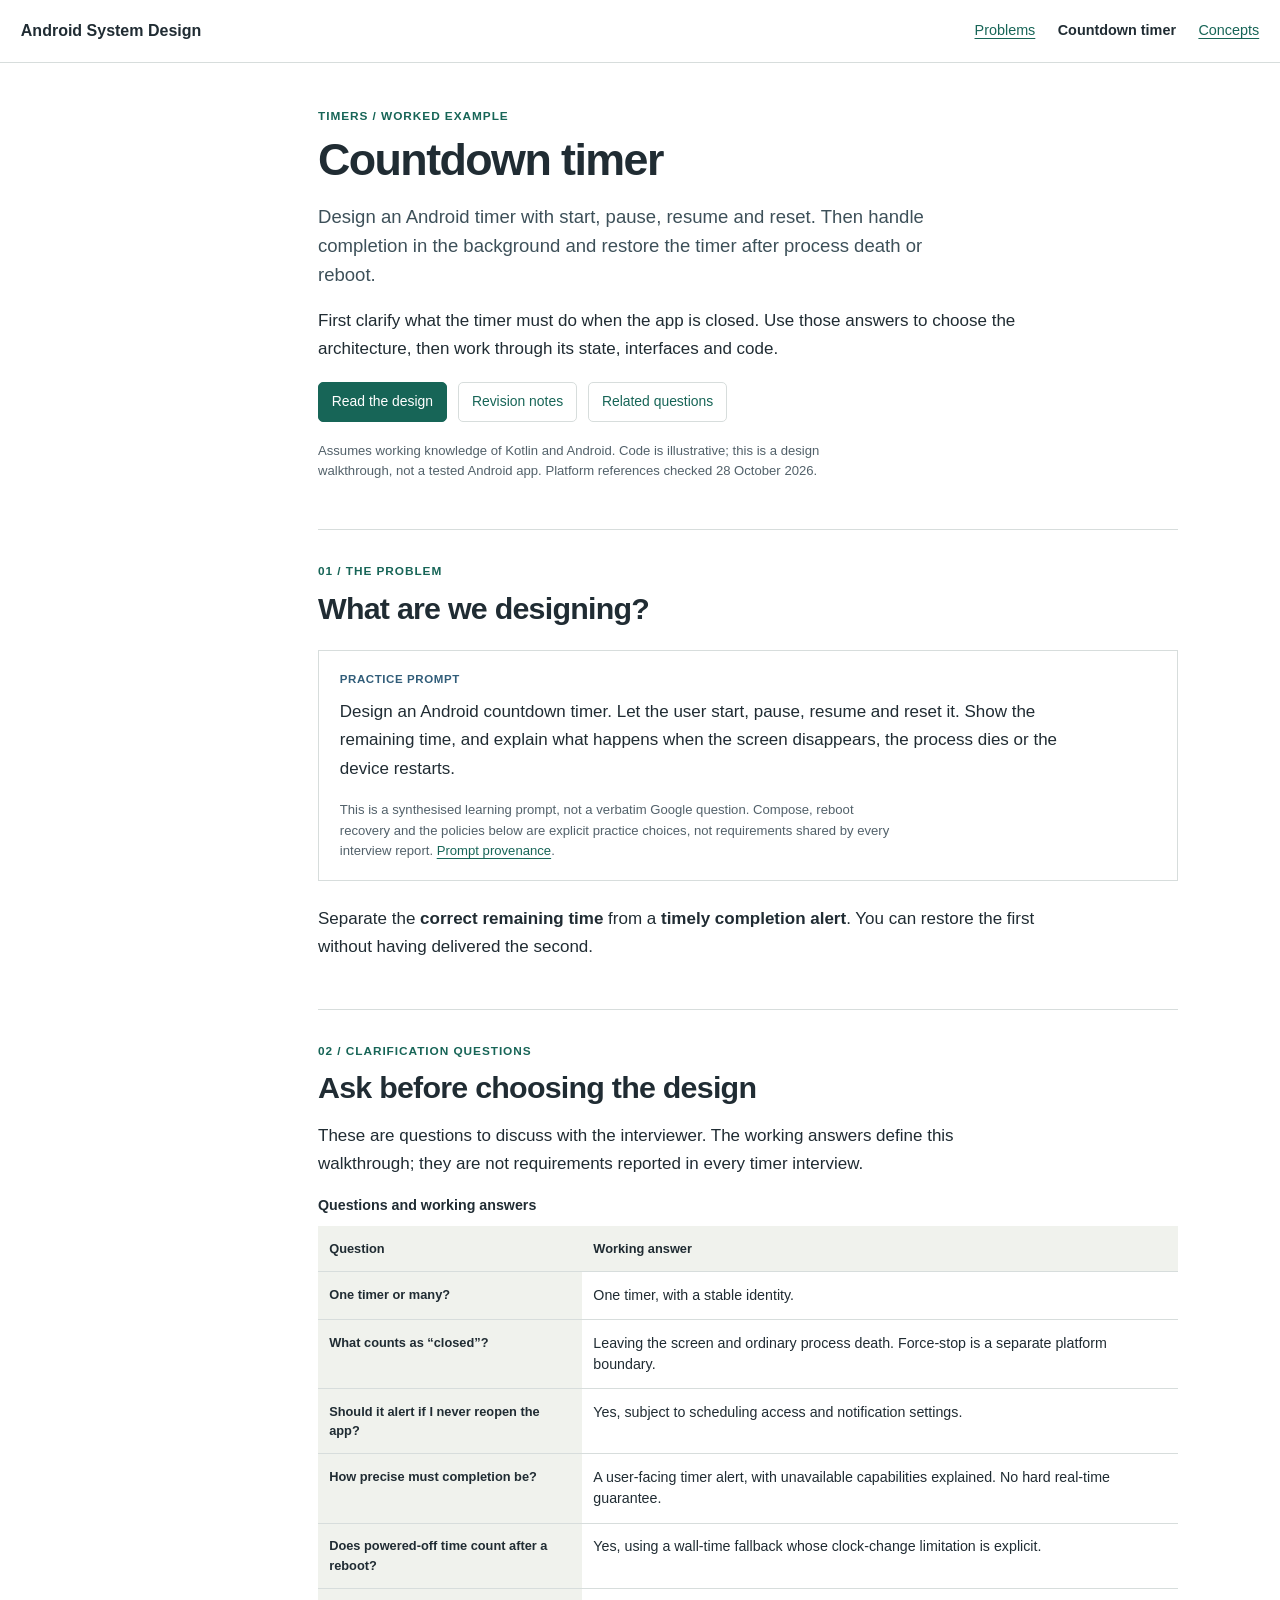
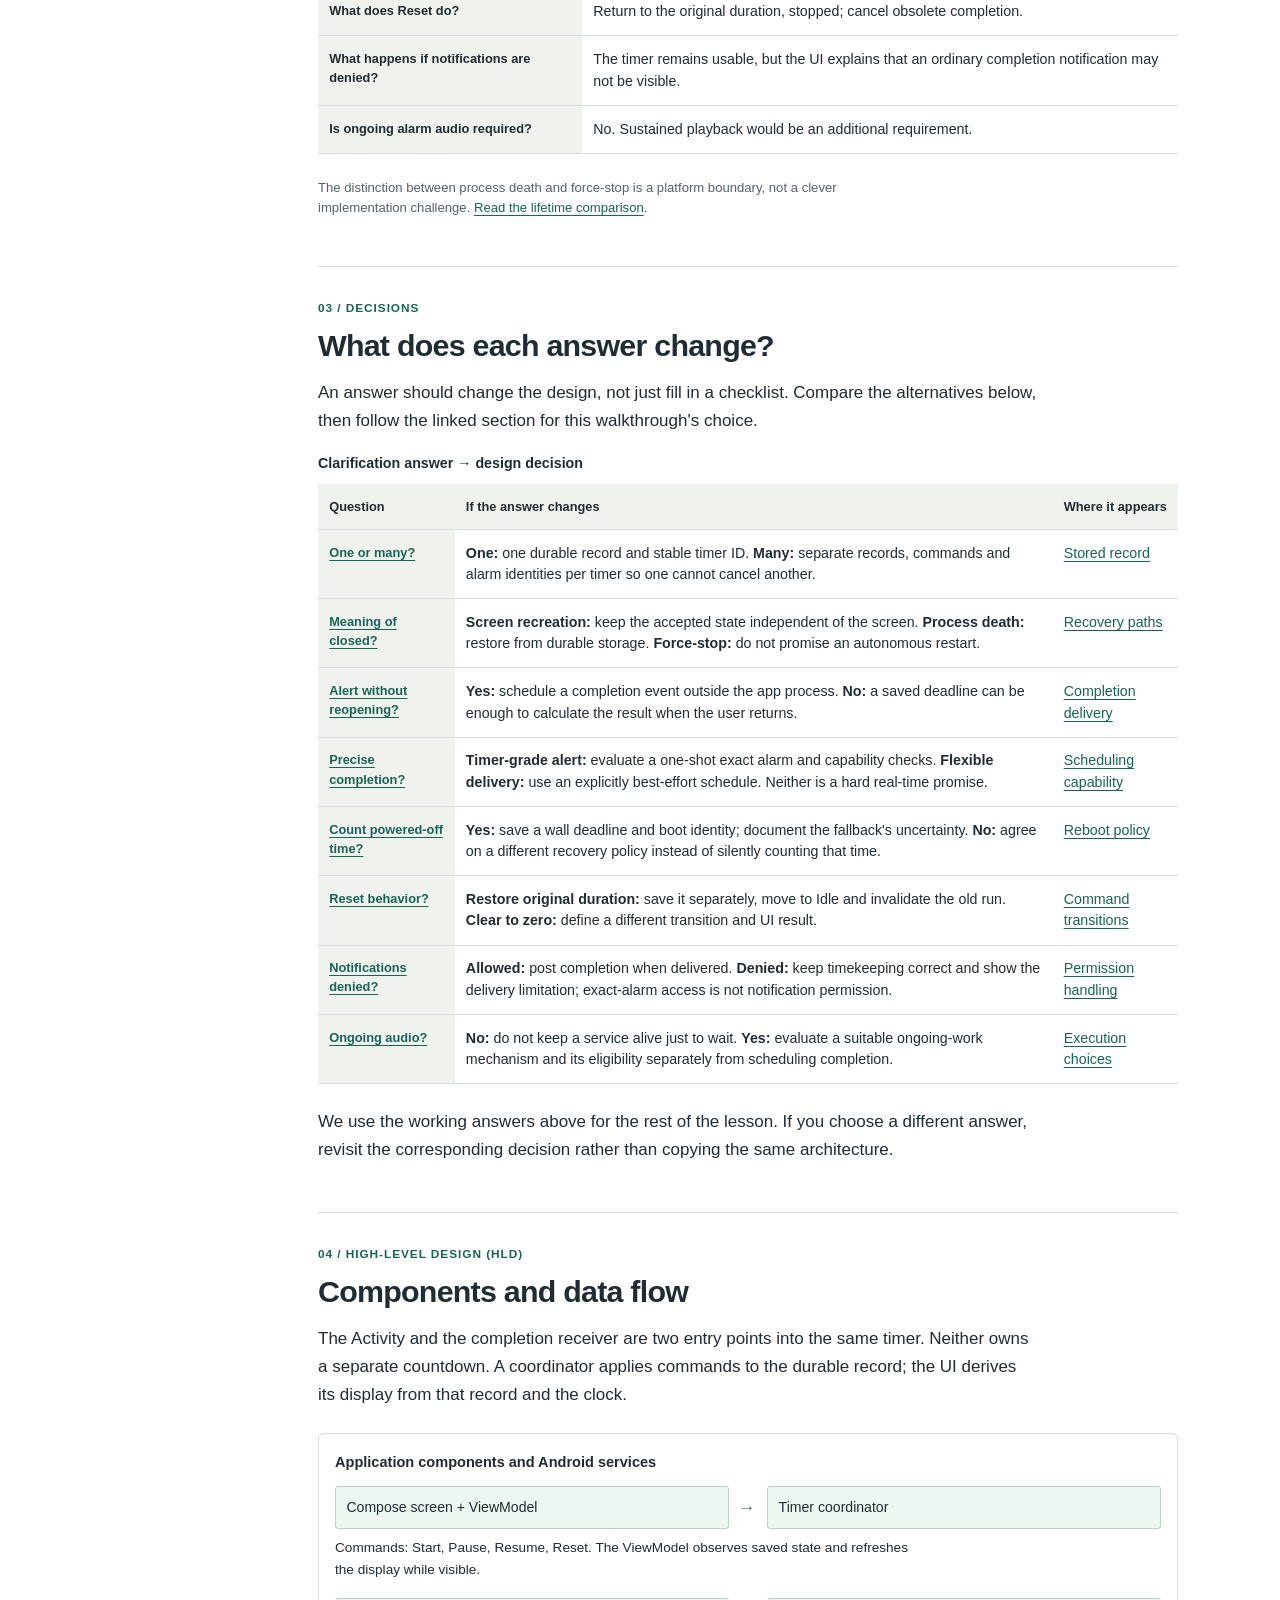
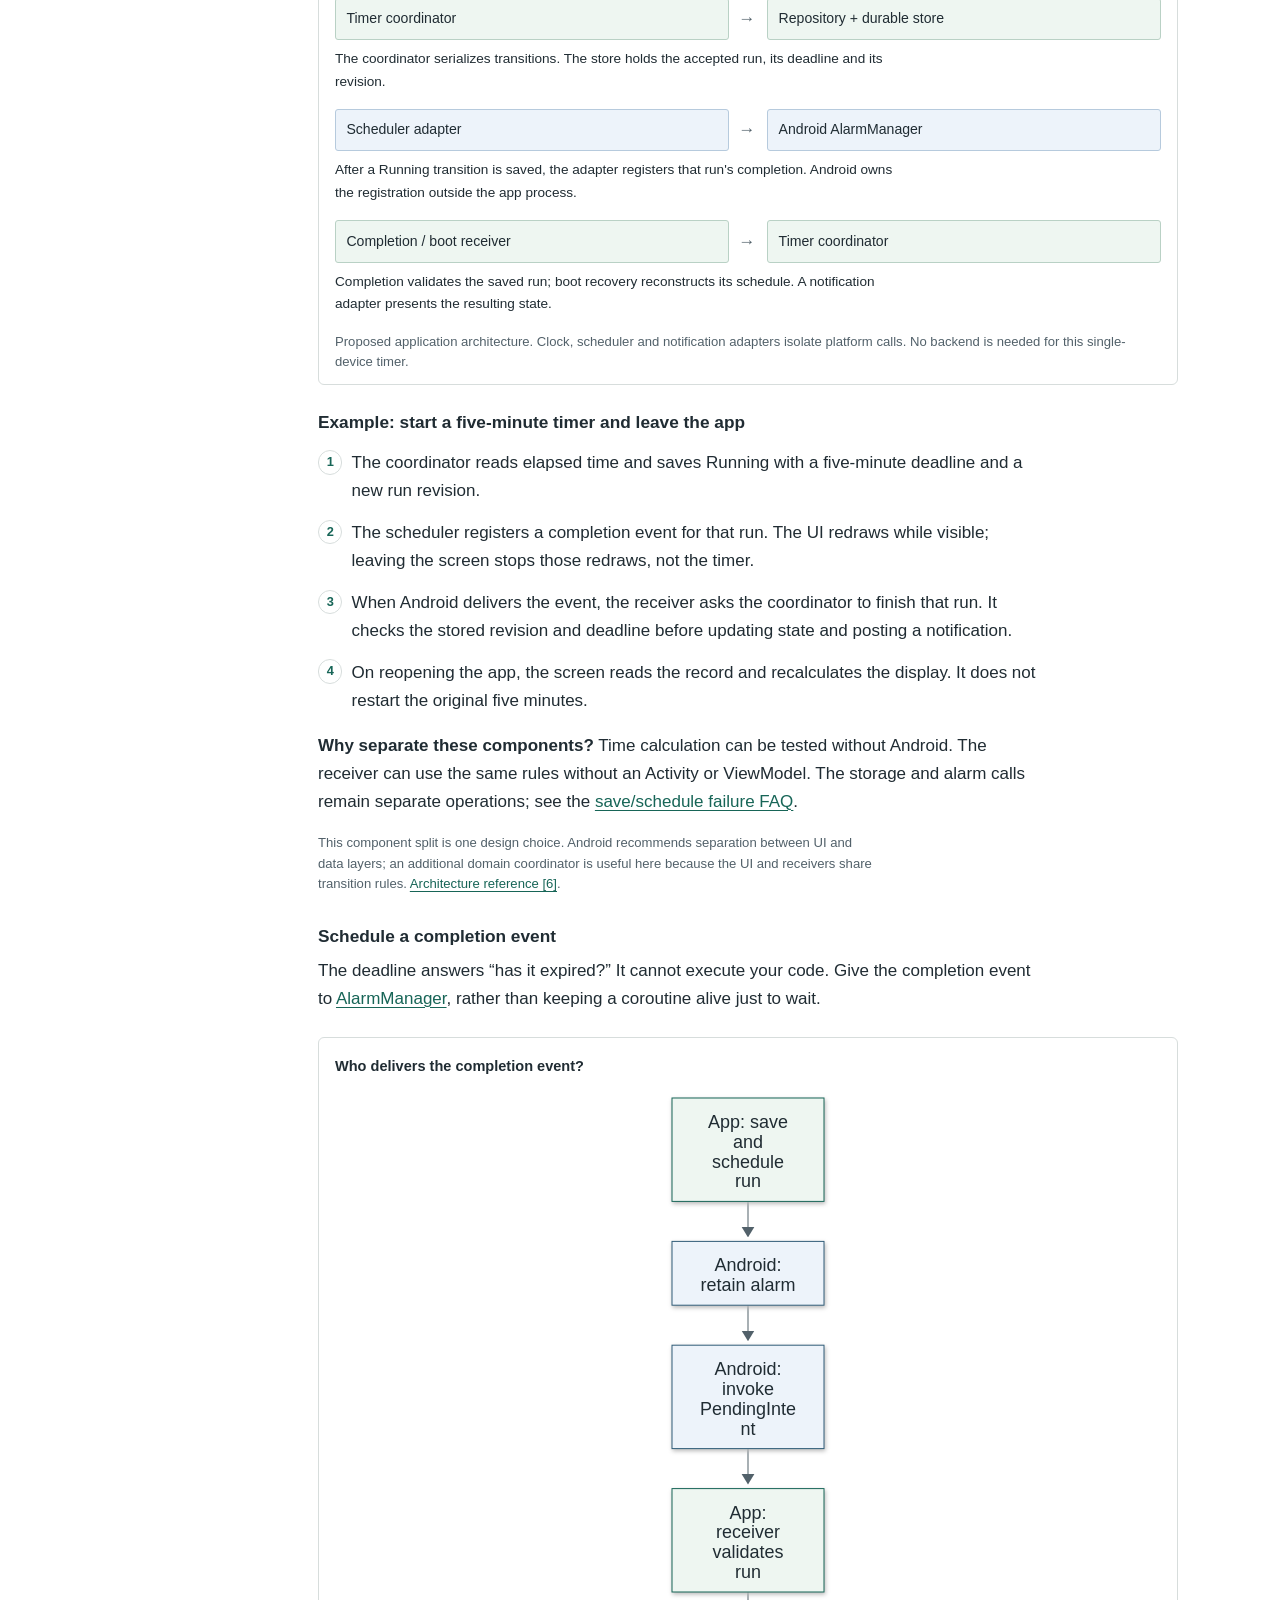
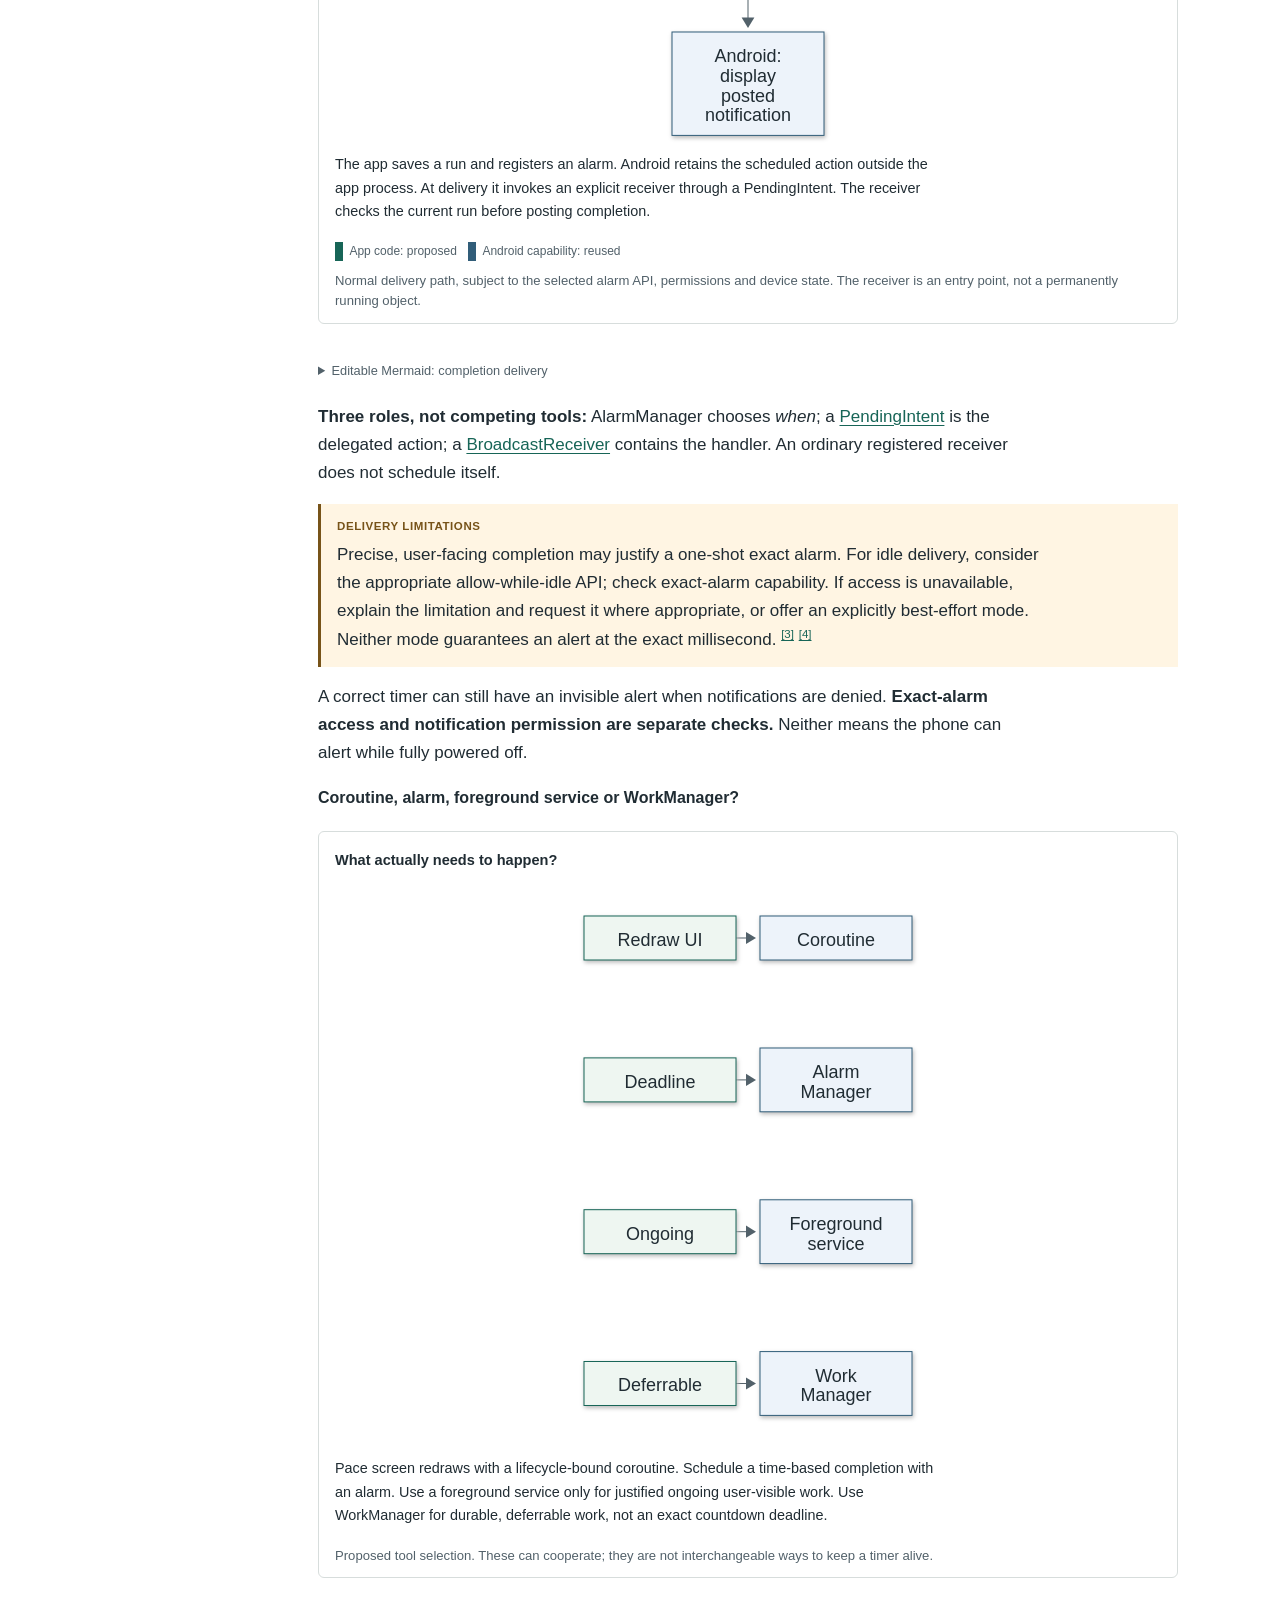
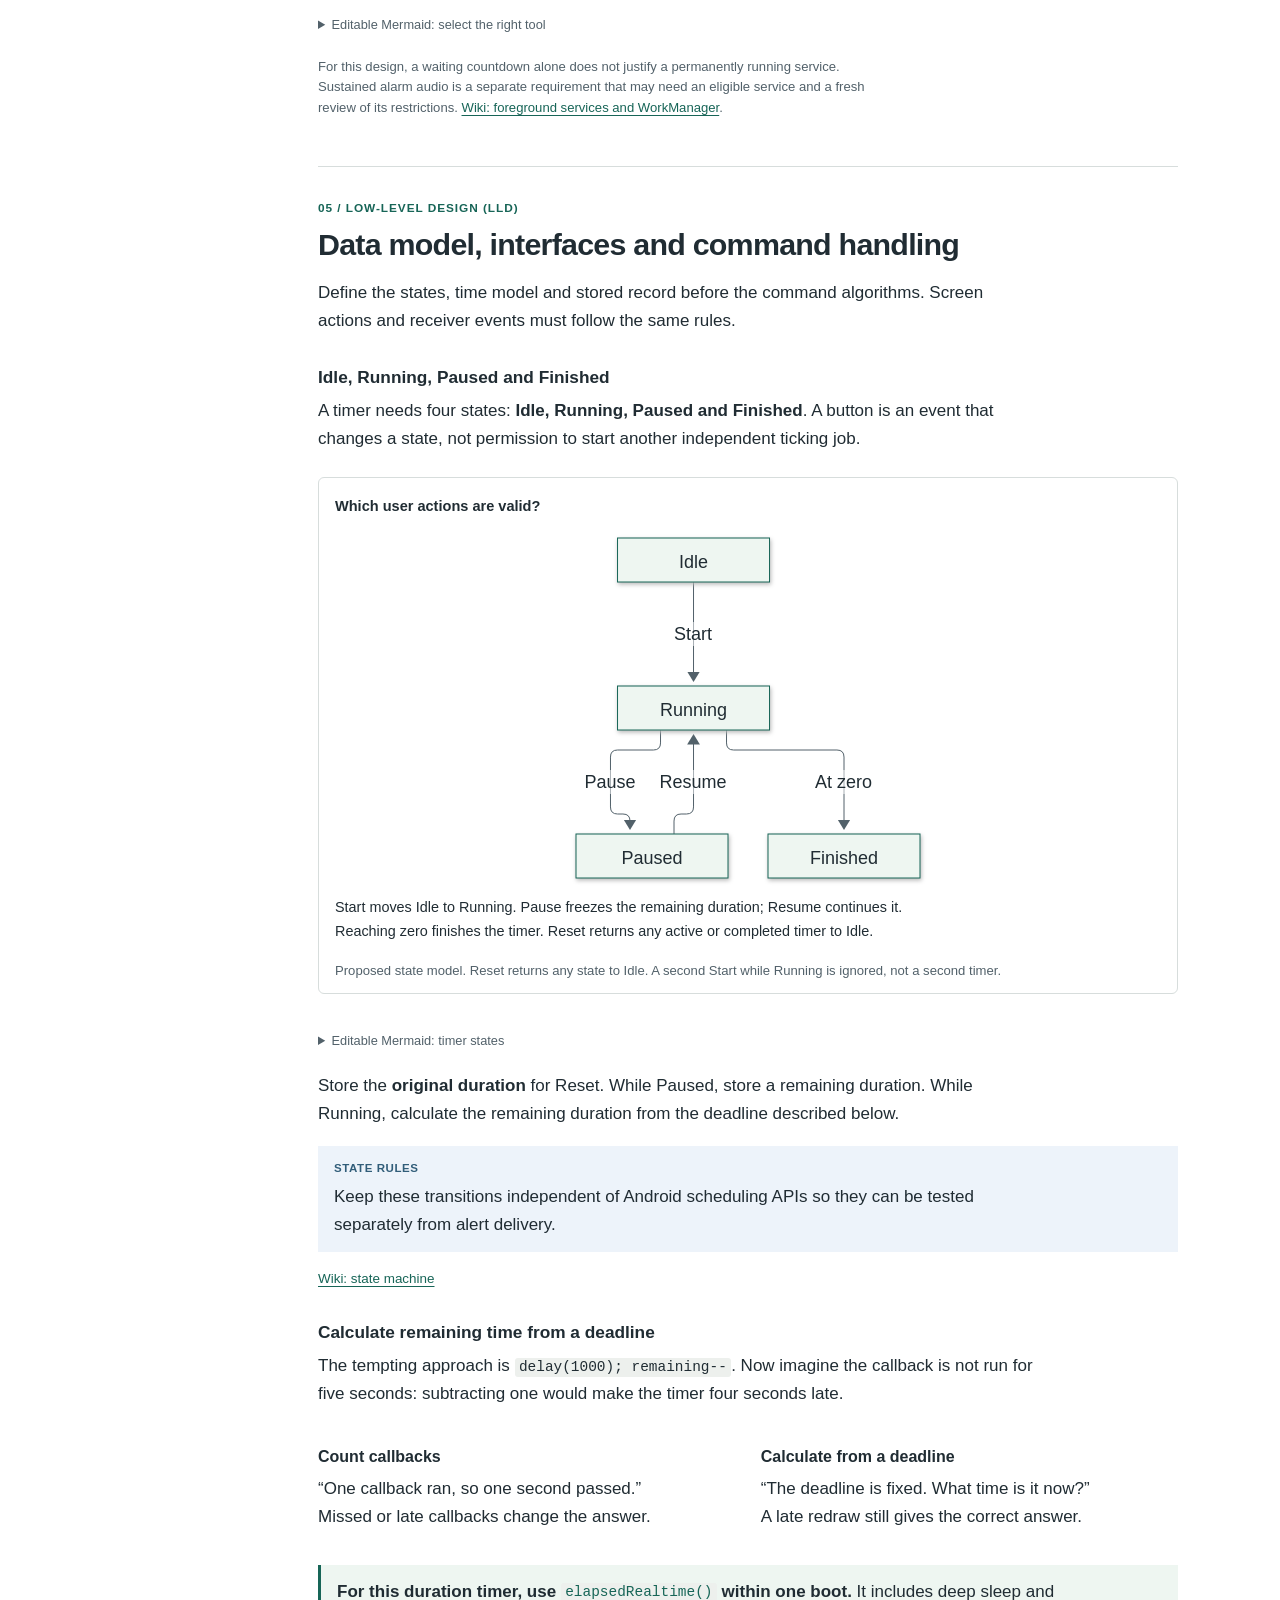
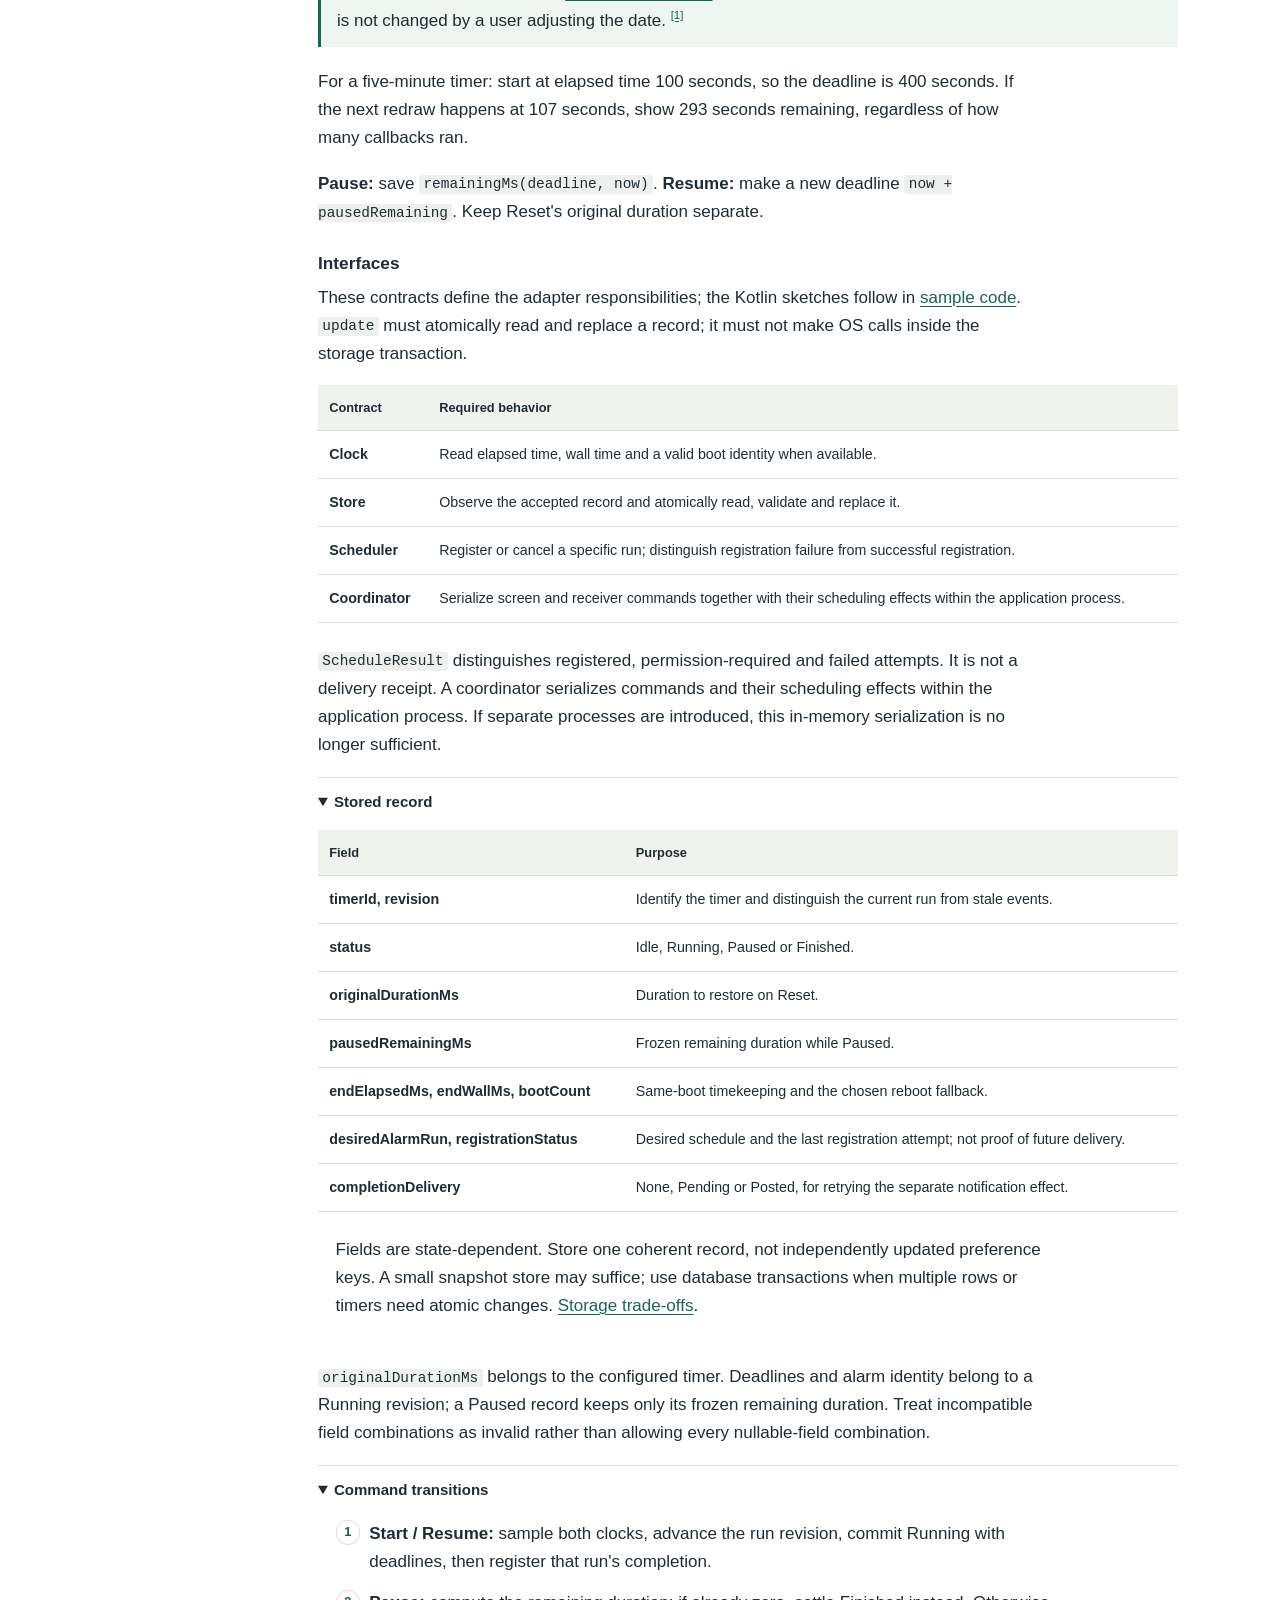
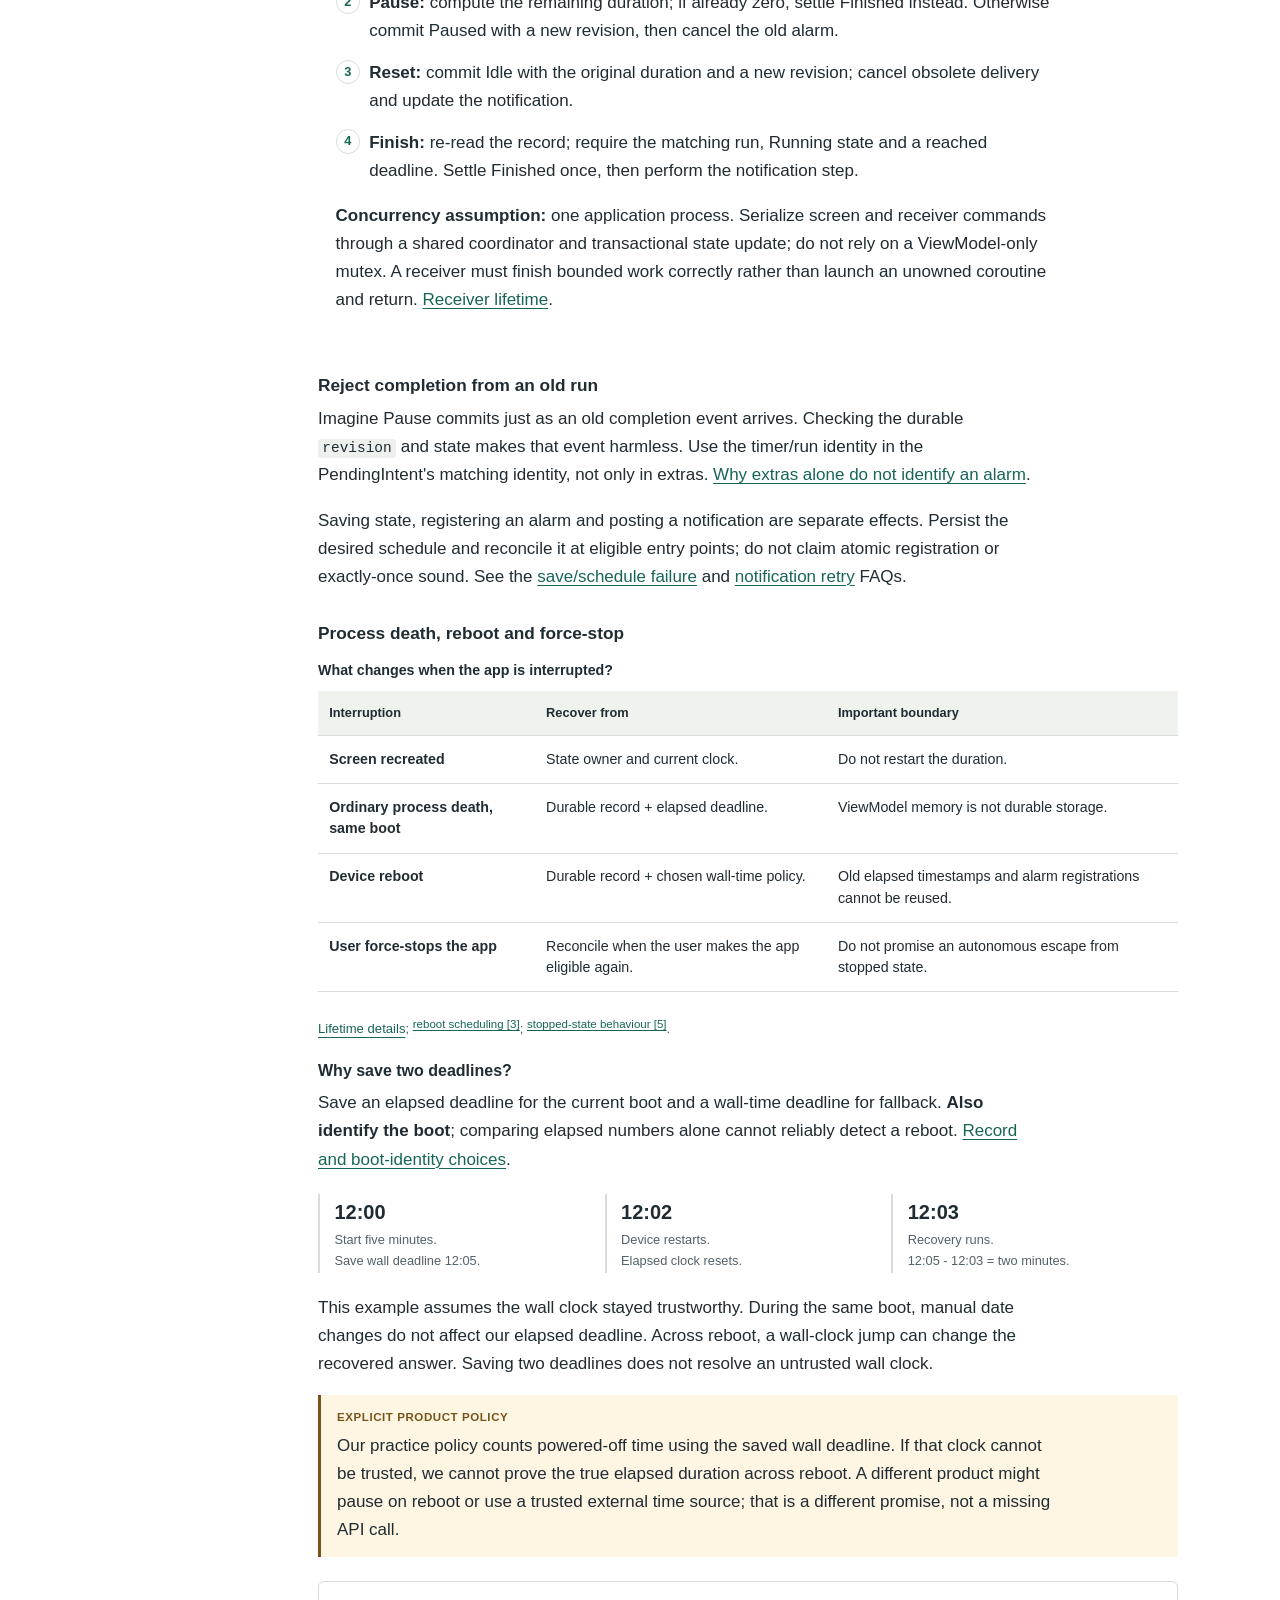
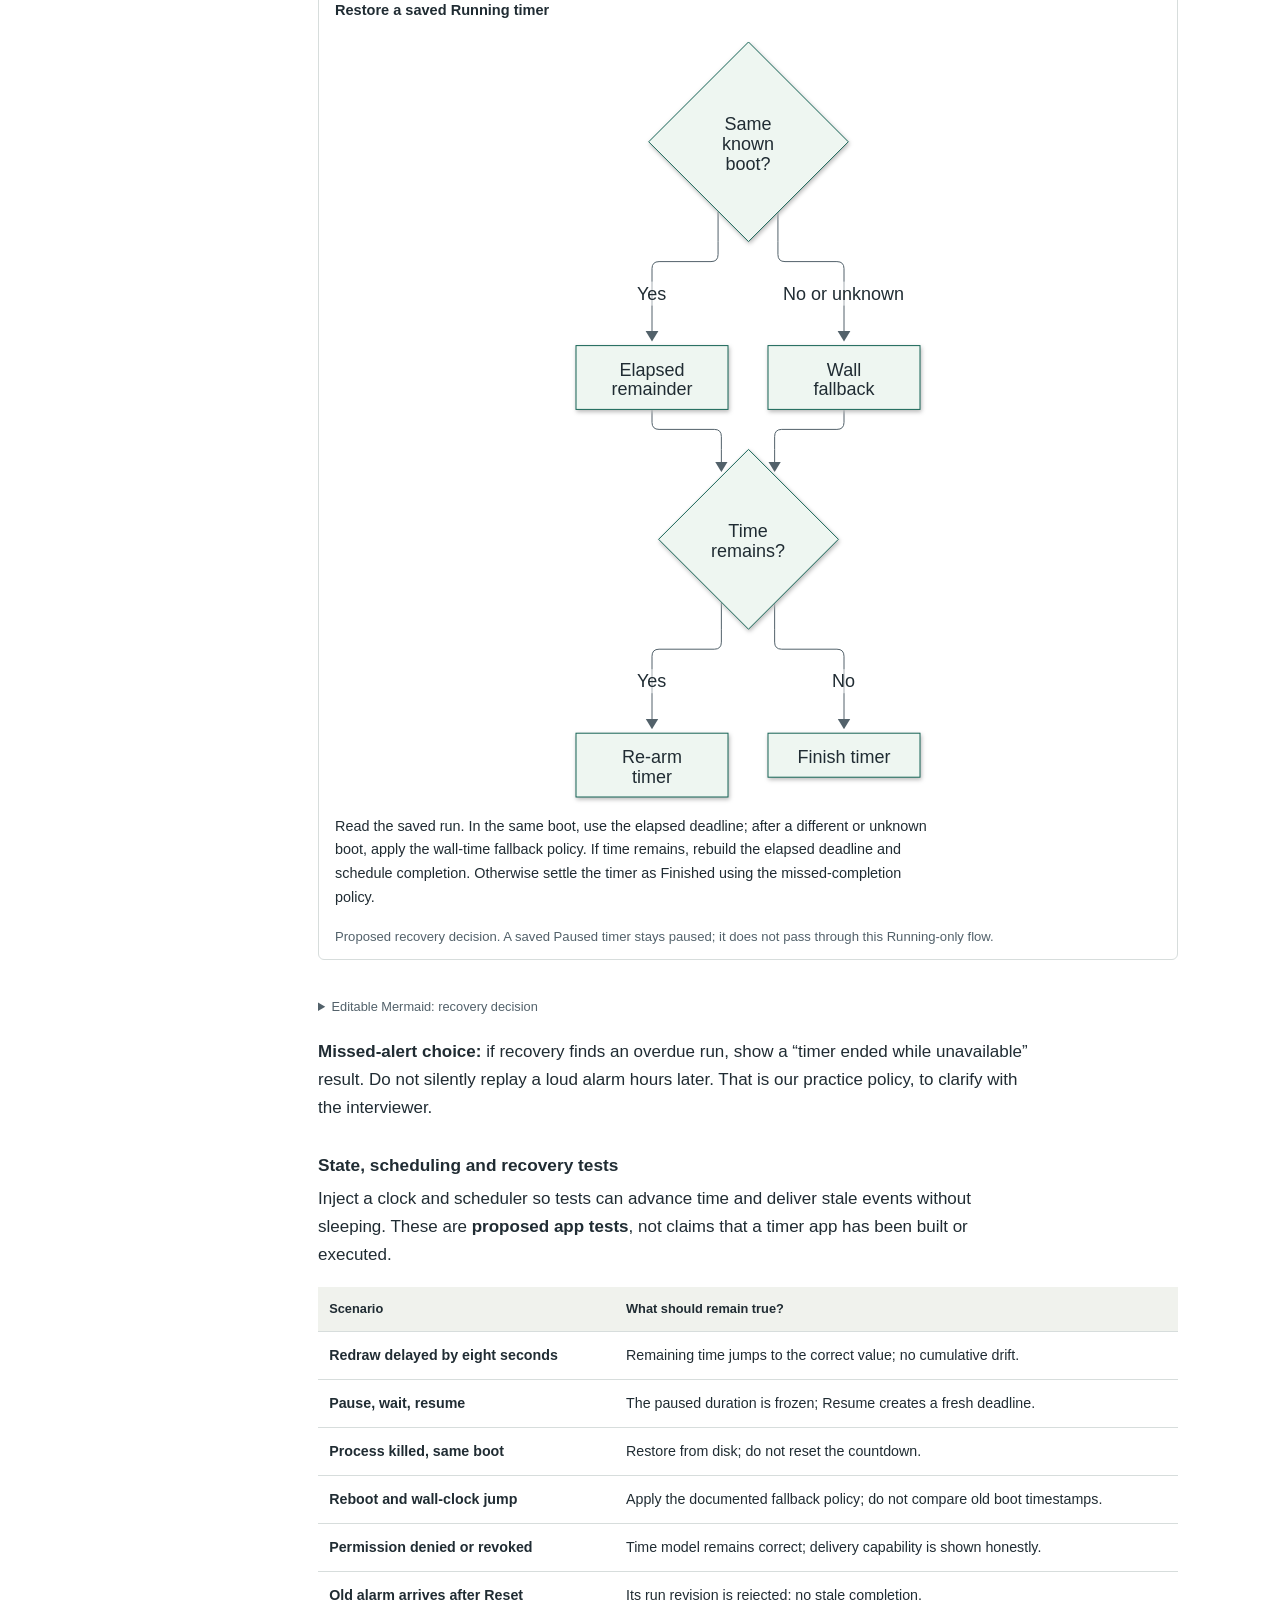
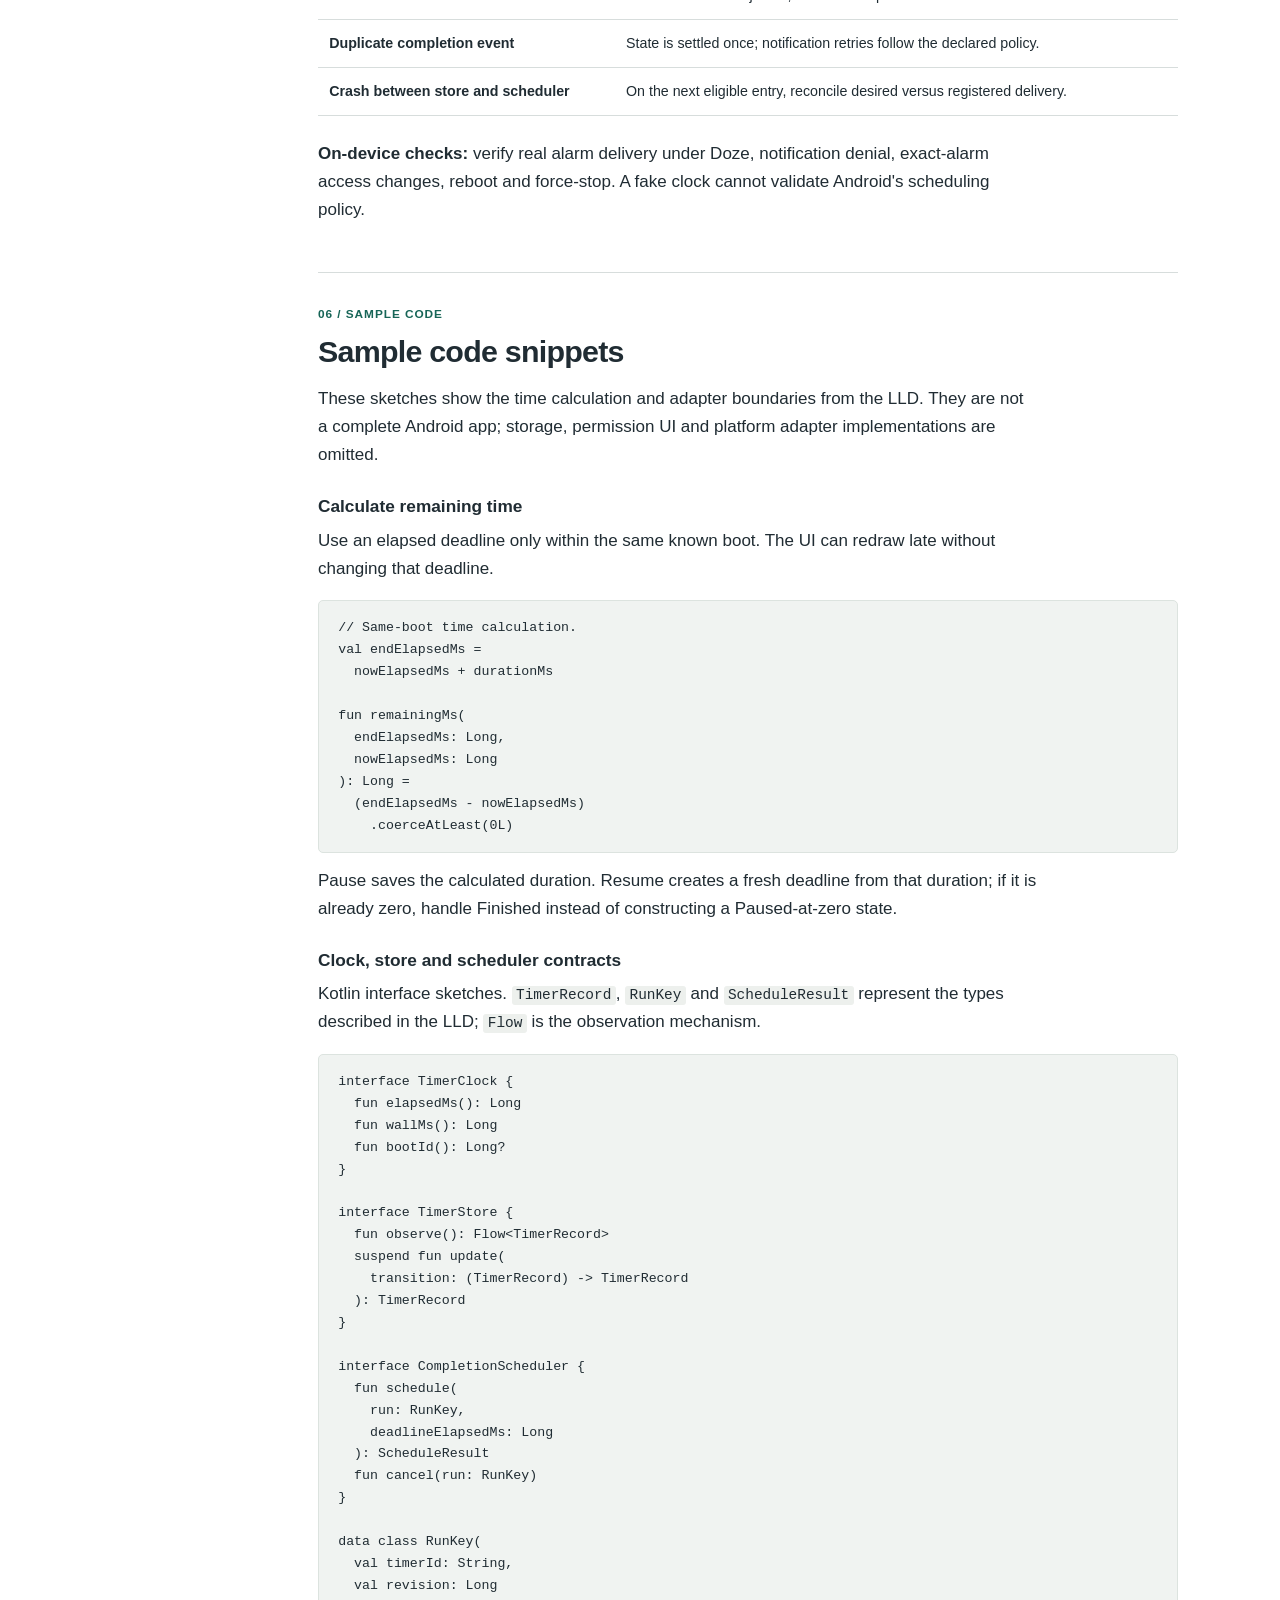
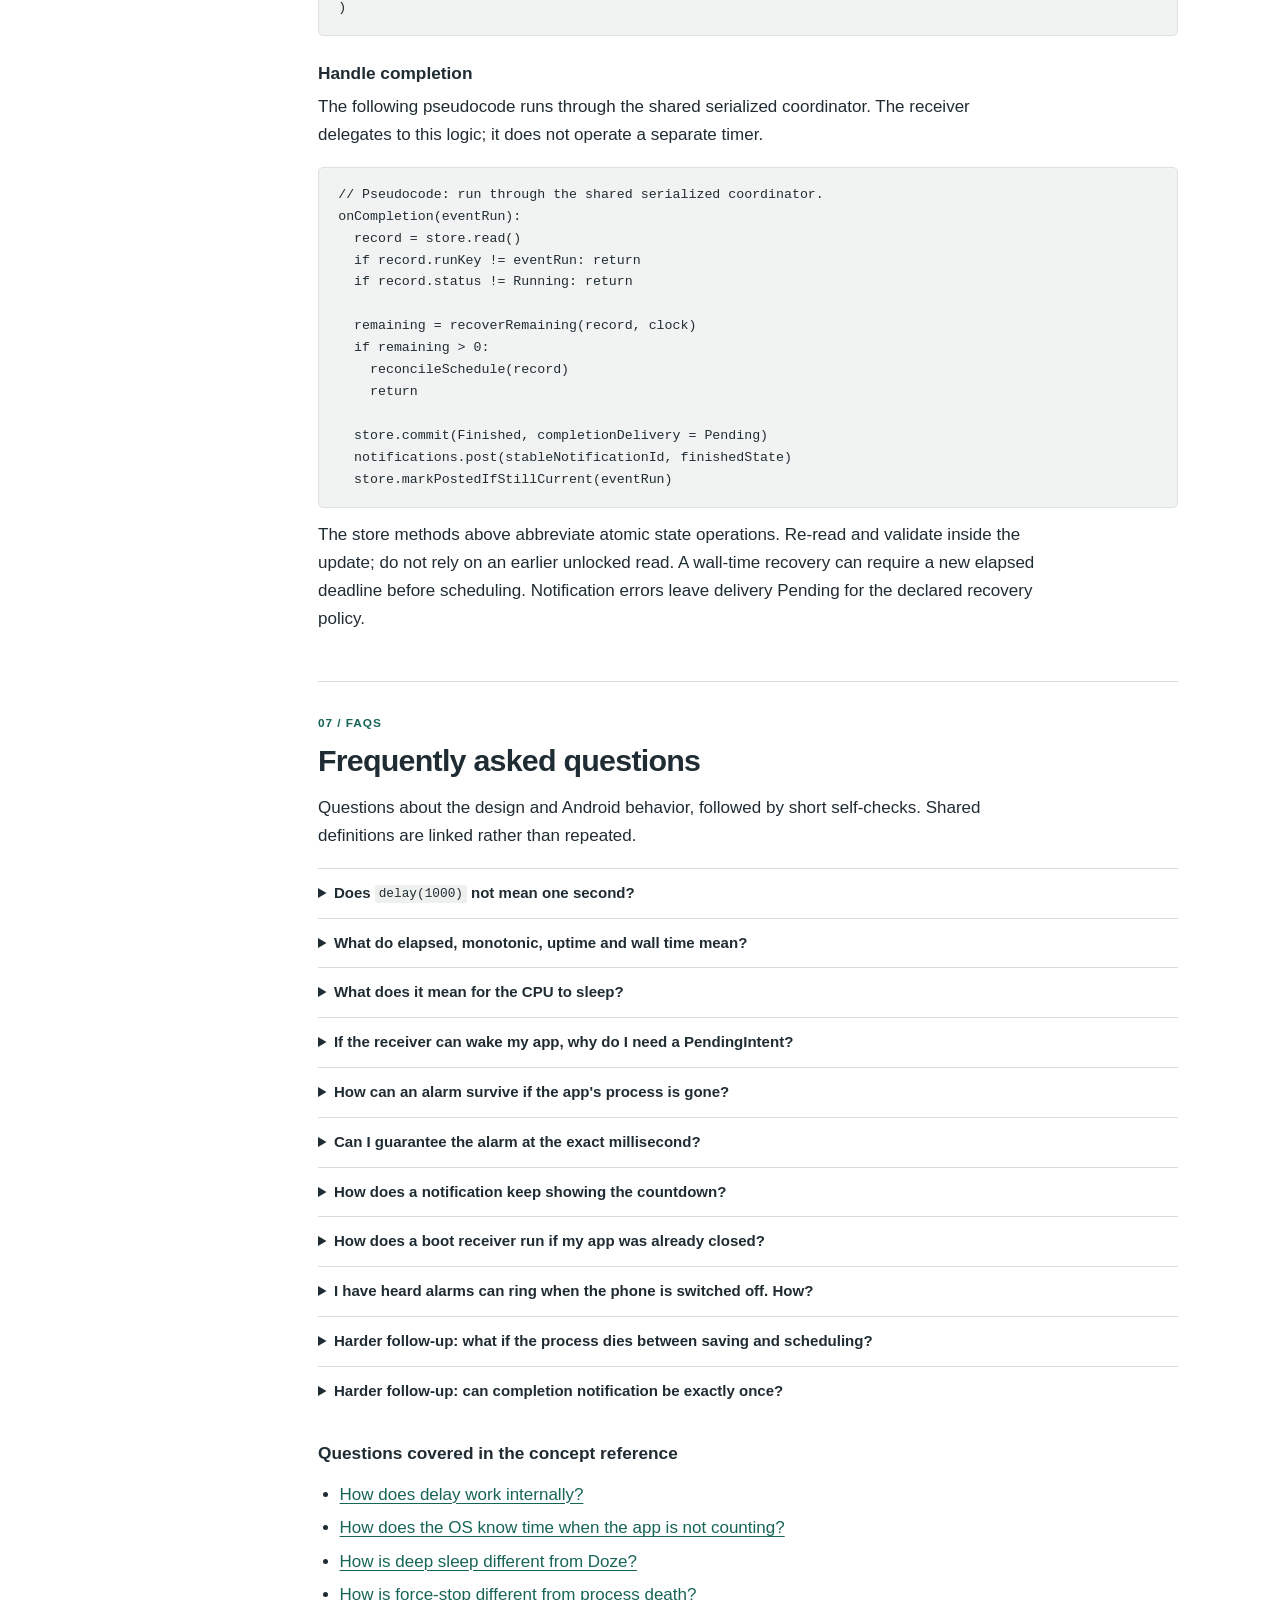
==== commit 211185b2: "Organize worked designs around clarification decisions Read the problem and clarifications before HL" ====
--- a/problems/countdown-timer/index.html
+++ b/problems/countdown-timer/index.html
@@ -3,7 +3,7 @@
 <head>
   <meta charset="utf-8">
   <meta name="viewport" content="width=device-width, initial-scale=1">
-  <meta name="description" content="Android countdown timer design: requirements, state transitions, clocks, high-level architecture, interfaces, recovery and tests.">
+  <meta name="description" content="Android countdown timer design: problem, clarification questions, decisions, HLD and LLD diagrams, sample code, FAQs and concepts.">
   <title>Countdown timer | Android System Design</title>
   <link rel="stylesheet" href="../../style.css">
 </head>
@@ -19,16 +19,16 @@
     <p class="rail-title">Contents</p>
     <nav aria-label="Progressive learning stages">
       <ol>
-        <li><a href="index.html#scope"><span class="num">01</span>Requirements</a></li>
-        <li><a href="index.html#state"><span class="num">02</span>State transitions</a></li>
-        <li><a href="index.html#time"><span class="num">03</span>Timekeeping</a></li>
+        <li><a href="index.html#scope"><span class="num">01</span>The problem</a></li>
+        <li><a href="index.html#clarifications"><span class="num">02</span>Clarification questions</a></li>
+        <li><a href="index.html#decisions"><span class="num">03</span>What the answers change</a></li>
         <li><a href="index.html#hld"><span class="num">04</span>High-level design</a></li>
-        <li><a href="index.html#completion"><span class="num">05</span>Background completion</a></li>
-        <li><a href="index.html#recovery"><span class="num">06</span>Recovery</a></li>
-        <li><a href="index.html#implementation"><span class="num">07</span>Low-level design</a></li>
-        <li><a href="index.html#proof"><span class="num">08</span>Tests</a></li>
+        <li><a href="index.html#implementation"><span class="num">05</span>Low-level design</a></li>
+        <li><a href="index.html#code"><span class="num">06</span>Sample code</a></li>
+        <li><a href="index.html#faqs"><span class="num">07</span>FAQs</a></li>
+        <li><a href="index.html#concepts"><span class="num">08</span>Concepts</a></li>
       </ol>
-      <div class="rail-extra"><a href="index.html#revision">Revision notes</a><a href="index.html#curiosity">Questions</a><a href="index.html#sources">References</a></div>
+      <div class="rail-extra"><a href="index.html#proof">Test cases</a><a href="index.html#revision">Revision notes</a><a href="index.html#sources">References</a></div>
     </nav>
     </details>
   </aside>
@@ -36,86 +36,69 @@
     <div class="eyebrow">Timers / Worked example</div>
     <h1>Countdown timer</h1>
     <p class="lead">Design an Android timer with start, pause, resume and reset. Then handle completion in the background and restore the timer after process death or reboot.</p>
-    <p>The main decision is how to represent time. Store a deadline, not a number that must be decremented every second. Background alerts and recovery need separate handling.</p>
+    <p>First clarify what the timer must do when the app is closed. Use those answers to choose the architecture, then work through its state, interfaces and code.</p>
     <div class="reading-path"><a href="index.html#scope">Read the design</a><a href="index.html#revision">Revision notes</a><a href="../../index.html#timers">Related questions</a></div>
     <p class="meta">Assumes working knowledge of Kotlin and Android. Code is illustrative; this is a design walkthrough, not a tested Android app. Platform references checked 28 October 2026.</p>
 
     <section class="stage" id="scope" aria-labelledby="scope-title">
-      <div class="stage-label">01 / Requirements</div>
-      <h2 id="scope-title">Clarify what happens when the app is closed</h2>
+      <div class="stage-label">01 / The problem</div>
+      <h2 id="scope-title">What are we designing?</h2>
       <div class="promise">
         <span class="note-label">Practice prompt</span>
         <p>Design an Android countdown timer. Let the user start, pause, resume and reset it. Show the remaining time, and explain what happens when the screen disappears, the process dies or the device restarts.</p>
         <p class="source-note">This is a synthesised learning prompt, not a verbatim Google question. Compose, reboot recovery and the policies below are explicit practice choices, not requirements shared by every interview report. <a href="index.html#source-interviews">Prompt provenance</a>.</p>
       </div>
       <p>Separate the <strong>correct remaining time</strong> from a <strong>timely completion alert</strong>. You can restore the first without having delivered the second.</p>
+
+    </section>
+
+<section class="stage" id="clarifications" aria-labelledby="clarifications-title">
+      <div class="stage-label">02 / Clarification questions</div>
+      <h2 id="clarifications-title">Ask before choosing the design</h2>
+      <p>These are questions to discuss with the interviewer. The working answers define this walkthrough; they are not requirements reported in every timer interview.</p>
       <div class="table-wrap">
         <table>
-          <caption>Ask before choosing Android APIs</caption>
-          <thead><tr><th scope="col">Clarification</th><th scope="col">What the answer changes</th><th scope="col">Our working answer</th></tr></thead>
+          <caption>Questions and working answers</caption>
+          <thead><tr><th scope="col">Question</th><th scope="col">Working answer</th></tr></thead>
           <tbody>
-            <tr><td>One timer or many?</td><td>Identity, storage and alarm matching.</td><td>One timer; retain a stable ID.</td></tr>
-            <tr><td>What counts as &ldquo;closed&rdquo;?</td><td>Leaving a screen is not force-stop.</td><td>Background and ordinary process death; no promise after force-stop.</td></tr>
-            <tr><td>Should it alert if I never return?</td><td>Recomputing the UI is not enough.</td><td>Yes, subject to alarm access and notification settings.</td></tr>
-            <tr><td>Must completion be precise?</td><td>Exact versus best-effort scheduling.</td><td>Ask for timer-grade precision; expose unavailable capability.</td></tr>
-            <tr><td>Does time pass during a reboot?</td><td>Recovery needs a clock policy.</td><td>Yes. Use a wall-time fallback with its limitation stated.</td></tr>
-            <tr><td>What does Reset mean?</td><td>State transition and pending-alert cancellation.</td><td>Return to the original duration, stopped.</td></tr>
+            <tr id="clarify-count"><th scope="row">One timer or many?</th><td>One timer, with a stable identity.</td></tr>
+            <tr id="clarify-lifetime"><th scope="row">What counts as &ldquo;closed&rdquo;?</th><td>Leaving the screen and ordinary process death. Force-stop is a separate platform boundary.</td></tr>
+            <tr id="clarify-alert"><th scope="row">Should it alert if I never reopen the app?</th><td>Yes, subject to scheduling access and notification settings.</td></tr>
+            <tr id="clarify-precision"><th scope="row">How precise must completion be?</th><td>A user-facing timer alert, with unavailable capabilities explained. No hard real-time guarantee.</td></tr>
+            <tr id="clarify-reboot"><th scope="row">Does powered-off time count after a reboot?</th><td>Yes, using a wall-time fallback whose clock-change limitation is explicit.</td></tr>
+            <tr id="clarify-reset"><th scope="row">What does Reset do?</th><td>Return to the original duration, stopped; cancel obsolete completion.</td></tr>
+            <tr id="clarify-notifications"><th scope="row">What happens if notifications are denied?</th><td>The timer remains usable, but the UI explains that an ordinary completion notification may not be visible.</td></tr>
+            <tr id="clarify-audio"><th scope="row">Is ongoing alarm audio required?</th><td>No. Sustained playback would be an additional requirement.</td></tr>
           </tbody>
         </table>
       </div>
       <p class="source-note">The distinction between process death and force-stop is a platform boundary, not a clever implementation challenge. <a href="../../concepts/index.html#app-lifetime">Read the lifetime comparison</a>.</p>
-      <details class="check"><summary>Check: what are the three independent jobs?</summary><p><span class="answer-label">Answer</span><br><strong>Measure</strong> remaining time. <strong>Deliver</strong> completion. <strong>Recover</strong> the accepted timer state. Do not select one Android API and assume it solves all three.</p></details>
-    </section>
-
-    <section class="stage" id="state" aria-labelledby="state-title">
-      <div class="stage-label">02 / State transitions</div>
-      <h2 id="state-title">Idle, Running, Paused and Finished</h2>
-      <p>A timer needs four states: <strong>Idle, Running, Paused and Finished</strong>. A button is an event that changes a state, not permission to start another independent ticking job.</p>
-      <figure>
-        <p class="diagram-title">Which user actions are valid?</p>
-        <div class="diagram-render" data-render="states"><svg id="prep_states" width="100%" xmlns="http://www.w3.org/2000/svg" class="flowchart" style="max-width: 360px;" viewBox="4 4 360 356" role="graphics-document document" aria-roledescription="flowchart-v2" aria-describedby="chart-desc-prep_states" aria-labelledby="chart-title-prep_states"><title id="chart-title-prep_states">Countdown timer states</title><desc id="chart-desc-prep_states">Idle starts Running. Running pauses to Paused, which resumes Running. Running reaches Finished at zero. The caption defines the global Reset rule.</desc><style>#prep_states{font-family:Arial,sans-serif;font-size:18px;fill:#202c33;}@keyframes edge-animation-frame{from{stroke-dashoffset:0;}}@keyframes dash{to{stroke-dashoffset:0;}}#prep_states .edge-animation-slow{stroke-dasharray:9,5!important;stroke-dashoffset:900;animation:dash 50s linear infinite;stroke-linecap:round;}#prep_states .edge-animation-fast{stroke-dasharray:9,5!important;stroke-dashoffset:900;animation:dash 20s linear infinite;stroke-linecap:round;}#prep_states .error-icon{fill:hsl(220.5882352941, 100%, 98.3333333333%);}#prep_states .error-text{fill:rgb(8.5000000002, 5.7500000001, 0);stroke:rgb(8.5000000002, 5.7500000001, 0);}#prep_states .edge-thickness-normal{stroke-width:1px;}#prep_states .edge-thickness-thick{stroke-width:3.5px;}#prep_states .edge-pattern-solid{stroke-dasharray:0;}#prep_states .edge-thickness-invisible{stroke-width:0;fill:none;}#prep_states .edge-pattern-dashed{stroke-dasharray:3;}#prep_states .edge-pattern-dotted{stroke-dasharray:2;}#prep_states .marker{fill:#52616a;stroke:#52616a;}#prep_states .marker.cross{stroke:#52616a;}#prep_states svg{font-family:Arial,sans-serif;font-size:18px;}#prep_states p{margin:0;}#prep_states .label{font-family:Arial,sans-serif;color:#202c33;}#prep_states .cluster-label text{fill:rgb(8.5000000002, 5.7500000001, 0);}#prep_states .cluster-label span{color:rgb(8.5000000002, 5.7500000001, 0);}#prep_states .cluster-label span p{background-color:transparent;}#prep_states .label text,#prep_states span{fill:#202c33;color:#202c33;}#prep_states .node rect,#prep_states .node circle,#prep_states .node ellipse,#prep_states .node polygon,#prep_states .node path{fill:#fff4dd;stroke:hsl(40.5882352941, 60%, 83.3333333333%);stroke-width:1px;}#prep_states .rough-node .label text,#prep_states .node .label text,#prep_states .image-shape .label,#prep_states .icon-shape .label{text-anchor:middle;}#prep_states .node .katex path{fill:#000;stroke:#000;stroke-width:1px;}#prep_states .rough-node .label,#prep_states .node .label,#prep_states .image-shape .label,#prep_states .icon-shape .label{text-align:center;}#prep_states .node.clickable{cursor:pointer;}#prep_states .root .anchor path{fill:#52616a!important;stroke-width:0;stroke:#52616a;}#prep_states .arrowheadPath{fill:#0b0b0b;}#prep_states .edgePaths .path{stroke:#52616a;stroke-width:1px;}#prep_states .flowchart-link{stroke:#52616a;fill:none;}#prep_states .edgeLabel{background-color:#ffffff;text-align:center;}#prep_states .edgeLabel p{background-color:#ffffff;}#prep_states .edgeLabel rect{opacity:0.5;background-color:#ffffff;fill:#ffffff;}#prep_states .labelBkg{background-color:rgba(255, 255, 255, 0.5);}#prep_states .cluster rect{fill:hsl(220.5882352941, 100%, 98.3333333333%);stroke:hsl(220.5882352941, 60%, 88.3333333333%);stroke-width:1px;}#prep_states .cluster text{fill:rgb(8.5000000002, 5.7500000001, 0);}#prep_states .cluster span{color:rgb(8.5000000002, 5.7500000001, 0);}#prep_states .node .collapsed-indicator{fill:hsl(220.5882352941, 60%, 88.3333333333%);stroke:none;opacity:0.6;}#prep_states .node .collapsed-separator{stroke:hsl(220.5882352941, 60%, 88.3333333333%);stroke-width:0.75px;}#prep_states div.mermaidTooltip{position:absolute;text-align:center;max-width:200px;padding:2px;font-family:Arial,sans-serif;font-size:12px;background:hsl(220.5882352941, 100%, 98.3333333333%);border:1px solid hsl(220.5882352941, 60%, 88.3333333333%);border-radius:2px;pointer-events:none;z-index:100;}#prep_states .flowchartTitleText{text-anchor:middle;font-size:18px;fill:#202c33;}#prep_states rect.text{fill:none;stroke-width:0;}#prep_states .icon-shape,#prep_states .image-shape{background-color:#ffffff;text-align:center;}#prep_states .icon-shape p,#prep_states .image-shape p{background-color:#ffffff;padding:2px;}#prep_states .icon-shape .label rect,#prep_states .image-shape .label rect{opacity:0.5;background-color:#ffffff;fill:#ffffff;}#prep_states .label-icon{display:inline-block;height:1em;overflow:visible;vertical-align:-0.125em;}#prep_states .node .label-icon path{fill:currentColor;stroke:revert;stroke-width:revert;}#prep_states .node .neo-node{stroke:hsl(40.5882352941, 60%, 83.3333333333%);}#prep_states [data-look="neo"].node rect,#prep_states [data-look="neo"].cluster rect,#prep_states [data-look="neo"].node polygon{stroke:url(#prep_states-gradient);filter:drop-shadow( 1px 2px 2px rgba(185,185,185,1));}#prep_states [data-look="neo"].swimlane.cluster rect{filter:none;}#prep_states [data-look="neo"].node path{stroke:url(#prep_states-gradient);stroke-width:1px;}#prep_states [data-look="neo"].node .outer-path{filter:drop-shadow( 1px 2px 2px rgba(185,185,185,1));}#prep_states [data-look="neo"].node .neo-line path{stroke:hsl(40.5882352941, 60%, 83.3333333333%);filter:none;}#prep_states [data-look="neo"].node circle{stroke:url(#prep_states-gradient);filter:drop-shadow( 1px 2px 2px rgba(185,185,185,1));}#prep_states [data-look="neo"].node circle .state-start{fill:#000000;}#prep_states [data-look="neo"].icon-shape .icon{fill:url(#prep_states-gradient);filter:drop-shadow( 1px 2px 2px rgba(185,185,185,1));}#prep_states [data-look="neo"].icon-shape .icon-neo path{stroke:url(#prep_states-gradient);filter:drop-shadow( 1px 2px 2px rgba(185,185,185,1));}#prep_states :root{--mermaid-font-family:"trebuchet ms",verdana,arial,sans-serif;}#prep_states .proposed rect{fill:rgb(238, 246, 241)!important;stroke:rgb(23, 101, 87)!important;color:rgb(32, 44, 51)!important;}#prep_states .proposed polygon{fill:rgb(238, 246, 241)!important;stroke:rgb(23, 101, 87)!important;color:rgb(32, 44, 51)!important;}#prep_states .proposed ellipse{fill:rgb(238, 246, 241)!important;stroke:rgb(23, 101, 87)!important;color:rgb(32, 44, 51)!important;}#prep_states .proposed circle{fill:rgb(238, 246, 241)!important;stroke:rgb(23, 101, 87)!important;color:rgb(32, 44, 51)!important;}#prep_states .proposed path{fill:rgb(238, 246, 241)!important;stroke:rgb(23, 101, 87)!important;color:rgb(32, 44, 51)!important;}#prep_states .proposed tspan{fill:rgb(32, 44, 51)!important;}</style><g><marker id="prep_states_flowchart-v2-pointEnd" class="marker flowchart-v2" viewBox="0 0 10 10" refX="5" refY="5" markerUnits="userSpaceOnUse" markerWidth="8" markerHeight="8" orient="auto"><path d="M 0 0 L 10 5 L 0 10 z" class="arrowMarkerPath" style="stroke-width: 1; stroke-dasharray: 1, 0;"></path></marker><marker id="prep_states_flowchart-v2-pointStart" class="marker flowchart-v2" viewBox="0 0 10 10" refX="4.5" refY="5" markerUnits="userSpaceOnUse" markerWidth="8" markerHeight="8" orient="auto"><path d="M 0 5 L 10 10 L 10 0 z" class="arrowMarkerPath" style="stroke-width: 1; stroke-dasharray: 1, 0;"></path></marker><marker id="prep_states_flowchart-v2-pointEnd-margin" class="marker flowchart-v2" viewBox="0 0 11.5 14" refX="11.5" refY="7" markerUnits="userSpaceOnUse" markerWidth="10.5" markerHeight="14" orient="auto"><path d="M 0 0 L 11.5 7 L 0 14 z" class="arrowMarkerPath" style="stroke-width: 0; stroke-dasharray: 1, 0;"></path></marker><marker id="prep_states_flowchart-v2-pointStart-margin" class="marker flowchart-v2" viewBox="0 0 11.5 14" refX="1" refY="7" markerUnits="userSpaceOnUse" markerWidth="11.5" markerHeight="14" orient="auto"><polygon points="0,7 11.5,14 11.5,0" class="arrowMarkerPath" style="stroke-width: 0; stroke-dasharray: 1, 0;"></polygon></marker><marker id="prep_states_flowchart-v2-circleEnd" class="marker flowchart-v2" viewBox="0 0 10 10" refX="11" refY="5" markerUnits="userSpaceOnUse" markerWidth="11" markerHeight="11" orient="auto"><circle cx="5" cy="5" r="5" class="arrowMarkerPath" style="stroke-width: 1; stroke-dasharray: 1, 0;"></circle></marker><marker id="prep_states_flowchart-v2-circleStart" class="marker flowchart-v2" viewBox="0 0 10 10" refX="-1" refY="5" markerUnits="userSpaceOnUse" markerWidth="11" markerHeight="11" orient="auto"><circle cx="5" cy="5" r="5" class="arrowMarkerPath" style="stroke-width: 1; stroke-dasharray: 1, 0;"></circle></marker><marker id="prep_states_flowchart-v2-circleEnd-margin" class="marker flowchart-v2" viewBox="0 0 10 10" refY="5" refX="12.25" markerUnits="userSpaceOnUse" markerWidth="14" markerHeight="14" orient="auto"><circle cx="5" cy="5" r="5" class="arrowMarkerPath" style="stroke-width: 0; stroke-dasharray: 1, 0;"></circle></marker><marker id="prep_states_flowchart-v2-circleStart-margin" class="marker flowchart-v2" viewBox="0 0 10 10" refX="-2" refY="5" markerUnits="userSpaceOnUse" markerWidth="14" markerHeight="14" orient="auto"><circle cx="5" cy="5" r="5" class="arrowMarkerPath" style="stroke-width: 0; stroke-dasharray: 1, 0;"></circle></marker><marker id="prep_states_flowchart-v2-crossEnd" class="marker cross flowchart-v2" viewBox="0 0 11 11" refX="12" refY="5.2" markerUnits="userSpaceOnUse" markerWidth="11" markerHeight="11" orient="auto"><path d="M 1,1 l 9,9 M 10,1 l -9,9" class="arrowMarkerPath" style="stroke-width: 2; stroke-dasharray: 1, 0;"></path></marker><marker id="prep_states_flowchart-v2-crossStart" class="marker cross flowchart-v2" viewBox="0 0 11 11" refX="-1" refY="5.2" markerUnits="userSpaceOnUse" markerWidth="11" markerHeight="11" orient="auto"><path d="M 1,1 l 9,9 M 10,1 l -9,9" class="arrowMarkerPath" style="stroke-width: 2; stroke-dasharray: 1, 0;"></path></marker><marker id="prep_states_flowchart-v2-crossEnd-margin" class="marker cross flowchart-v2" viewBox="0 0 15 15" refX="17.7" refY="7.5" markerUnits="userSpaceOnUse" markerWidth="12" markerHeight="12" orient="auto"><path d="M 1,1 L 14,14 M 1,14 L 14,1" class="arrowMarkerPath" style="stroke-width: 2.5;"></path></marker><marker id="prep_states_flowchart-v2-crossStart-margin" class="marker cross flowchart-v2" viewBox="0 0 15 15" refX="-3.5" refY="7.5" markerUnits="userSpaceOnUse" markerWidth="12" markerHeight="12" orient="auto"><path d="M 1,1 L 14,14 M 1,14 L 14,1" class="arrowMarkerPath" style="stroke-width: 2.5; stroke-dasharray: 1, 0;"></path></marker><g class="root"><g class="clusters"></g><g class="edges edgePaths"><path d="M129.5234375,56L129.5234375,156" id="prep_states-L_I_R_0" class="edge-thickness-normal edge-pattern-solid edge-thickness-normal edge-pattern-solid flowchart-link" style="stroke-dasharray: 0 0 96 4; stroke-dashoffset: 0;;" data-edge="true" data-et="edge" data-id="L_I_R_0" data-points="W3sieCI6MTI5LjUyMzQzNzUsInkiOjU2fSx7IngiOjEyOS41MjM0Mzc1LCJ5IjoxNjB9XQ==" data-look="neo" marker-end="url(#prep_states_flowchart-v2-pointEnd-margin)"></path><path d="M96.5234375,204L96.5234375,216.92893218813452Q96.5234375,224 89.45236968813452,224L53.547630311865476,224Q46.4765625,224 46.4765625,231.07106781186548L46.4765625,280.9289321881345Q46.4765625,288 53.547630311865476,288L58.928932188134524,288Q66,288 66,295.0710678118655L66,304" id="prep_states-L_R_P_0" class="edge-thickness-normal edge-pattern-solid edge-thickness-normal edge-pattern-solid flowchart-link" style="stroke-dasharray: 0 0 154.9136505126953 4; stroke-dashoffset: 0;;" data-edge="true" data-et="edge" data-id="L_R_P_0" data-points="W3sieCI6OTYuNTIzNDM3NSwieSI6MjA0fSx7IngiOjk2LjUyMzQzNzUsInkiOjIyNH0seyJ4Ijo0Ni40NzY1NjI1LCJ5IjoyMjR9LHsieCI6NDYuNDc2NTYyNSwieSI6Mjg4fSx7IngiOjY2LCJ5IjoyODh9LHsieCI6NjYsInkiOjMwOH1d" data-look="neo" marker-end="url(#prep_states_flowchart-v2-pointEnd-margin)"></path><path d="M110,308L110,295.0710678118655Q110,288 117.07106781186548,288L122.45236968813452,288Q129.5234375,288 129.5234375,280.9289321881345L129.5234375,208" id="prep_states-L_P_R_0" class="edge-thickness-normal edge-pattern-solid edge-thickness-normal edge-pattern-solid flowchart-link" style="stroke-dasharray: 0 0 110.19513702392578 4; stroke-dashoffset: 0;;" data-edge="true" data-et="edge" data-id="L_P_R_0" data-points="W3sieCI6MTEwLCJ5IjozMDh9LHsieCI6MTEwLCJ5IjoyODh9LHsieCI6MTI5LjUyMzQzNzUsInkiOjI4OH0seyJ4IjoxMjkuNTIzNDM3NSwieSI6MjA0fV0=" data-look="neo" marker-end="url(#prep_states_flowchart-v2-pointEnd-margin)"></path><path d="M162.5234375,204L162.5234375,216.92893218813452Q162.5234375,224 169.59450531186548,224L272.9289321881345,224Q280,224 280,231.07106781186548L280,304" id="prep_states-L_R_F_0" class="edge-thickness-normal edge-pattern-solid edge-thickness-normal edge-pattern-solid flowchart-link" style="stroke-dasharray: 0 0 208.1482696533203 4; stroke-dashoffset: 0;;" data-edge="true" data-et="edge" data-id="L_R_F_0" data-points="W3sieCI6MTYyLjUyMzQzNzUsInkiOjIwNH0seyJ4IjoxNjIuNTIzNDM3NSwieSI6MjI0fSx7IngiOjI4MCwieSI6MjI0fSx7IngiOjI4MCwieSI6MzA4fV0=" data-look="neo" marker-end="url(#prep_states_flowchart-v2-pointEnd-margin)"></path></g><g class="edgeLabels"><g class="edgeLabel" transform="translate(129.03125, 108)"><g class="label" data-id="L_I_R_0" transform="translate(0, -12.000001907348633)"><g><rect class="background" style="" x="-21.0078125" y="0.0000019073486328125" width="42.015625" height="24"></rect><text y="-10.1" text-anchor="middle" style=""><tspan class="text-outer-tspan row" x="0" y="-0.1em" dy="1.1em" text-anchor="middle"><tspan font-style="normal" class="text-inner-tspan" font-weight="normal">Start</tspan></tspan></text></g></g></g><g class="edgeLabel" transform="translate(46, 256)"><g class="label" data-id="L_R_P_0" transform="translate(0, -12.000001907348633)"><g><rect class="background" style="" x="-27.5234375" y="0.0000019073486328125" width="55.046875" height="24"></rect><text y="-10.1" text-anchor="middle" style=""><tspan class="text-outer-tspan row" x="0" y="-0.1em" dy="1.1em" text-anchor="middle"><tspan font-style="normal" class="text-inner-tspan" font-weight="normal">Pause</tspan></tspan></text></g></g></g><g class="edgeLabel" transform="translate(129.0390625, 256)"><g class="label" data-id="L_P_R_0" transform="translate(0, -12.000001907348633)"><g><rect class="background" style="" x="-35.515625" y="0.0000019073486328125" width="71.03125" height="24"></rect><text y="-10.1" text-anchor="middle" style=""><tspan class="text-outer-tspan row" x="0" y="-0.1em" dy="1.1em" text-anchor="middle"><tspan font-style="normal" class="text-inner-tspan" font-weight="normal">Resume</tspan></tspan></text></g></g></g><g class="edgeLabel" transform="translate(279.53662109375, 256)"><g class="label" data-id="L_R_F_0" transform="translate(0.01318359375, -12.000001907348633)"><g><rect class="background" style="" x="-30.5498046875" y="0.0000019073486328125" width="61.0732421875" height="24"></rect><text y="-10.1" text-anchor="middle" style=""><tspan class="text-outer-tspan row" x="0" y="-0.1em" dy="1.1em" text-anchor="middle"><tspan font-style="normal" class="text-inner-tspan" font-weight="normal">At</tspan><tspan font-style="normal" class="text-inner-tspan" font-weight="normal"> zero</tspan></tspan></text></g></g></g></g><g class="nodes"><g class="node default proposed" id="prep_states-flowchart-I-0" data-look="neo" transform="translate(129.5234375, 34)"><rect class="basic label-container" style="fill:#eef6f1 !important;stroke:#176557 !important" x="-76" y="-22" width="152" height="44"></rect><g class="label" style="color:#202c33 !important" transform="translate(0, -10)"><rect></rect><g><rect class="background" style="stroke: none"></rect><text y="-10.1" style="fill:#202c33 !important"><tspan class="text-outer-tspan row" x="0" y="-0.1em" dy="1.1em"><tspan font-style="normal" class="text-inner-tspan" font-weight="normal">Idle</tspan></tspan></text></g></g></g><g class="node default proposed" id="prep_states-flowchart-R-1" data-look="neo" transform="translate(129.5234375, 182)"><rect class="basic label-container" style="fill:#eef6f1 !important;stroke:#176557 !important" x="-76" y="-22" width="152" height="44"></rect><g class="label" style="color:#202c33 !important" transform="translate(0, -10)"><rect></rect><g><rect class="background" style="stroke: none"></rect><text y="-10.1" style="fill:#202c33 !important"><tspan class="text-outer-tspan row" x="0" y="-0.1em" dy="1.1em"><tspan font-style="normal" class="text-inner-tspan" font-weight="normal">Running</tspan></tspan></text></g></g></g><g class="node default proposed" id="prep_states-flowchart-P-3" data-look="neo" transform="translate(88, 330)"><rect class="basic label-container" style="fill:#eef6f1 !important;stroke:#176557 !important" x="-76" y="-22" width="152" height="44"></rect><g class="label" style="color:#202c33 !important" transform="translate(0, -10)"><rect></rect><g><rect class="background" style="stroke: none"></rect><text y="-10.1" style="fill:#202c33 !important"><tspan class="text-outer-tspan row" x="0" y="-0.1em" dy="1.1em"><tspan font-style="normal" class="text-inner-tspan" font-weight="normal">Paused</tspan></tspan></text></g></g></g><g class="node default proposed" id="prep_states-flowchart-F-7" data-look="neo" transform="translate(280, 330)"><rect class="basic label-container" style="fill:#eef6f1 !important;stroke:#176557 !important" x="-76" y="-22" width="152" height="44"></rect><g class="label" style="color:#202c33 !important" transform="translate(0, -10)"><rect></rect><g><rect class="background" style="stroke: none"></rect><text y="-10.1" style="fill:#202c33 !important"><tspan class="text-outer-tspan row" x="0" y="-0.1em" dy="1.1em"><tspan font-style="normal" class="text-inner-tspan" font-weight="normal">Finished</tspan></tspan></text></g></g></g></g></g></g><defs><filter id="prep_states-drop-shadow" height="130%" width="130%"><feDropShadow dx="4" dy="4" stdDeviation="0" flood-opacity="0.06" flood-color="#000000"></feDropShadow></filter></defs><defs><filter id="prep_states-drop-shadow-small" height="150%" width="150%"><feDropShadow dx="2" dy="2" stdDeviation="0" flood-opacity="0.06" flood-color="#000000"></feDropShadow></filter></defs><linearGradient id="prep_states-gradient" gradientUnits="objectBoundingBox" x1="0%" y1="0%" x2="100%" y2="0%"><stop offset="0%" stop-color="hsl(40.5882352941, 60%, 83.3333333333%)" stop-opacity="1"></stop><stop offset="100%" stop-color="hsl(-79.4117647059, 60%, 83.3333333333%)" stop-opacity="1"></stop></linearGradient></svg></div>
-        <p class="diagram-fallback">Start moves Idle to Running. Pause freezes the remaining duration; Resume continues it. Reaching zero finishes the timer. Reset returns any active or completed timer to Idle.</p>
-        <figcaption>Proposed state model. Reset returns any state to Idle. A second Start while Running is ignored, not a second timer.</figcaption>
-      </figure>
-      <details class="diagram-source"><summary>Editable Mermaid: timer states</summary><pre><code data-mermaid="states">flowchart TD
-  accTitle: Countdown timer states
-  accDescr: Idle starts Running. Running pauses to Paused, which resumes Running. Running reaches Finished at zero. The caption defines the global Reset rule.
-  I["Idle"] -->|Start| R["Running"]
-  R -->|Pause| P["Paused"]
-  P -->|Resume| R
-  R -->|At zero| F["Finished"]
-  classDef proposed fill:#eef6f1,stroke:#176557,color:#202c33
-  class I,R,P,F proposed
-</code></pre></details>
-      <p>Store the <strong>original duration</strong> for Reset. While Paused, store a remaining duration. While Running, store enough information to calculate that duration; the next stage decides what that is.</p>
-      <div class="note"><span class="note-label">Do not add yet</span><p>No service, alarm or boot receiver is needed just to explain these states. Those enter only when a requirement needs them.</p></div>
-      <p class="concept-links"><a href="../../concepts/index.html#state-machine">Wiki: state machine</a></p>
-      <details class="check"><summary>Check: what happens if Start is tapped twice?</summary><p>Only one Running state exists. Handle commands through one state owner. Starting a new coroutine for every tap would make concurrency an accidental part of the design.</p></details>
-    </section>
-
-    <section class="stage" id="time" aria-labelledby="time-title">
-      <div class="stage-label">03 / Timekeeping</div>
-      <h2 id="time-title">Calculate remaining time from a deadline</h2>
-      <p>The tempting approach is <code>delay(1000); remaining--</code>. Now imagine the callback is not run for five seconds: subtracting one would make the timer four seconds late.</p>
-      <div class="two-col">
-        <div><h3>Count callbacks</h3><p>&ldquo;One callback ran, so one second passed.&rdquo;<br>Missed or late callbacks change the answer.</p></div>
-        <div><h3>Calculate from a deadline</h3><p>&ldquo;The deadline is fixed. What time is it now?&rdquo;<br>A late redraw still gives the correct answer.</p></div>
-      </div>
-      <div class="takeaway"><p><strong>For this duration timer, use <a href="../../concepts/index.html#clocks"><code>elapsedRealtime()</code></a> within one boot.</strong> It includes deep sleep and is not changed by a user adjusting the date. <a class="source-ref" href="index.html#source-clocks" aria-label="Source: Android clocks">[1]</a></p></div>
-      <pre><code>// Illustrative Kotlin: one boot, a running timer.
-val endElapsedMs = nowElapsedMs + durationMs
-
-fun remainingMs(endElapsedMs: Long, nowElapsedMs: Long): Long =
-    (endElapsedMs - nowElapsedMs).coerceAtLeast(0L)</code></pre>
-      <p>For a five-minute timer: start at elapsed time 100 seconds, so the deadline is 400 seconds. If the next redraw happens at 107 seconds, show 293 seconds remaining, regardless of how many callbacks ran.</p>
-      <p><strong>Pause:</strong> save <code>remainingMs(deadline, now)</code>. <strong>Resume:</strong> make a new deadline <code>now + pausedRemaining</code>. Keep Reset's original duration separate.</p>
-      <details id="q-delay"><summary>Does <code>delay(1000)</code> not mean one second?</summary><p>It suspends for <em>at least</em> the requested duration on normal completion; it does not reserve CPU execution at exactly the one-second mark. Cancellation may prevent the code after it from running. Use it to pace a visible redraw, not to count elapsed seconds. <a href="../../concepts/index.html#coroutine-delay">How the coroutine resumes</a>. <a class="source-ref" href="index.html#source-delay">[2]</a></p></details>
-      <details id="q-clocks"><summary>What do elapsed, monotonic, uptime and wall time mean?</summary><p><em>Elapsed</em> means time that has passed. A <em>monotonic</em> clock does not jump backwards when the user changes the date. Android exposes clocks with different sleep and reboot behaviour. <a href="../../concepts/index.html#clocks">Compare the three clocks, with one example</a>.</p></details>
-      <details id="q-sleep"><summary>What does it mean for the CPU to sleep?</summary><p>Your app might execute no instructions for a while; time still passes. Deep sleep and Android's Doze policy are related to power saving but are not the same thing. <a href="../../concepts/index.html#power">See deep sleep versus Doze</a>.</p></details>
-      <details class="check"><summary>Check: the UI misses eight ticks. What must you repair?</summary><p>Nothing in the time model. Read the clock and recalculate. The UI ticker is disposable; the deadline is not.</p></details>
-    </section>
-
-    <section class="stage" id="hld" aria-labelledby="hld-title">
+    </section>
+
+<section class="stage" id="decisions" aria-labelledby="decisions-title">
+      <div class="stage-label">03 / Decisions</div>
+      <h2 id="decisions-title">What does each answer change?</h2>
+      <p>An answer should change the design, not just fill in a checklist. Compare the alternatives below, then follow the linked section for this walkthrough's choice.</p>
+      <div class="table-wrap">
+        <table class="decision-table">
+          <caption>Clarification answer &rarr; design decision</caption>
+          <thead><tr><th scope="col">Question</th><th scope="col">If the answer changes</th><th scope="col">Where it appears</th></tr></thead>
+          <tbody>
+            <tr data-question="clarify-count"><th scope="row"><a href="index.html#clarify-count">One or many?</a></th><td><strong>One:</strong> one durable record and stable timer ID. <strong>Many:</strong> separate records, commands and alarm identities per timer so one cannot cancel another.</td><td><a href="index.html#record">Stored record</a></td></tr>
+            <tr data-question="clarify-lifetime"><th scope="row"><a href="index.html#clarify-lifetime">Meaning of closed?</a></th><td><strong>Screen recreation:</strong> keep the accepted state independent of the screen. <strong>Process death:</strong> restore from durable storage. <strong>Force-stop:</strong> do not promise an autonomous restart.</td><td><a href="index.html#recovery">Recovery paths</a></td></tr>
+            <tr data-question="clarify-alert"><th scope="row"><a href="index.html#clarify-alert">Alert without reopening?</a></th><td><strong>Yes:</strong> schedule a completion event outside the app process. <strong>No:</strong> a saved deadline can be enough to calculate the result when the user returns.</td><td><a href="index.html#completion">Completion delivery</a></td></tr>
+            <tr data-question="clarify-precision"><th scope="row"><a href="index.html#clarify-precision">Precise completion?</a></th><td><strong>Timer-grade alert:</strong> evaluate a one-shot exact alarm and capability checks. <strong>Flexible delivery:</strong> use an explicitly best-effort schedule. Neither is a hard real-time promise.</td><td><a href="index.html#precision">Scheduling capability</a></td></tr>
+            <tr data-question="clarify-reboot"><th scope="row"><a href="index.html#clarify-reboot">Count powered-off time?</a></th><td><strong>Yes:</strong> save a wall deadline and boot identity; document the fallback's uncertainty. <strong>No:</strong> agree on a different recovery policy instead of silently counting that time.</td><td><a href="index.html#reboot-policy">Reboot policy</a></td></tr>
+            <tr data-question="clarify-reset"><th scope="row"><a href="index.html#clarify-reset">Reset behavior?</a></th><td><strong>Restore original duration:</strong> save it separately, move to Idle and invalidate the old run. <strong>Clear to zero:</strong> define a different transition and UI result.</td><td><a href="index.html#commands">Command transitions</a></td></tr>
+            <tr data-question="clarify-notifications"><th scope="row"><a href="index.html#clarify-notifications">Notifications denied?</a></th><td><strong>Allowed:</strong> post completion when delivered. <strong>Denied:</strong> keep timekeeping correct and show the delivery limitation; exact-alarm access is not notification permission.</td><td><a href="index.html#precision">Permission handling</a></td></tr>
+            <tr data-question="clarify-audio"><th scope="row"><a href="index.html#clarify-audio">Ongoing audio?</a></th><td><strong>No:</strong> do not keep a service alive just to wait. <strong>Yes:</strong> evaluate a suitable ongoing-work mechanism and its eligibility separately from scheduling completion.</td><td><a href="index.html#background-tools">Execution choices</a></td></tr>
+          </tbody>
+        </table>
+      </div>
+      <p>We use the working answers above for the rest of the lesson. If you choose a different answer, revisit the corresponding decision rather than copying the same architecture.</p>
+    </section>
+
+<section class="stage" id="hld" aria-labelledby="hld-title">
       <div class="stage-label">04 / High-level design (HLD)</div>
       <h2 id="hld-title">Components and data flow</h2>
       <p>The Activity and the completion receiver are two entry points into the same timer. Neither owns a separate countdown. A coordinator applies commands to the durable record; the UI derives its display from that record and the clock.</p>
@@ -140,13 +123,10 @@
         <li>When Android delivers the event, the receiver asks the coordinator to finish that run. It checks the stored revision and deadline before updating state and posting a notification.</li>
         <li>On reopening the app, the screen reads the record and recalculates the display. It does not restart the original five minutes.</li>
       </ol>
-      <p><strong>Why separate these components?</strong> Time calculation can be tested without Android. The receiver can use the same rules without an Activity or ViewModel. The storage and alarm calls remain separate operations; their failure gap is covered in the <a href="index.html#commit-gap">low-level design</a>.</p>
+      <p><strong>Why separate these components?</strong> Time calculation can be tested without Android. The receiver can use the same rules without an Activity or ViewModel. The storage and alarm calls remain separate operations; see the <a href="index.html#commit-gap">save/schedule failure FAQ</a>.</p>
       <p class="source-note">This component split is one design choice. Android recommends separation between UI and data layers; an additional domain coordinator is useful here because the UI and receivers share transition rules. <a href="index.html#source-architecture">Architecture reference [6]</a>.</p>
-    </section>
-
-    <section class="stage" id="completion" aria-labelledby="completion-title">
-      <div class="stage-label">05 / Background completion</div>
-      <h2 id="completion-title">Schedule a completion event</h2>
+    <section class="subsection" id="completion" aria-labelledby="completion-title">
+      <h3 id="completion-title">Schedule a completion event</h3>
       <p>The deadline answers &ldquo;has it expired?&rdquo; It cannot execute your code. Give the completion event to <a href="../../concepts/index.html#alarm-manager">AlarmManager</a>, rather than keeping a coroutine alive just to wait.</p>
       <figure>
         <p class="diagram-title">Who delivers the completion event?</p>
@@ -170,11 +150,11 @@
       <p><strong>Three roles, not competing tools:</strong> AlarmManager chooses <em>when</em>; a <a href="../../concepts/index.html#pending-intent">PendingIntent</a> is the delegated action; a <a href="../../concepts/index.html#broadcast-receiver">BroadcastReceiver</a> contains the handler. An ordinary registered receiver does not schedule itself.</p>
       <div class="note boundary" id="precision"><span class="note-label">Delivery limitations</span><p>Precise, user-facing completion may justify a one-shot exact alarm. For idle delivery, consider the appropriate allow-while-idle API; check exact-alarm capability. If access is unavailable, explain the limitation and request it where appropriate, or offer an explicitly best-effort mode. Neither mode guarantees an alert at the exact millisecond. <a class="source-ref" href="index.html#source-alarms">[3]</a> <a class="source-ref" href="index.html#source-doze">[4]</a></p></div>
       <p>A correct timer can still have an invisible alert when notifications are denied. <strong>Exact-alarm access and notification permission are separate checks.</strong> Neither means the phone can alert while fully powered off.</p>
-      <details id="q-pending"><summary>If the receiver can wake my app, why do I need a PendingIntent?</summary><p>The receiver tells Android <em>where your handler is</em>, not when to invoke it. The PendingIntent gives the scheduler a system-held reference to an action it may perform later on your behalf. <a href="../../concepts/index.html#pending-intent">Identity, lifetime and safe construction</a>.</p></details>
-      <details id="q-alarm-process"><summary>How can an alarm survive if the app's process is gone?</summary><p>The scheduling is outside <em>your</em> process, not outside all processes. Android's system service retains the alarm registration; an eligible broadcast can create your app's process to run its manifest receiver. Device reboot and force-stop are different cases. <a href="../../concepts/index.html#alarm-manager">Read the system-service explanation</a>.</p></details>
-      <details id="q-guarantee"><summary>Can I guarantee the alarm at the exact millisecond?</summary><p>No end-to-end hard real-time promise. Permissions, device availability and platform restrictions still matter, and executing the receiver and presenting an alert take time. AlarmManager is a scheduling capability, not proof the user heard something. <a href="../../concepts/index.html#alarm-manager">See exact-alarm boundaries</a>.</p></details>
-      <details id="q-notification"><summary>How does a notification keep showing the countdown?</summary><p>A platform notification chronometer can update its displayed count without your app posting every second. It is a display, not your completion scheduler. Reconcile it on pause, reset, recovery and finish. <a href="../../concepts/index.html#notifications">Countdown setup and permission nuance</a>.</p></details>
-      <h3>Coroutine, alarm, foreground service or WorkManager?</h3>
+
+
+
+
+      <h4 id="background-tools">Coroutine, alarm, foreground service or WorkManager?</h4>
       <figure>
         <p class="diagram-title">What actually needs to happen?</p>
         <div class="diagram-render" data-render="work"><svg id="prep_work" width="100%" xmlns="http://www.w3.org/2000/svg" class="flowchart" style="max-width: 392px;" viewBox="4 4 392 563.4000244140625" role="graphics-document document" aria-roledescription="flowchart-v2" aria-describedby="chart-desc-prep_work" aria-labelledby="chart-title-prep_work"><title id="chart-title-prep_work">Select background work by the requirement</title><desc id="chart-desc-prep_work">Choose a coroutine for visible redraws, AlarmManager for deadline delivery, an eligible foreground service for ongoing work, or WorkManager for deferrable durable work.</desc><style>#prep_work{font-family:Arial,sans-serif;font-size:18px;fill:#202c33;}@keyframes edge-animation-frame{from{stroke-dashoffset:0;}}@keyframes dash{to{stroke-dashoffset:0;}}#prep_work .edge-animation-slow{stroke-dasharray:9,5!important;stroke-dashoffset:900;animation:dash 50s linear infinite;stroke-linecap:round;}#prep_work .edge-animation-fast{stroke-dasharray:9,5!important;stroke-dashoffset:900;animation:dash 20s linear infinite;stroke-linecap:round;}#prep_work .error-icon{fill:hsl(220.5882352941, 100%, 98.3333333333%);}#prep_work .error-text{fill:rgb(8.5000000002, 5.7500000001, 0);stroke:rgb(8.5000000002, 5.7500000001, 0);}#prep_work .edge-thickness-normal{stroke-width:1px;}#prep_work .edge-thickness-thick{stroke-width:3.5px;}#prep_work .edge-pattern-solid{stroke-dasharray:0;}#prep_work .edge-thickness-invisible{stroke-width:0;fill:none;}#prep_work .edge-pattern-dashed{stroke-dasharray:3;}#prep_work .edge-pattern-dotted{stroke-dasharray:2;}#prep_work .marker{fill:#52616a;stroke:#52616a;}#prep_work .marker.cross{stroke:#52616a;}#prep_work svg{font-family:Arial,sans-serif;font-size:18px;}#prep_work p{margin:0;}#prep_work .label{font-family:Arial,sans-serif;color:#202c33;}#prep_work .cluster-label text{fill:rgb(8.5000000002, 5.7500000001, 0);}#prep_work .cluster-label span{color:rgb(8.5000000002, 5.7500000001, 0);}#prep_work .cluster-label span p{background-color:transparent;}#prep_work .label text,#prep_work span{fill:#202c33;color:#202c33;}#prep_work .node rect,#prep_work .node circle,#prep_work .node ellipse,#prep_work .node polygon,#prep_work .node path{fill:#fff4dd;stroke:hsl(40.5882352941, 60%, 83.3333333333%);stroke-width:1px;}#prep_work .rough-node .label text,#prep_work .node .label text,#prep_work .image-shape .label,#prep_work .icon-shape .label{text-anchor:middle;}#prep_work .node .katex path{fill:#000;stroke:#000;stroke-width:1px;}#prep_work .rough-node .label,#prep_work .node .label,#prep_work .image-shape .label,#prep_work .icon-shape .label{text-align:center;}#prep_work .node.clickable{cursor:pointer;}#prep_work .root .anchor path{fill:#52616a!important;stroke-width:0;stroke:#52616a;}#prep_work .arrowheadPath{fill:#0b0b0b;}#prep_work .edgePaths .path{stroke:#52616a;stroke-width:1px;}#prep_work .flowchart-link{stroke:#52616a;fill:none;}#prep_work .edgeLabel{background-color:#ffffff;text-align:center;}#prep_work .edgeLabel p{background-color:#ffffff;}#prep_work .edgeLabel rect{opacity:0.5;background-color:#ffffff;fill:#ffffff;}#prep_work .labelBkg{background-color:rgba(255, 255, 255, 0.5);}#prep_work .cluster rect{fill:hsl(220.5882352941, 100%, 98.3333333333%);stroke:hsl(220.5882352941, 60%, 88.3333333333%);stroke-width:1px;}#prep_work .cluster text{fill:rgb(8.5000000002, 5.7500000001, 0);}#prep_work .cluster span{color:rgb(8.5000000002, 5.7500000001, 0);}#prep_work .node .collapsed-indicator{fill:hsl(220.5882352941, 60%, 88.3333333333%);stroke:none;opacity:0.6;}#prep_work .node .collapsed-separator{stroke:hsl(220.5882352941, 60%, 88.3333333333%);stroke-width:0.75px;}#prep_work div.mermaidTooltip{position:absolute;text-align:center;max-width:200px;padding:2px;font-family:Arial,sans-serif;font-size:12px;background:hsl(220.5882352941, 100%, 98.3333333333%);border:1px solid hsl(220.5882352941, 60%, 88.3333333333%);border-radius:2px;pointer-events:none;z-index:100;}#prep_work .flowchartTitleText{text-anchor:middle;font-size:18px;fill:#202c33;}#prep_work rect.text{fill:none;stroke-width:0;}#prep_work .icon-shape,#prep_work .image-shape{background-color:#ffffff;text-align:center;}#prep_work .icon-shape p,#prep_work .image-shape p{background-color:#ffffff;padding:2px;}#prep_work .icon-shape .label rect,#prep_work .image-shape .label rect{opacity:0.5;background-color:#ffffff;fill:#ffffff;}#prep_work .label-icon{display:inline-block;height:1em;overflow:visible;vertical-align:-0.125em;}#prep_work .node .label-icon path{fill:currentColor;stroke:revert;stroke-width:revert;}#prep_work .node .neo-node{stroke:hsl(40.5882352941, 60%, 83.3333333333%);}#prep_work [data-look="neo"].node rect,#prep_work [data-look="neo"].cluster rect,#prep_work [data-look="neo"].node polygon{stroke:url(#prep_work-gradient);filter:drop-shadow( 1px 2px 2px rgba(185,185,185,1));}#prep_work [data-look="neo"].swimlane.cluster rect{filter:none;}#prep_work [data-look="neo"].node path{stroke:url(#prep_work-gradient);stroke-width:1px;}#prep_work [data-look="neo"].node .outer-path{filter:drop-shadow( 1px 2px 2px rgba(185,185,185,1));}#prep_work [data-look="neo"].node .neo-line path{stroke:hsl(40.5882352941, 60%, 83.3333333333%);filter:none;}#prep_work [data-look="neo"].node circle{stroke:url(#prep_work-gradient);filter:drop-shadow( 1px 2px 2px rgba(185,185,185,1));}#prep_work [data-look="neo"].node circle .state-start{fill:#000000;}#prep_work [data-look="neo"].icon-shape .icon{fill:url(#prep_work-gradient);filter:drop-shadow( 1px 2px 2px rgba(185,185,185,1));}#prep_work [data-look="neo"].icon-shape .icon-neo path{stroke:url(#prep_work-gradient);filter:drop-shadow( 1px 2px 2px rgba(185,185,185,1));}#prep_work :root{--mermaid-font-family:"trebuchet ms",verdana,arial,sans-serif;}#prep_work .proposed rect{fill:rgb(238, 246, 241)!important;stroke:rgb(23, 101, 87)!important;color:rgb(32, 44, 51)!important;}#prep_work .proposed polygon{fill:rgb(238, 246, 241)!important;stroke:rgb(23, 101, 87)!important;color:rgb(32, 44, 51)!important;}#prep_work .proposed ellipse{fill:rgb(238, 246, 241)!important;stroke:rgb(23, 101, 87)!important;color:rgb(32, 44, 51)!important;}#prep_work .proposed circle{fill:rgb(238, 246, 241)!important;stroke:rgb(23, 101, 87)!important;color:rgb(32, 44, 51)!important;}#prep_work .proposed path{fill:rgb(238, 246, 241)!important;stroke:rgb(23, 101, 87)!important;color:rgb(32, 44, 51)!important;}#prep_work .proposed tspan{fill:rgb(32, 44, 51)!important;}#prep_work .platform rect{fill:rgb(237, 243, 250)!important;stroke:rgb(49, 93, 121)!important;color:rgb(32, 44, 51)!important;}#prep_work .platform polygon{fill:rgb(237, 243, 250)!important;stroke:rgb(49, 93, 121)!important;color:rgb(32, 44, 51)!important;}#prep_work .platform ellipse{fill:rgb(237, 243, 250)!important;stroke:rgb(49, 93, 121)!important;color:rgb(32, 44, 51)!important;}#prep_work .platform circle{fill:rgb(237, 243, 250)!important;stroke:rgb(49, 93, 121)!important;color:rgb(32, 44, 51)!important;}#prep_work .platform path{fill:rgb(237, 243, 250)!important;stroke:rgb(49, 93, 121)!important;color:rgb(32, 44, 51)!important;}#prep_work .platform tspan{fill:rgb(32, 44, 51)!important;}</style><g><marker id="prep_work_flowchart-v2-pointEnd" class="marker flowchart-v2" viewBox="0 0 10 10" refX="5" refY="5" markerUnits="userSpaceOnUse" markerWidth="8" markerHeight="8" orient="auto"><path d="M 0 0 L 10 5 L 0 10 z" class="arrowMarkerPath" style="stroke-width: 1; stroke-dasharray: 1, 0;"></path></marker><marker id="prep_work_flowchart-v2-pointStart" class="marker flowchart-v2" viewBox="0 0 10 10" refX="4.5" refY="5" markerUnits="userSpaceOnUse" markerWidth="8" markerHeight="8" orient="auto"><path d="M 0 5 L 10 10 L 10 0 z" class="arrowMarkerPath" style="stroke-width: 1; stroke-dasharray: 1, 0;"></path></marker><marker id="prep_work_flowchart-v2-pointEnd-margin" class="marker flowchart-v2" viewBox="0 0 11.5 14" refX="11.5" refY="7" markerUnits="userSpaceOnUse" markerWidth="10.5" markerHeight="14" orient="auto"><path d="M 0 0 L 11.5 7 L 0 14 z" class="arrowMarkerPath" style="stroke-width: 0; stroke-dasharray: 1, 0;"></path></marker><marker id="prep_work_flowchart-v2-pointStart-margin" class="marker flowchart-v2" viewBox="0 0 11.5 14" refX="1" refY="7" markerUnits="userSpaceOnUse" markerWidth="11.5" markerHeight="14" orient="auto"><polygon points="0,7 11.5,14 11.5,0" class="arrowMarkerPath" style="stroke-width: 0; stroke-dasharray: 1, 0;"></polygon></marker><marker id="prep_work_flowchart-v2-circleEnd" class="marker flowchart-v2" viewBox="0 0 10 10" refX="11" refY="5" markerUnits="userSpaceOnUse" markerWidth="11" markerHeight="11" orient="auto"><circle cx="5" cy="5" r="5" class="arrowMarkerPath" style="stroke-width: 1; stroke-dasharray: 1, 0;"></circle></marker><marker id="prep_work_flowchart-v2-circleStart" class="marker flowchart-v2" viewBox="0 0 10 10" refX="-1" refY="5" markerUnits="userSpaceOnUse" markerWidth="11" markerHeight="11" orient="auto"><circle cx="5" cy="5" r="5" class="arrowMarkerPath" style="stroke-width: 1; stroke-dasharray: 1, 0;"></circle></marker><marker id="prep_work_flowchart-v2-circleEnd-margin" class="marker flowchart-v2" viewBox="0 0 10 10" refY="5" refX="12.25" markerUnits="userSpaceOnUse" markerWidth="14" markerHeight="14" orient="auto"><circle cx="5" cy="5" r="5" class="arrowMarkerPath" style="stroke-width: 0; stroke-dasharray: 1, 0;"></circle></marker><marker id="prep_work_flowchart-v2-circleStart-margin" class="marker flowchart-v2" viewBox="0 0 10 10" refX="-2" refY="5" markerUnits="userSpaceOnUse" markerWidth="14" markerHeight="14" orient="auto"><circle cx="5" cy="5" r="5" class="arrowMarkerPath" style="stroke-width: 0; stroke-dasharray: 1, 0;"></circle></marker><marker id="prep_work_flowchart-v2-crossEnd" class="marker cross flowchart-v2" viewBox="0 0 11 11" refX="12" refY="5.2" markerUnits="userSpaceOnUse" markerWidth="11" markerHeight="11" orient="auto"><path d="M 1,1 l 9,9 M 10,1 l -9,9" class="arrowMarkerPath" style="stroke-width: 2; stroke-dasharray: 1, 0;"></path></marker><marker id="prep_work_flowchart-v2-crossStart" class="marker cross flowchart-v2" viewBox="0 0 11 11" refX="-1" refY="5.2" markerUnits="userSpaceOnUse" markerWidth="11" markerHeight="11" orient="auto"><path d="M 1,1 l 9,9 M 10,1 l -9,9" class="arrowMarkerPath" style="stroke-width: 2; stroke-dasharray: 1, 0;"></path></marker><marker id="prep_work_flowchart-v2-crossEnd-margin" class="marker cross flowchart-v2" viewBox="0 0 15 15" refX="17.7" refY="7.5" markerUnits="userSpaceOnUse" markerWidth="12" markerHeight="12" orient="auto"><path d="M 1,1 L 14,14 M 1,14 L 14,1" class="arrowMarkerPath" style="stroke-width: 2.5;"></path></marker><marker id="prep_work_flowchart-v2-crossStart-margin" class="marker cross flowchart-v2" viewBox="0 0 15 15" refX="-3.5" refY="7.5" markerUnits="userSpaceOnUse" markerWidth="12" markerHeight="12" orient="auto"><path d="M 1,1 L 14,14 M 1,14 L 14,1" class="arrowMarkerPath" style="stroke-width: 2.5; stroke-dasharray: 1, 0;"></path></marker><g class="root"><g class="clusters"><g class="cluster" id="prep_work-R4" data-look="neo"><rect style="fill:none !important;stroke:none !important" x="12" y="447.6000061035156" width="376" height="111.80000305175781"></rect><g class="cluster-label" transform="translate(200, 447.6000061035156)"><g><rect class="background" style="stroke: none"></rect><text y="-10.1" style=""><tspan class="text-outer-tspan row" x="0" y="-0.1em" dy="1.1em"></tspan></text></g></g></g><g class="cluster" id="prep_work-R3" data-look="neo"><rect style="fill:none !important;stroke:none !important" x="12" y="295.8000030517578" width="376" height="111.80000305175781"></rect><g class="cluster-label" transform="translate(200, 295.8000030517578)"><g><rect class="background" style="stroke: none"></rect><text y="-10.1" style=""><tspan class="text-outer-tspan row" x="0" y="-0.1em" dy="1.1em"></tspan></text></g></g></g><g class="cluster" id="prep_work-R2" data-look="neo"><rect style="fill:none !important;stroke:none !important" x="12" y="144" width="376" height="111.80000305175781"></rect><g class="cluster-label" transform="translate(200, 144)"><g><rect class="background" style="stroke: none"></rect><text y="-10.1" style=""><tspan class="text-outer-tspan row" x="0" y="-0.1em" dy="1.1em"></tspan></text></g></g></g><g class="cluster" id="prep_work-R1" data-look="neo"><rect style="fill:none !important;stroke:none !important" x="12" y="12" width="376" height="92"></rect><g class="cluster-label" transform="translate(200, 12)"><g><rect class="background" style="stroke: none"></rect><text y="-10.1" style=""><tspan class="text-outer-tspan row" x="0" y="-0.1em" dy="1.1em"></tspan></text></g></g></g></g><g class="edges edgePaths"><path d="M188,58L208,58" id="prep_work-L_S_C_0" class="edge-thickness-normal edge-pattern-solid edge-thickness-normal edge-pattern-solid flowchart-link" style="stroke-dasharray: 0 0 16 4; stroke-dashoffset: 0;;" data-edge="true" data-et="edge" data-id="L_S_C_0" data-points="W3sieCI6MTg4LCJ5Ijo1OH0seyJ4IjoyMTIsInkiOjU4fV0=" data-look="neo" marker-end="url(#prep_work_flowchart-v2-pointEnd-margin)"></path><path d="M188,199.9000015258789L208,199.9000015258789" id="prep_work-L_E_A_0" class="edge-thickness-normal edge-pattern-solid edge-thickness-normal edge-pattern-solid flowchart-link" style="stroke-dasharray: 0 0 16 4; stroke-dashoffset: 0;;" data-edge="true" data-et="edge" data-id="L_E_A_0" data-points="W3sieCI6MTg4LCJ5IjoxOTkuOTAwMDAxNTI1ODc4OX0seyJ4IjoyMTIsInkiOjE5OS45MDAwMDE1MjU4Nzg5fV0=" data-look="neo" marker-end="url(#prep_work_flowchart-v2-pointEnd-margin)"></path><path d="M188,351.7000045776367L208,351.7000045776367" id="prep_work-L_O_F_0" class="edge-thickness-normal edge-pattern-solid edge-thickness-normal edge-pattern-solid flowchart-link" style="stroke-dasharray: 0 0 16 4; stroke-dashoffset: 0;;" data-edge="true" data-et="edge" data-id="L_O_F_0" data-points="W3sieCI6MTg4LCJ5IjozNTEuNzAwMDA0NTc3NjM2N30seyJ4IjoyMTIsInkiOjM1MS43MDAwMDQ1Nzc2MzY3fV0=" data-look="neo" marker-end="url(#prep_work_flowchart-v2-pointEnd-margin)"></path><path d="M188,503.50000762939453L208,503.50000762939453" id="prep_work-L_D_W_0" class="edge-thickness-normal edge-pattern-solid edge-thickness-normal edge-pattern-solid flowchart-link" style="stroke-dasharray: 0 0 16 4; stroke-dashoffset: 0;;" data-edge="true" data-et="edge" data-id="L_D_W_0" data-points="W3sieCI6MTg4LCJ5Ijo1MDMuNTAwMDA3NjI5Mzk0NTN9LHsieCI6MjEyLCJ5Ijo1MDMuNTAwMDA3NjI5Mzk0NTN9XQ==" data-look="neo" marker-end="url(#prep_work_flowchart-v2-pointEnd-margin)"></path><path d="M200,104L200,144" id="prep_work-L_R1_R2_0" class="edge-thickness-invisible edge-pattern-solid" style="stroke-dasharray: 0 0 40 0; stroke-dashoffset: 0;;" data-edge="true" data-et="edge" data-id="L_R1_R2_0" data-points="W3sieCI6MjAwLCJ5IjoxMDR9LHsieCI6MjAwLCJ5IjoxNDR9XQ==" data-look="neo"></path><path d="M200,255.8000030517578L200,295.8000030517578" id="prep_work-L_R2_R3_0" class="edge-thickness-invisible edge-pattern-solid" style="stroke-dasharray: 0 0 39.99998474121094 0; stroke-dashoffset: 0;;" data-edge="true" data-et="edge" data-id="L_R2_R3_0" data-points="W3sieCI6MjAwLCJ5IjoyNTUuODAwMDAzMDUxNzU3OH0seyJ4IjoyMDAsInkiOjI5NS44MDAwMDMwNTE3NTc4fV0=" data-look="neo"></path><path d="M200,407.6000061035156L200,447.6000061035156" id="prep_work-L_R3_R4_0" class="edge-thickness-invisible edge-pattern-solid" style="stroke-dasharray: 0 0 40 0; stroke-dashoffset: 0;;" data-edge="true" data-et="edge" data-id="L_R3_R4_0" data-points="W3sieCI6MjAwLCJ5Ijo0MDcuNjAwMDA2MTAzNTE1Nn0seyJ4IjoyMDAsInkiOjQ0Ny42MDAwMDYxMDM1MTU2fV0=" data-look="neo"></path></g><g class="edgeLabels"></g><g class="nodes"><g class="node default proposed" id="prep_work-flowchart-S-0" data-look="neo" transform="translate(112, 58)"><rect class="basic label-container" style="fill:#eef6f1 !important;stroke:#176557 !important" x="-76" y="-22" width="152" height="44"></rect><g class="label" style="color:#202c33 !important" transform="translate(0, -10)"><rect></rect><g><rect class="background" style="stroke: none"></rect><text y="-10.1" style="fill:#202c33 !important"><tspan class="text-outer-tspan row" x="0" y="-0.1em" dy="1.1em"><tspan font-style="normal" class="text-inner-tspan" font-weight="normal">Redraw</tspan><tspan font-style="normal" class="text-inner-tspan" font-weight="normal"> UI</tspan></tspan></text></g></g></g><g class="node default platform" id="prep_work-flowchart-C-1" data-look="neo" transform="translate(288, 58)"><rect class="basic label-container" style="fill:#edf3fa !important;stroke:#315d79 !important" x="-76" y="-22" width="152" height="44"></rect><g class="label" style="color:#202c33 !important" transform="translate(0, -10)"><rect></rect><g><rect class="background" style="stroke: none"></rect><text y="-10.1" style="fill:#202c33 !important"><tspan class="text-outer-tspan row" x="0" y="-0.1em" dy="1.1em"><tspan font-style="normal" class="text-inner-tspan" font-weight="normal">Coroutine</tspan></tspan></text></g></g></g><g class="node default proposed" id="prep_work-flowchart-E-2" data-look="neo" transform="translate(112, 199.9000015258789)"><rect class="basic label-container" style="fill:#eef6f1 !important;stroke:#176557 !important" x="-76" y="-22" width="152" height="44"></rect><g class="label" style="color:#202c33 !important" transform="translate(0, -10)"><rect></rect><g><rect class="background" style="stroke: none"></rect><text y="-10.1" style="fill:#202c33 !important"><tspan class="text-outer-tspan row" x="0" y="-0.1em" dy="1.1em"><tspan font-style="normal" class="text-inner-tspan" font-weight="normal">Deadline</tspan></tspan></text></g></g></g><g class="node default platform" id="prep_work-flowchart-A-3" data-look="neo" transform="translate(288, 199.9000015258789)"><rect class="basic label-container" style="fill:#edf3fa !important;stroke:#315d79 !important" x="-76" y="-31.900001525878906" width="152" height="63.80000305175781"></rect><g class="label" style="color:#202c33 !important" transform="translate(0, -19.900001525878906)"><rect></rect><g><rect class="background" style="stroke: none"></rect><text y="-10.1" style="fill:#202c33 !important"><tspan class="text-outer-tspan row" x="0" y="-0.1em" dy="1.1em"><tspan font-style="normal" class="text-inner-tspan" font-weight="normal">Alarm</tspan></tspan><tspan class="text-outer-tspan row" x="0" y="1em" dy="1.1em"><tspan font-style="normal" class="text-inner-tspan" font-weight="normal">Manager</tspan></tspan></text></g></g></g><g class="node default proposed" id="prep_work-flowchart-O-4" data-look="neo" transform="translate(112, 351.7000045776367)"><rect class="basic label-container" style="fill:#eef6f1 !important;stroke:#176557 !important" x="-76" y="-22" width="152" height="44"></rect><g class="label" style="color:#202c33 !important" transform="translate(0, -10)"><rect></rect><g><rect class="background" style="stroke: none"></rect><text y="-10.1" style="fill:#202c33 !important"><tspan class="text-outer-tspan row" x="0" y="-0.1em" dy="1.1em"><tspan font-style="normal" class="text-inner-tspan" font-weight="normal">Ongoing</tspan></tspan></text></g></g></g><g class="node default platform" id="prep_work-flowchart-F-5" data-look="neo" transform="translate(288, 351.7000045776367)"><rect class="basic label-container" style="fill:#edf3fa !important;stroke:#315d79 !important" x="-76" y="-31.900001525878906" width="152" height="63.80000305175781"></rect><g class="label" style="color:#202c33 !important" transform="translate(0, -19.900001525878906)"><rect></rect><g><rect class="background" style="stroke: none"></rect><text y="-10.1" style="fill:#202c33 !important"><tspan class="text-outer-tspan row" x="0" y="-0.1em" dy="1.1em"><tspan font-style="normal" class="text-inner-tspan" font-weight="normal">Foreground</tspan></tspan><tspan class="text-outer-tspan row" x="0" y="1em" dy="1.1em"><tspan font-style="normal" class="text-inner-tspan" font-weight="normal">service</tspan></tspan></text></g></g></g><g class="node default proposed" id="prep_work-flowchart-D-6" data-look="neo" transform="translate(112, 503.50000762939453)"><rect class="basic label-container" style="fill:#eef6f1 !important;stroke:#176557 !important" x="-76" y="-22" width="152" height="44"></rect><g class="label" style="color:#202c33 !important" transform="translate(0, -10)"><rect></rect><g><rect class="background" style="stroke: none"></rect><text y="-10.1" style="fill:#202c33 !important"><tspan class="text-outer-tspan row" x="0" y="-0.1em" dy="1.1em"><tspan font-style="normal" class="text-inner-tspan" font-weight="normal">Deferrable</tspan></tspan></text></g></g></g><g class="node default platform" id="prep_work-flowchart-W-7" data-look="neo" transform="translate(288, 503.50000762939453)"><rect class="basic label-container" style="fill:#edf3fa !important;stroke:#315d79 !important" x="-76" y="-31.900001525878906" width="152" height="63.80000305175781"></rect><g class="label" style="color:#202c33 !important" transform="translate(0, -19.900001525878906)"><rect></rect><g><rect class="background" style="stroke: none"></rect><text y="-10.1" style="fill:#202c33 !important"><tspan class="text-outer-tspan row" x="0" y="-0.1em" dy="1.1em"><tspan font-style="normal" class="text-inner-tspan" font-weight="normal">Work</tspan></tspan><tspan class="text-outer-tspan row" x="0" y="1em" dy="1.1em"><tspan font-style="normal" class="text-inner-tspan" font-weight="normal">Manager</tspan></tspan></text></g></g></g></g></g></g><defs><filter id="prep_work-drop-shadow" height="130%" width="130%"><feDropShadow dx="4" dy="4" stdDeviation="0" flood-opacity="0.06" flood-color="#000000"></feDropShadow></filter></defs><defs><filter id="prep_work-drop-shadow-small" height="150%" width="150%"><feDropShadow dx="2" dy="2" stdDeviation="0" flood-opacity="0.06" flood-color="#000000"></feDropShadow></filter></defs><linearGradient id="prep_work-gradient" gradientUnits="objectBoundingBox" x1="0%" y1="0%" x2="100%" y2="0%"><stop offset="0%" stop-color="hsl(40.5882352941, 60%, 83.3333333333%)" stop-opacity="1"></stop><stop offset="100%" stop-color="hsl(-79.4117647059, 60%, 83.3333333333%)" stop-opacity="1"></stop></linearGradient></svg></div>
@@ -211,12 +191,102 @@
   style R4 fill:none,stroke:none
 </code></pre></details>
       <p class="source-note">For this design, a waiting countdown alone does not justify a permanently running service. Sustained alarm audio is a separate requirement that may need an eligible service and a fresh review of its restrictions. <a href="../../concepts/index.html#background-work">Wiki: foreground services and WorkManager</a>.</p>
-      <details class="check"><summary>Check: why not one WorkManager task per second?</summary><p>That is not its scheduling contract. We need one completion event and cheap UI redraws while visible, not persistent second-by-second background execution.</p></details>
-    </section>
-
-    <section class="stage" id="recovery" aria-labelledby="recovery-title">
-      <div class="stage-label">06 / Recovery</div>
-      <h2 id="recovery-title">Process death, reboot and force-stop</h2>
+
+    </section>
+</section>
+
+<section class="stage" id="implementation" aria-labelledby="implementation-title">
+      <div class="stage-label">05 / Low-level design (LLD)</div>
+      <h2 id="implementation-title">Data model, interfaces and command handling</h2>
+      <p>Define the states, time model and stored record before the command algorithms. Screen actions and receiver events must follow the same rules.</p>
+
+
+      <section class="subsection" id="state" aria-labelledby="state-title">
+      <h3 id="state-title">Idle, Running, Paused and Finished</h3>
+      <p>A timer needs four states: <strong>Idle, Running, Paused and Finished</strong>. A button is an event that changes a state, not permission to start another independent ticking job.</p>
+      <figure>
+        <p class="diagram-title">Which user actions are valid?</p>
+        <div class="diagram-render" data-render="states"><svg id="prep_states" width="100%" xmlns="http://www.w3.org/2000/svg" class="flowchart" style="max-width: 360px;" viewBox="4 4 360 356" role="graphics-document document" aria-roledescription="flowchart-v2" aria-describedby="chart-desc-prep_states" aria-labelledby="chart-title-prep_states"><title id="chart-title-prep_states">Countdown timer states</title><desc id="chart-desc-prep_states">Idle starts Running. Running pauses to Paused, which resumes Running. Running reaches Finished at zero. The caption defines the global Reset rule.</desc><style>#prep_states{font-family:Arial,sans-serif;font-size:18px;fill:#202c33;}@keyframes edge-animation-frame{from{stroke-dashoffset:0;}}@keyframes dash{to{stroke-dashoffset:0;}}#prep_states .edge-animation-slow{stroke-dasharray:9,5!important;stroke-dashoffset:900;animation:dash 50s linear infinite;stroke-linecap:round;}#prep_states .edge-animation-fast{stroke-dasharray:9,5!important;stroke-dashoffset:900;animation:dash 20s linear infinite;stroke-linecap:round;}#prep_states .error-icon{fill:hsl(220.5882352941, 100%, 98.3333333333%);}#prep_states .error-text{fill:rgb(8.5000000002, 5.7500000001, 0);stroke:rgb(8.5000000002, 5.7500000001, 0);}#prep_states .edge-thickness-normal{stroke-width:1px;}#prep_states .edge-thickness-thick{stroke-width:3.5px;}#prep_states .edge-pattern-solid{stroke-dasharray:0;}#prep_states .edge-thickness-invisible{stroke-width:0;fill:none;}#prep_states .edge-pattern-dashed{stroke-dasharray:3;}#prep_states .edge-pattern-dotted{stroke-dasharray:2;}#prep_states .marker{fill:#52616a;stroke:#52616a;}#prep_states .marker.cross{stroke:#52616a;}#prep_states svg{font-family:Arial,sans-serif;font-size:18px;}#prep_states p{margin:0;}#prep_states .label{font-family:Arial,sans-serif;color:#202c33;}#prep_states .cluster-label text{fill:rgb(8.5000000002, 5.7500000001, 0);}#prep_states .cluster-label span{color:rgb(8.5000000002, 5.7500000001, 0);}#prep_states .cluster-label span p{background-color:transparent;}#prep_states .label text,#prep_states span{fill:#202c33;color:#202c33;}#prep_states .node rect,#prep_states .node circle,#prep_states .node ellipse,#prep_states .node polygon,#prep_states .node path{fill:#fff4dd;stroke:hsl(40.5882352941, 60%, 83.3333333333%);stroke-width:1px;}#prep_states .rough-node .label text,#prep_states .node .label text,#prep_states .image-shape .label,#prep_states .icon-shape .label{text-anchor:middle;}#prep_states .node .katex path{fill:#000;stroke:#000;stroke-width:1px;}#prep_states .rough-node .label,#prep_states .node .label,#prep_states .image-shape .label,#prep_states .icon-shape .label{text-align:center;}#prep_states .node.clickable{cursor:pointer;}#prep_states .root .anchor path{fill:#52616a!important;stroke-width:0;stroke:#52616a;}#prep_states .arrowheadPath{fill:#0b0b0b;}#prep_states .edgePaths .path{stroke:#52616a;stroke-width:1px;}#prep_states .flowchart-link{stroke:#52616a;fill:none;}#prep_states .edgeLabel{background-color:#ffffff;text-align:center;}#prep_states .edgeLabel p{background-color:#ffffff;}#prep_states .edgeLabel rect{opacity:0.5;background-color:#ffffff;fill:#ffffff;}#prep_states .labelBkg{background-color:rgba(255, 255, 255, 0.5);}#prep_states .cluster rect{fill:hsl(220.5882352941, 100%, 98.3333333333%);stroke:hsl(220.5882352941, 60%, 88.3333333333%);stroke-width:1px;}#prep_states .cluster text{fill:rgb(8.5000000002, 5.7500000001, 0);}#prep_states .cluster span{color:rgb(8.5000000002, 5.7500000001, 0);}#prep_states .node .collapsed-indicator{fill:hsl(220.5882352941, 60%, 88.3333333333%);stroke:none;opacity:0.6;}#prep_states .node .collapsed-separator{stroke:hsl(220.5882352941, 60%, 88.3333333333%);stroke-width:0.75px;}#prep_states div.mermaidTooltip{position:absolute;text-align:center;max-width:200px;padding:2px;font-family:Arial,sans-serif;font-size:12px;background:hsl(220.5882352941, 100%, 98.3333333333%);border:1px solid hsl(220.5882352941, 60%, 88.3333333333%);border-radius:2px;pointer-events:none;z-index:100;}#prep_states .flowchartTitleText{text-anchor:middle;font-size:18px;fill:#202c33;}#prep_states rect.text{fill:none;stroke-width:0;}#prep_states .icon-shape,#prep_states .image-shape{background-color:#ffffff;text-align:center;}#prep_states .icon-shape p,#prep_states .image-shape p{background-color:#ffffff;padding:2px;}#prep_states .icon-shape .label rect,#prep_states .image-shape .label rect{opacity:0.5;background-color:#ffffff;fill:#ffffff;}#prep_states .label-icon{display:inline-block;height:1em;overflow:visible;vertical-align:-0.125em;}#prep_states .node .label-icon path{fill:currentColor;stroke:revert;stroke-width:revert;}#prep_states .node .neo-node{stroke:hsl(40.5882352941, 60%, 83.3333333333%);}#prep_states [data-look="neo"].node rect,#prep_states [data-look="neo"].cluster rect,#prep_states [data-look="neo"].node polygon{stroke:url(#prep_states-gradient);filter:drop-shadow( 1px 2px 2px rgba(185,185,185,1));}#prep_states [data-look="neo"].swimlane.cluster rect{filter:none;}#prep_states [data-look="neo"].node path{stroke:url(#prep_states-gradient);stroke-width:1px;}#prep_states [data-look="neo"].node .outer-path{filter:drop-shadow( 1px 2px 2px rgba(185,185,185,1));}#prep_states [data-look="neo"].node .neo-line path{stroke:hsl(40.5882352941, 60%, 83.3333333333%);filter:none;}#prep_states [data-look="neo"].node circle{stroke:url(#prep_states-gradient);filter:drop-shadow( 1px 2px 2px rgba(185,185,185,1));}#prep_states [data-look="neo"].node circle .state-start{fill:#000000;}#prep_states [data-look="neo"].icon-shape .icon{fill:url(#prep_states-gradient);filter:drop-shadow( 1px 2px 2px rgba(185,185,185,1));}#prep_states [data-look="neo"].icon-shape .icon-neo path{stroke:url(#prep_states-gradient);filter:drop-shadow( 1px 2px 2px rgba(185,185,185,1));}#prep_states :root{--mermaid-font-family:"trebuchet ms",verdana,arial,sans-serif;}#prep_states .proposed rect{fill:rgb(238, 246, 241)!important;stroke:rgb(23, 101, 87)!important;color:rgb(32, 44, 51)!important;}#prep_states .proposed polygon{fill:rgb(238, 246, 241)!important;stroke:rgb(23, 101, 87)!important;color:rgb(32, 44, 51)!important;}#prep_states .proposed ellipse{fill:rgb(238, 246, 241)!important;stroke:rgb(23, 101, 87)!important;color:rgb(32, 44, 51)!important;}#prep_states .proposed circle{fill:rgb(238, 246, 241)!important;stroke:rgb(23, 101, 87)!important;color:rgb(32, 44, 51)!important;}#prep_states .proposed path{fill:rgb(238, 246, 241)!important;stroke:rgb(23, 101, 87)!important;color:rgb(32, 44, 51)!important;}#prep_states .proposed tspan{fill:rgb(32, 44, 51)!important;}</style><g><marker id="prep_states_flowchart-v2-pointEnd" class="marker flowchart-v2" viewBox="0 0 10 10" refX="5" refY="5" markerUnits="userSpaceOnUse" markerWidth="8" markerHeight="8" orient="auto"><path d="M 0 0 L 10 5 L 0 10 z" class="arrowMarkerPath" style="stroke-width: 1; stroke-dasharray: 1, 0;"></path></marker><marker id="prep_states_flowchart-v2-pointStart" class="marker flowchart-v2" viewBox="0 0 10 10" refX="4.5" refY="5" markerUnits="userSpaceOnUse" markerWidth="8" markerHeight="8" orient="auto"><path d="M 0 5 L 10 10 L 10 0 z" class="arrowMarkerPath" style="stroke-width: 1; stroke-dasharray: 1, 0;"></path></marker><marker id="prep_states_flowchart-v2-pointEnd-margin" class="marker flowchart-v2" viewBox="0 0 11.5 14" refX="11.5" refY="7" markerUnits="userSpaceOnUse" markerWidth="10.5" markerHeight="14" orient="auto"><path d="M 0 0 L 11.5 7 L 0 14 z" class="arrowMarkerPath" style="stroke-width: 0; stroke-dasharray: 1, 0;"></path></marker><marker id="prep_states_flowchart-v2-pointStart-margin" class="marker flowchart-v2" viewBox="0 0 11.5 14" refX="1" refY="7" markerUnits="userSpaceOnUse" markerWidth="11.5" markerHeight="14" orient="auto"><polygon points="0,7 11.5,14 11.5,0" class="arrowMarkerPath" style="stroke-width: 0; stroke-dasharray: 1, 0;"></polygon></marker><marker id="prep_states_flowchart-v2-circleEnd" class="marker flowchart-v2" viewBox="0 0 10 10" refX="11" refY="5" markerUnits="userSpaceOnUse" markerWidth="11" markerHeight="11" orient="auto"><circle cx="5" cy="5" r="5" class="arrowMarkerPath" style="stroke-width: 1; stroke-dasharray: 1, 0;"></circle></marker><marker id="prep_states_flowchart-v2-circleStart" class="marker flowchart-v2" viewBox="0 0 10 10" refX="-1" refY="5" markerUnits="userSpaceOnUse" markerWidth="11" markerHeight="11" orient="auto"><circle cx="5" cy="5" r="5" class="arrowMarkerPath" style="stroke-width: 1; stroke-dasharray: 1, 0;"></circle></marker><marker id="prep_states_flowchart-v2-circleEnd-margin" class="marker flowchart-v2" viewBox="0 0 10 10" refY="5" refX="12.25" markerUnits="userSpaceOnUse" markerWidth="14" markerHeight="14" orient="auto"><circle cx="5" cy="5" r="5" class="arrowMarkerPath" style="stroke-width: 0; stroke-dasharray: 1, 0;"></circle></marker><marker id="prep_states_flowchart-v2-circleStart-margin" class="marker flowchart-v2" viewBox="0 0 10 10" refX="-2" refY="5" markerUnits="userSpaceOnUse" markerWidth="14" markerHeight="14" orient="auto"><circle cx="5" cy="5" r="5" class="arrowMarkerPath" style="stroke-width: 0; stroke-dasharray: 1, 0;"></circle></marker><marker id="prep_states_flowchart-v2-crossEnd" class="marker cross flowchart-v2" viewBox="0 0 11 11" refX="12" refY="5.2" markerUnits="userSpaceOnUse" markerWidth="11" markerHeight="11" orient="auto"><path d="M 1,1 l 9,9 M 10,1 l -9,9" class="arrowMarkerPath" style="stroke-width: 2; stroke-dasharray: 1, 0;"></path></marker><marker id="prep_states_flowchart-v2-crossStart" class="marker cross flowchart-v2" viewBox="0 0 11 11" refX="-1" refY="5.2" markerUnits="userSpaceOnUse" markerWidth="11" markerHeight="11" orient="auto"><path d="M 1,1 l 9,9 M 10,1 l -9,9" class="arrowMarkerPath" style="stroke-width: 2; stroke-dasharray: 1, 0;"></path></marker><marker id="prep_states_flowchart-v2-crossEnd-margin" class="marker cross flowchart-v2" viewBox="0 0 15 15" refX="17.7" refY="7.5" markerUnits="userSpaceOnUse" markerWidth="12" markerHeight="12" orient="auto"><path d="M 1,1 L 14,14 M 1,14 L 14,1" class="arrowMarkerPath" style="stroke-width: 2.5;"></path></marker><marker id="prep_states_flowchart-v2-crossStart-margin" class="marker cross flowchart-v2" viewBox="0 0 15 15" refX="-3.5" refY="7.5" markerUnits="userSpaceOnUse" markerWidth="12" markerHeight="12" orient="auto"><path d="M 1,1 L 14,14 M 1,14 L 14,1" class="arrowMarkerPath" style="stroke-width: 2.5; stroke-dasharray: 1, 0;"></path></marker><g class="root"><g class="clusters"></g><g class="edges edgePaths"><path d="M129.5234375,56L129.5234375,156" id="prep_states-L_I_R_0" class="edge-thickness-normal edge-pattern-solid edge-thickness-normal edge-pattern-solid flowchart-link" style="stroke-dasharray: 0 0 96 4; stroke-dashoffset: 0;;" data-edge="true" data-et="edge" data-id="L_I_R_0" data-points="W3sieCI6MTI5LjUyMzQzNzUsInkiOjU2fSx7IngiOjEyOS41MjM0Mzc1LCJ5IjoxNjB9XQ==" data-look="neo" marker-end="url(#prep_states_flowchart-v2-pointEnd-margin)"></path><path d="M96.5234375,204L96.5234375,216.92893218813452Q96.5234375,224 89.45236968813452,224L53.547630311865476,224Q46.4765625,224 46.4765625,231.07106781186548L46.4765625,280.9289321881345Q46.4765625,288 53.547630311865476,288L58.928932188134524,288Q66,288 66,295.0710678118655L66,304" id="prep_states-L_R_P_0" class="edge-thickness-normal edge-pattern-solid edge-thickness-normal edge-pattern-solid flowchart-link" style="stroke-dasharray: 0 0 154.9136505126953 4; stroke-dashoffset: 0;;" data-edge="true" data-et="edge" data-id="L_R_P_0" data-points="W3sieCI6OTYuNTIzNDM3NSwieSI6MjA0fSx7IngiOjk2LjUyMzQzNzUsInkiOjIyNH0seyJ4Ijo0Ni40NzY1NjI1LCJ5IjoyMjR9LHsieCI6NDYuNDc2NTYyNSwieSI6Mjg4fSx7IngiOjY2LCJ5IjoyODh9LHsieCI6NjYsInkiOjMwOH1d" data-look="neo" marker-end="url(#prep_states_flowchart-v2-pointEnd-margin)"></path><path d="M110,308L110,295.0710678118655Q110,288 117.07106781186548,288L122.45236968813452,288Q129.5234375,288 129.5234375,280.9289321881345L129.5234375,208" id="prep_states-L_P_R_0" class="edge-thickness-normal edge-pattern-solid edge-thickness-normal edge-pattern-solid flowchart-link" style="stroke-dasharray: 0 0 110.19513702392578 4; stroke-dashoffset: 0;;" data-edge="true" data-et="edge" data-id="L_P_R_0" data-points="W3sieCI6MTEwLCJ5IjozMDh9LHsieCI6MTEwLCJ5IjoyODh9LHsieCI6MTI5LjUyMzQzNzUsInkiOjI4OH0seyJ4IjoxMjkuNTIzNDM3NSwieSI6MjA0fV0=" data-look="neo" marker-end="url(#prep_states_flowchart-v2-pointEnd-margin)"></path><path d="M162.5234375,204L162.5234375,216.92893218813452Q162.5234375,224 169.59450531186548,224L272.9289321881345,224Q280,224 280,231.07106781186548L280,304" id="prep_states-L_R_F_0" class="edge-thickness-normal edge-pattern-solid edge-thickness-normal edge-pattern-solid flowchart-link" style="stroke-dasharray: 0 0 208.1482696533203 4; stroke-dashoffset: 0;;" data-edge="true" data-et="edge" data-id="L_R_F_0" data-points="W3sieCI6MTYyLjUyMzQzNzUsInkiOjIwNH0seyJ4IjoxNjIuNTIzNDM3NSwieSI6MjI0fSx7IngiOjI4MCwieSI6MjI0fSx7IngiOjI4MCwieSI6MzA4fV0=" data-look="neo" marker-end="url(#prep_states_flowchart-v2-pointEnd-margin)"></path></g><g class="edgeLabels"><g class="edgeLabel" transform="translate(129.03125, 108)"><g class="label" data-id="L_I_R_0" transform="translate(0, -12.000001907348633)"><g><rect class="background" style="" x="-21.0078125" y="0.0000019073486328125" width="42.015625" height="24"></rect><text y="-10.1" text-anchor="middle" style=""><tspan class="text-outer-tspan row" x="0" y="-0.1em" dy="1.1em" text-anchor="middle"><tspan font-style="normal" class="text-inner-tspan" font-weight="normal">Start</tspan></tspan></text></g></g></g><g class="edgeLabel" transform="translate(46, 256)"><g class="label" data-id="L_R_P_0" transform="translate(0, -12.000001907348633)"><g><rect class="background" style="" x="-27.5234375" y="0.0000019073486328125" width="55.046875" height="24"></rect><text y="-10.1" text-anchor="middle" style=""><tspan class="text-outer-tspan row" x="0" y="-0.1em" dy="1.1em" text-anchor="middle"><tspan font-style="normal" class="text-inner-tspan" font-weight="normal">Pause</tspan></tspan></text></g></g></g><g class="edgeLabel" transform="translate(129.0390625, 256)"><g class="label" data-id="L_P_R_0" transform="translate(0, -12.000001907348633)"><g><rect class="background" style="" x="-35.515625" y="0.0000019073486328125" width="71.03125" height="24"></rect><text y="-10.1" text-anchor="middle" style=""><tspan class="text-outer-tspan row" x="0" y="-0.1em" dy="1.1em" text-anchor="middle"><tspan font-style="normal" class="text-inner-tspan" font-weight="normal">Resume</tspan></tspan></text></g></g></g><g class="edgeLabel" transform="translate(279.53662109375, 256)"><g class="label" data-id="L_R_F_0" transform="translate(0.01318359375, -12.000001907348633)"><g><rect class="background" style="" x="-30.5498046875" y="0.0000019073486328125" width="61.0732421875" height="24"></rect><text y="-10.1" text-anchor="middle" style=""><tspan class="text-outer-tspan row" x="0" y="-0.1em" dy="1.1em" text-anchor="middle"><tspan font-style="normal" class="text-inner-tspan" font-weight="normal">At</tspan><tspan font-style="normal" class="text-inner-tspan" font-weight="normal"> zero</tspan></tspan></text></g></g></g></g><g class="nodes"><g class="node default proposed" id="prep_states-flowchart-I-0" data-look="neo" transform="translate(129.5234375, 34)"><rect class="basic label-container" style="fill:#eef6f1 !important;stroke:#176557 !important" x="-76" y="-22" width="152" height="44"></rect><g class="label" style="color:#202c33 !important" transform="translate(0, -10)"><rect></rect><g><rect class="background" style="stroke: none"></rect><text y="-10.1" style="fill:#202c33 !important"><tspan class="text-outer-tspan row" x="0" y="-0.1em" dy="1.1em"><tspan font-style="normal" class="text-inner-tspan" font-weight="normal">Idle</tspan></tspan></text></g></g></g><g class="node default proposed" id="prep_states-flowchart-R-1" data-look="neo" transform="translate(129.5234375, 182)"><rect class="basic label-container" style="fill:#eef6f1 !important;stroke:#176557 !important" x="-76" y="-22" width="152" height="44"></rect><g class="label" style="color:#202c33 !important" transform="translate(0, -10)"><rect></rect><g><rect class="background" style="stroke: none"></rect><text y="-10.1" style="fill:#202c33 !important"><tspan class="text-outer-tspan row" x="0" y="-0.1em" dy="1.1em"><tspan font-style="normal" class="text-inner-tspan" font-weight="normal">Running</tspan></tspan></text></g></g></g><g class="node default proposed" id="prep_states-flowchart-P-3" data-look="neo" transform="translate(88, 330)"><rect class="basic label-container" style="fill:#eef6f1 !important;stroke:#176557 !important" x="-76" y="-22" width="152" height="44"></rect><g class="label" style="color:#202c33 !important" transform="translate(0, -10)"><rect></rect><g><rect class="background" style="stroke: none"></rect><text y="-10.1" style="fill:#202c33 !important"><tspan class="text-outer-tspan row" x="0" y="-0.1em" dy="1.1em"><tspan font-style="normal" class="text-inner-tspan" font-weight="normal">Paused</tspan></tspan></text></g></g></g><g class="node default proposed" id="prep_states-flowchart-F-7" data-look="neo" transform="translate(280, 330)"><rect class="basic label-container" style="fill:#eef6f1 !important;stroke:#176557 !important" x="-76" y="-22" width="152" height="44"></rect><g class="label" style="color:#202c33 !important" transform="translate(0, -10)"><rect></rect><g><rect class="background" style="stroke: none"></rect><text y="-10.1" style="fill:#202c33 !important"><tspan class="text-outer-tspan row" x="0" y="-0.1em" dy="1.1em"><tspan font-style="normal" class="text-inner-tspan" font-weight="normal">Finished</tspan></tspan></text></g></g></g></g></g></g><defs><filter id="prep_states-drop-shadow" height="130%" width="130%"><feDropShadow dx="4" dy="4" stdDeviation="0" flood-opacity="0.06" flood-color="#000000"></feDropShadow></filter></defs><defs><filter id="prep_states-drop-shadow-small" height="150%" width="150%"><feDropShadow dx="2" dy="2" stdDeviation="0" flood-opacity="0.06" flood-color="#000000"></feDropShadow></filter></defs><linearGradient id="prep_states-gradient" gradientUnits="objectBoundingBox" x1="0%" y1="0%" x2="100%" y2="0%"><stop offset="0%" stop-color="hsl(40.5882352941, 60%, 83.3333333333%)" stop-opacity="1"></stop><stop offset="100%" stop-color="hsl(-79.4117647059, 60%, 83.3333333333%)" stop-opacity="1"></stop></linearGradient></svg></div>
+        <p class="diagram-fallback">Start moves Idle to Running. Pause freezes the remaining duration; Resume continues it. Reaching zero finishes the timer. Reset returns any active or completed timer to Idle.</p>
+        <figcaption>Proposed state model. Reset returns any state to Idle. A second Start while Running is ignored, not a second timer.</figcaption>
+      </figure>
+      <details class="diagram-source"><summary>Editable Mermaid: timer states</summary><pre><code data-mermaid="states">flowchart TD
+  accTitle: Countdown timer states
+  accDescr: Idle starts Running. Running pauses to Paused, which resumes Running. Running reaches Finished at zero. The caption defines the global Reset rule.
+  I["Idle"] -->|Start| R["Running"]
+  R -->|Pause| P["Paused"]
+  P -->|Resume| R
+  R -->|At zero| F["Finished"]
+  classDef proposed fill:#eef6f1,stroke:#176557,color:#202c33
+  class I,R,P,F proposed
+</code></pre></details>
+      <p>Store the <strong>original duration</strong> for Reset. While Paused, store a remaining duration. While Running, calculate the remaining duration from the deadline described below.</p>
+      <div class="note"><span class="note-label">State rules</span><p>Keep these transitions independent of Android scheduling APIs so they can be tested separately from alert delivery.</p></div>
+      <p class="concept-links"><a href="../../concepts/index.html#state-machine">Wiki: state machine</a></p>
+
+    </section>
+<section class="subsection" id="time" aria-labelledby="time-title">
+      <h3 id="time-title">Calculate remaining time from a deadline</h3>
+      <p>The tempting approach is <code>delay(1000); remaining--</code>. Now imagine the callback is not run for five seconds: subtracting one would make the timer four seconds late.</p>
+      <div class="two-col">
+        <div><h4>Count callbacks</h4><p>&ldquo;One callback ran, so one second passed.&rdquo;<br>Missed or late callbacks change the answer.</p></div>
+        <div><h4>Calculate from a deadline</h4><p>&ldquo;The deadline is fixed. What time is it now?&rdquo;<br>A late redraw still gives the correct answer.</p></div>
+      </div>
+      <div class="takeaway"><p><strong>For this duration timer, use <a href="../../concepts/index.html#clocks"><code>elapsedRealtime()</code></a> within one boot.</strong> It includes deep sleep and is not changed by a user adjusting the date. <a class="source-ref" href="index.html#source-clocks" aria-label="Source: Android clocks">[1]</a></p></div>
+
+      <p>For a five-minute timer: start at elapsed time 100 seconds, so the deadline is 400 seconds. If the next redraw happens at 107 seconds, show 293 seconds remaining, regardless of how many callbacks ran.</p>
+      <p><strong>Pause:</strong> save <code>remainingMs(deadline, now)</code>. <strong>Resume:</strong> make a new deadline <code>now + pausedRemaining</code>. Keep Reset's original duration separate.</p>
+
+
+
+
+    </section>
+<h3 id="interfaces">Interfaces</h3>
+      <p>These contracts define the adapter responsibilities; the Kotlin sketches follow in <a href="index.html#code">sample code</a>. <code>update</code> must atomically read and replace a record; it must not make OS calls inside the storage transaction.</p>
+      <div class="table-wrap"><table>
+        <thead><tr><th scope="col">Contract</th><th scope="col">Required behavior</th></tr></thead>
+        <tbody>
+          <tr><td>Clock</td><td>Read elapsed time, wall time and a valid boot identity when available.</td></tr>
+          <tr><td>Store</td><td>Observe the accepted record and atomically read, validate and replace it.</td></tr>
+          <tr><td>Scheduler</td><td>Register or cancel a specific run; distinguish registration failure from successful registration.</td></tr>
+          <tr><td>Coordinator</td><td>Serialize screen and receiver commands together with their scheduling effects within the application process.</td></tr>
+        </tbody>
+      </table></div>
+      <p><code>ScheduleResult</code> distinguishes registered, permission-required and failed attempts. It is not a delivery receipt. A coordinator serializes commands and their scheduling effects within the application process. If separate processes are introduced, this in-memory serialization is no longer sufficient.</p>
+      <details id="record" open><summary>Stored record</summary>
+        <div class="table-wrap"><table>
+          <thead><tr><th scope="col">Field</th><th scope="col">Purpose</th></tr></thead>
+          <tbody>
+            <tr><td>timerId, revision</td><td>Identify the timer and distinguish the current run from stale events.</td></tr>
+            <tr><td>status</td><td>Idle, Running, Paused or Finished.</td></tr>
+            <tr><td>originalDurationMs</td><td>Duration to restore on Reset.</td></tr>
+            <tr><td>pausedRemainingMs</td><td>Frozen remaining duration while Paused.</td></tr>
+            <tr><td>endElapsedMs, endWallMs, bootCount</td><td>Same-boot timekeeping and the chosen reboot fallback.</td></tr>
+            <tr><td>desiredAlarmRun, registrationStatus</td><td>Desired schedule and the last registration attempt; not proof of future delivery.</td></tr>
+            <tr><td>completionDelivery</td><td>None, Pending or Posted, for retrying the separate notification effect.</td></tr>
+          </tbody>
+        </table></div>
+        <p>Fields are state-dependent. Store one coherent record, not independently updated preference keys. A small snapshot store may suffice; use database transactions when multiple rows or timers need atomic changes. <a href="../../concepts/index.html#persistence">Storage trade-offs</a>.</p>
+      </details>
+      <p><code>originalDurationMs</code> belongs to the configured timer. Deadlines and alarm identity belong to a Running revision; a Paused record keeps only its frozen remaining duration. Treat incompatible field combinations as invalid rather than allowing every nullable-field combination.</p>
+      <details id="commands" open><summary>Command transitions</summary>
+        <ol class="steps">
+          <li><strong>Start / Resume:</strong> sample both clocks, advance the run revision, commit Running with deadlines, then register that run's completion.</li>
+          <li><strong>Pause:</strong> compute the remaining duration; if already zero, settle Finished instead. Otherwise commit Paused with a new revision, then cancel the old alarm.</li>
+          <li><strong>Reset:</strong> commit Idle with the original duration and a new revision; cancel obsolete delivery and update the notification.</li>
+          <li><strong>Finish:</strong> re-read the record; require the matching run, Running state and a reached deadline. Settle Finished once, then perform the notification step.</li>
+        </ol>
+        <p><strong>Concurrency assumption:</strong> one application process. Serialize screen and receiver commands through a shared coordinator and transactional state update; do not rely on a ViewModel-only mutex. A receiver must finish bounded work correctly rather than launch an unowned coroutine and return. <a href="../../concepts/index.html#broadcast-receiver">Receiver lifetime</a>.</p>
+      </details>
+
+      <h3 id="race">Reject completion from an old run</h3>
+      <p>Imagine Pause commits just as an old completion event arrives. Checking the durable <code>revision</code> and state makes that event harmless. Use the timer/run identity in the PendingIntent's matching identity, not only in extras. <a href="../../concepts/index.html#pending-intent">Why extras alone do not identify an alarm</a>.</p>
+
+
+
+    <p>Saving state, registering an alarm and posting a notification are separate effects. Persist the desired schedule and reconcile it at eligible entry points; do not claim atomic registration or exactly-once sound. See the <a href="index.html#commit-gap">save/schedule failure</a> and <a href="index.html#notification-gap">notification retry</a> FAQs.</p>
+<section class="subsection" id="recovery" aria-labelledby="recovery-title">
+      <h3 id="recovery-title">Process death, reboot and force-stop</h3>
       <div class="table-wrap">
         <table>
           <caption>What changes when the app is interrupted?</caption>
@@ -230,7 +300,7 @@
         </table>
       </div>
       <p class="source-note"><a href="../../concepts/index.html#app-lifetime">Lifetime details</a>; <a class="source-ref" href="index.html#source-boot">reboot scheduling [3]</a>; <a class="source-ref" href="index.html#source-stopped">stopped-state behaviour [5]</a>.</p>
-      <h3 id="reboot-policy">Why save two deadlines?</h3>
+      <h4 id="reboot-policy">Why save two deadlines?</h4>
       <p>Save an elapsed deadline for the current boot and a wall-time deadline for fallback. <strong>Also identify the boot</strong>; comparing elapsed numbers alone cannot reliably detect a reboot. <a href="../../concepts/index.html#persistence">Record and boot-identity choices</a>.</p>
       <div class="timeline" aria-label="Illustrative five-minute reboot recovery">
         <div><strong>12:00</strong><span>Start five minutes.<br>Save wall deadline 12:05.</span></div>
@@ -257,103 +327,13 @@
   classDef proposed fill:#eef6f1,stroke:#176557,color:#202c33
   class B,M,W,R,A,F proposed
 </code></pre></details>
-      <details id="q-reboot"><summary>How does a boot receiver run if my app was already closed?</summary><p>A manifest-declared receiver is an entry point Android may instantiate; it does not require the old Activity to be alive. Declare <code>RECEIVE_BOOT_COMPLETED</code>, persist state beforehand and reschedule eligible alarms after boot. This assumes the app has been launched and is not blocked by stopped state. Before-first-unlock delivery additionally needs Direct Boot-aware components and suitable storage; it is outside this lesson's default scope. <a href="../../concepts/index.html#broadcast-receiver">Receiver and Direct Boot details</a>.</p></details>
-      <details id="q-off"><summary>I have heard alarms can ring when the phone is switched off. How?</summary><p>Some devices may provide manufacturer-specific powered-off alarm features. A normal app cannot assume those. Our Android scheduling design requires a running OS; after boot, it can recover and apply a missed-alert policy. <a href="../../concepts/index.html#power">Sleep, Doze and powered off are different</a>.</p></details>
+
+
       <p><strong>Missed-alert choice:</strong> if recovery finds an overdue run, show a &ldquo;timer ended while unavailable&rdquo; result. Do not silently replay a loud alarm hours later. That is our practice policy, to clarify with the interviewer.</p>
-      <details class="check"><summary>Check: an app process dies, but the device never rebooted. Which clock wins?</summary><p>The persisted elapsed deadline, provided the boot identity matches. Losing application memory does not reset Android's elapsed clock.</p></details>
-    </section>
-
-    <section class="stage" id="implementation" aria-labelledby="implementation-title">
-      <div class="stage-label">07 / Low-level design (LLD)</div>
-      <h2 id="implementation-title">Data model, interfaces and command handling</h2>
-      <p>The screen sends actions; the receiver delivers completion. Both use the same timer rules and durable record. The notification and Compose UI are two views of that state, not two independent timers.</p>
-      <div class="table-wrap">
-        <table>
-          <thead><tr><th scope="col">Piece</th><th scope="col">Its responsibility in this design</th></tr></thead>
-          <tbody>
-            <tr><td>Compose + ViewModel</td><td>Render lifecycle-aware UI state; send actions; redraw while visible.</td></tr>
-            <tr><td>Timer coordinator / domain rules</td><td>Serialize commands, transition states and reject stale run versions.</td></tr>
-            <tr><td>Repository + durable store</td><td>Keep the accepted run, deadlines and delivery state after process death.</td></tr>
-            <tr><td>Clock + scheduler adapters</td><td>Read the selected clocks; register/cancel the desired alarm.</td></tr>
-            <tr><td>Completion / boot receivers</td><td>Validate or restore state; do bounded work; request the appropriate notification.</td></tr>
-          </tbody>
-        </table>
-      </div>
-      <p class="source-note">The boundaries above are a proposed design. UI/data separation is recommended; an extra domain layer is a choice, not a rule that every small Android app must follow. <a class="source-ref" href="index.html#source-architecture">[6]</a></p>
-      <h3 id="interfaces">Interfaces</h3>
-      <p>The following contracts describe responsibilities, not complete Kotlin implementations. <code>update</code> must atomically read and replace a record; it must not make OS calls inside the storage transaction.</p>
-      <pre><code>interface TimerClock {
-  fun elapsedMs(): Long
-  fun wallMs(): Long
-  fun bootId(): Long? // null when a valid identity is unavailable
-}
-
-interface TimerStore {
-  fun observe(): Flow&lt;TimerRecord&gt;
-  suspend fun update(
-    transition: (TimerRecord) -&gt; TimerRecord
-  ): TimerRecord
-}
-
-interface CompletionScheduler {
-  fun schedule(run: RunKey, deadlineElapsedMs: Long): ScheduleResult
-  fun cancel(run: RunKey)
-}
-
-data class RunKey(val timerId: String, val revision: Long)</code></pre>
-      <p><code>ScheduleResult</code> distinguishes registered, permission-required and failed attempts. It is not a delivery receipt. A coordinator serializes commands and their scheduling effects within the application process. If separate processes are introduced, this in-memory serialization is no longer sufficient.</p>
-      <details id="record" open><summary>Stored record</summary>
-        <pre><code>TimerRecord(
-  timerId,
-  revision,
-  status,              // Idle / Running / Paused / Finished
-  originalDurationMs,
-  pausedRemainingMs,
-  endElapsedMs,
-  endWallMs,
-  bootCount,
-  desiredAlarmRun,      // RunKey or absent
-  registrationStatus,  // Unknown / Registered / Unavailable
-  completionDelivery   // None / Pending / Posted
-)</code></pre>
-        <p>This is a schema sketch, not production-ready Kotlin. Fields are state-dependent. Store one coherent record, not independently updated preference keys. A small snapshot store may suffice; use database transactions when multiple rows or timers need atomic changes. <a href="../../concepts/index.html#persistence">Storage trade-offs</a>.</p>
-      </details>
-      <p><code>originalDurationMs</code> belongs to the configured timer. Deadlines and alarm identity belong to a Running revision; a Paused record keeps only its frozen remaining duration. Treat incompatible field combinations as invalid rather than allowing every nullable-field combination.</p>
-      <details id="commands" open><summary>Command transitions</summary>
-        <ol class="steps">
-          <li><strong>Start / Resume:</strong> sample both clocks, advance the run revision, commit Running with deadlines, then register that run's completion.</li>
-          <li><strong>Pause:</strong> compute the remaining duration; if already zero, settle Finished instead. Otherwise commit Paused with a new revision, then cancel the old alarm.</li>
-          <li><strong>Reset:</strong> commit Idle with the original duration and a new revision; cancel obsolete delivery and update the notification.</li>
-          <li><strong>Finish:</strong> re-read the record; require the matching run, Running state and a reached deadline. Settle Finished once, then perform the notification step.</li>
-        </ol>
-        <p><strong>Concurrency assumption:</strong> one application process. Serialize screen and receiver commands through a shared coordinator and transactional state update; do not rely on a ViewModel-only mutex. A receiver must finish bounded work correctly rather than launch an unowned coroutine and return. <a href="../../concepts/index.html#broadcast-receiver">Receiver lifetime</a>.</p>
-      </details>
-      <h3>Completion algorithm</h3>
-      <pre><code>// Pseudocode: run through the shared serialized coordinator.
-onCompletion(eventRun):
-  record = store.read()
-  if record.runKey != eventRun: return
-  if record.status != Running: return
-
-  remaining = recoverRemaining(record, clock)
-  if remaining &gt; 0:
-    reconcileSchedule(record)
-    return
-
-  store.commit(Finished, completionDelivery = Pending)
-  notifications.post(stableNotificationId, finishedState)
-  store.markPostedIfStillCurrent(eventRun)</code></pre>
-      <p>The store methods above abbreviate atomic state operations. Re-read and validate inside the update; do not rely on an earlier unlocked read. A wall-time recovery can require a new elapsed deadline before scheduling. Notification errors leave delivery Pending for the declared recovery policy.</p>
-      <h3 id="race">Reject completion from an old run</h3>
-      <p>Imagine Pause commits just as an old completion event arrives. Checking the durable <code>revision</code> and state makes that event harmless. Use the timer/run identity in the PendingIntent's matching identity, not only in extras. <a href="../../concepts/index.html#pending-intent">Why extras alone do not identify an alarm</a>.</p>
-      <details id="commit-gap"><summary>Harder follow-up: what if the process dies between saving and scheduling?</summary><p>A storage commit and an OS alarm registration are not one transaction. Persist the desired schedule, attempt registration and reconcile it on available entry points such as reopen, boot and capability changes. A &ldquo;scheduled&rdquo; flag alone is not proof the OS still holds it.</p><p><strong>Residual gap:</strong> if the process dies before registration and no eligible entry point runs, immediate completion delivery is not assured. State recovery can still be correct. State this limit rather than claiming the two operations are atomic.</p></details>
-      <details id="notification-gap"><summary>Harder follow-up: can completion notification be exactly once?</summary><p>Committing Finished and posting a notification are also separate effects. Keep completion delivery pending until handled, and use a stable notification ID to avoid multiple visible entries. A retry may still replay an alert; visible-entry deduplication is not proof of exactly-once sound. Choose the recovery behaviour explicitly.</p></details>
-      <details class="check"><summary>Check: do you need to save the remaining number every second?</summary><p>No. Save durable transitions and deadlines. Derive a visible remaining number from the clock. Per-second writes add work without improving this model's timekeeping.</p></details>
-    </section>
-
-    <section class="stage" id="proof" aria-labelledby="proof-title">
-      <div class="stage-label">08 / Tests</div>
-      <h2 id="proof-title">State, scheduling and recovery tests</h2>
+
+    </section>
+<section class="subsection" id="proof" aria-labelledby="proof-title">
+      <h3 id="proof-title">State, scheduling and recovery tests</h3>
       <p>Inject a clock and scheduler so tests can advance time and deliver stale events without sleeping. These are <strong>proposed app tests</strong>, not claims that a timer app has been built or executed.</p>
       <div class="table-wrap">
         <table>
@@ -372,8 +352,127 @@
       </div>
       <p><strong>On-device checks:</strong> verify real alarm delivery under Doze, notification denial, exact-alarm access changes, reboot and force-stop. A fake clock cannot validate Android's scheduling policy.</p>
     </section>
-
-    <section class="stage" id="revision" aria-labelledby="revision-title">
+</section>
+
+<section class="stage" id="code" aria-labelledby="code-title">
+      <div class="stage-label">06 / Sample code</div>
+      <h2 id="code-title">Sample code snippets</h2>
+      <p>These sketches show the time calculation and adapter boundaries from the LLD. They are not a complete Android app; storage, permission UI and platform adapter implementations are omitted.</p>
+      <h3>Calculate remaining time</h3>
+      <p>Use an elapsed deadline only within the same known boot. The UI can redraw late without changing that deadline.</p>
+      <pre><code>// Same-boot time calculation.
+val endElapsedMs =
+  nowElapsedMs + durationMs
+
+fun remainingMs(
+  endElapsedMs: Long,
+  nowElapsedMs: Long
+): Long =
+  (endElapsedMs - nowElapsedMs)
+    .coerceAtLeast(0L)</code></pre>
+      <p>Pause saves the calculated duration. Resume creates a fresh deadline from that duration; if it is already zero, handle Finished instead of constructing a Paused-at-zero state.</p>
+      <h3>Clock, store and scheduler contracts</h3>
+      <p>Kotlin interface sketches. <code>TimerRecord</code>, <code>RunKey</code> and <code>ScheduleResult</code> represent the types described in the LLD; <code>Flow</code> is the observation mechanism.</p>
+      <pre><code>interface TimerClock {
+  fun elapsedMs(): Long
+  fun wallMs(): Long
+  fun bootId(): Long?
+}
+
+interface TimerStore {
+  fun observe(): Flow&lt;TimerRecord&gt;
+  suspend fun update(
+    transition: (TimerRecord) -&gt; TimerRecord
+  ): TimerRecord
+}
+
+interface CompletionScheduler {
+  fun schedule(
+    run: RunKey,
+    deadlineElapsedMs: Long
+  ): ScheduleResult
+  fun cancel(run: RunKey)
+}
+
+data class RunKey(
+  val timerId: String,
+  val revision: Long
+)</code></pre>
+      <h3>Handle completion</h3>
+      <p>The following pseudocode runs through the shared serialized coordinator. The receiver delegates to this logic; it does not operate a separate timer.</p>
+      <pre><code>// Pseudocode: run through the shared serialized coordinator.
+onCompletion(eventRun):
+  record = store.read()
+  if record.runKey != eventRun: return
+  if record.status != Running: return
+
+  remaining = recoverRemaining(record, clock)
+  if remaining &gt; 0:
+    reconcileSchedule(record)
+    return
+
+  store.commit(Finished, completionDelivery = Pending)
+  notifications.post(stableNotificationId, finishedState)
+  store.markPostedIfStillCurrent(eventRun)</code></pre>
+<p>The store methods above abbreviate atomic state operations. Re-read and validate inside the update; do not rely on an earlier unlocked read. A wall-time recovery can require a new elapsed deadline before scheduling. Notification errors leave delivery Pending for the declared recovery policy.</p>
+    </section>
+
+<section class="stage" id="faqs" aria-labelledby="curiosity-title">
+      <div class="stage-label">07 / FAQs</div>
+      <h2 id="curiosity-title">Frequently asked questions</h2>
+      <p id="curiosity">Questions about the design and Android behavior, followed by short self-checks. Shared definitions are linked rather than repeated.</p>
+      <details id="q-delay"><summary>Does <code>delay(1000)</code> not mean one second?</summary><p>It suspends for <em>at least</em> the requested duration on normal completion; it does not reserve CPU execution at exactly the one-second mark. Cancellation may prevent the code after it from running. Use it to pace a visible redraw, not to count elapsed seconds. <a href="../../concepts/index.html#coroutine-delay">How the coroutine resumes</a>. <a class="source-ref" href="index.html#source-delay">[2]</a></p></details>
+<details id="q-clocks"><summary>What do elapsed, monotonic, uptime and wall time mean?</summary><p><em>Elapsed</em> means time that has passed. A <em>monotonic</em> clock does not jump backwards when the user changes the date. Android exposes clocks with different sleep and reboot behaviour. <a href="../../concepts/index.html#clocks">Compare the three clocks, with one example</a>.</p></details>
+<details id="q-sleep"><summary>What does it mean for the CPU to sleep?</summary><p>Your app might execute no instructions for a while; time still passes. Deep sleep and Android's Doze policy are related to power saving but are not the same thing. <a href="../../concepts/index.html#power">See deep sleep versus Doze</a>.</p></details>
+<details id="q-pending"><summary>If the receiver can wake my app, why do I need a PendingIntent?</summary><p>The receiver tells Android <em>where your handler is</em>, not when to invoke it. The PendingIntent gives the scheduler a system-held reference to an action it may perform later on your behalf. <a href="../../concepts/index.html#pending-intent">Identity, lifetime and safe construction</a>.</p></details>
+<details id="q-alarm-process"><summary>How can an alarm survive if the app's process is gone?</summary><p>The scheduling is outside <em>your</em> process, not outside all processes. Android's system service retains the alarm registration; an eligible broadcast can create your app's process to run its manifest receiver. Device reboot and force-stop are different cases. <a href="../../concepts/index.html#alarm-manager">Read the system-service explanation</a>.</p></details>
+<details id="q-guarantee"><summary>Can I guarantee the alarm at the exact millisecond?</summary><p>No end-to-end hard real-time promise. Permissions, device availability and platform restrictions still matter, and executing the receiver and presenting an alert take time. AlarmManager is a scheduling capability, not proof the user heard something. <a href="../../concepts/index.html#alarm-manager">See exact-alarm boundaries</a>.</p></details>
+<details id="q-notification"><summary>How does a notification keep showing the countdown?</summary><p>A platform notification chronometer can update its displayed count without your app posting every second. It is a display, not your completion scheduler. Reconcile it on pause, reset, recovery and finish. <a href="../../concepts/index.html#notifications">Countdown setup and permission nuance</a>.</p></details>
+<details id="q-reboot"><summary>How does a boot receiver run if my app was already closed?</summary><p>A manifest-declared receiver is an entry point Android may instantiate; it does not require the old Activity to be alive. Declare <code>RECEIVE_BOOT_COMPLETED</code>, persist state beforehand and reschedule eligible alarms after boot. This assumes the app has been launched and is not blocked by stopped state. Before-first-unlock delivery additionally needs Direct Boot-aware components and suitable storage; it is outside this lesson's default scope. <a href="../../concepts/index.html#broadcast-receiver">Receiver and Direct Boot details</a>.</p></details>
+<details id="q-off"><summary>I have heard alarms can ring when the phone is switched off. How?</summary><p>Some devices may provide manufacturer-specific powered-off alarm features. A normal app cannot assume those. Our Android scheduling design requires a running OS; after boot, it can recover and apply a missed-alert policy. <a href="../../concepts/index.html#power">Sleep, Doze and powered off are different</a>.</p></details>
+<details id="commit-gap"><summary>Harder follow-up: what if the process dies between saving and scheduling?</summary><p>A storage commit and an OS alarm registration are not one transaction. Persist the desired schedule, attempt registration and reconcile it on available entry points such as reopen, boot and capability changes. A &ldquo;scheduled&rdquo; flag alone is not proof the OS still holds it.</p><p><strong>Residual gap:</strong> if the process dies before registration and no eligible entry point runs, immediate completion delivery is not assured. State recovery can still be correct. State this limit rather than claiming the two operations are atomic.</p></details>
+<details id="notification-gap"><summary>Harder follow-up: can completion notification be exactly once?</summary><p>Committing Finished and posting a notification are also separate effects. Keep completion delivery pending until handled, and use a stable notification ID to avoid multiple visible entries. A retry may still replay an alert; visible-entry deduplication is not proof of exactly-once sound. Choose the recovery behaviour explicitly.</p></details>
+<h3>Questions covered in the concept reference</h3>
+<ul>
+  <li><a href="../../concepts/index.html#coroutine-delay">How does delay work internally?</a></li>
+  <li><a href="../../concepts/index.html#os-time">How does the OS know time when the app is not counting?</a></li>
+  <li><a href="../../concepts/index.html#power">How is deep sleep different from Doze?</a></li>
+  <li><a href="../../concepts/index.html#app-lifetime">How is force-stop different from process death?</a></li>
+  <li><a href="../../concepts/index.html#fgs-permission">Does a foreground service need notification permission?</a></li>
+</ul>
+<h3>Check your understanding</h3>
+<details class="check"><summary>Check: what are the three independent jobs?</summary><p><span class="answer-label">Answer</span><br><strong>Measure</strong> remaining time. <strong>Deliver</strong> completion. <strong>Recover</strong> the accepted timer state. Do not select one Android API and assume it solves all three.</p></details>
+<details class="check"><summary>Check: what happens if Start is tapped twice?</summary><p>Only one Running state exists. Handle commands through one state owner. Starting a new coroutine for every tap would make concurrency an accidental part of the design.</p></details>
+<details class="check"><summary>Check: the UI misses eight ticks. What must you repair?</summary><p>Nothing in the time model. Read the clock and recalculate. The UI ticker is disposable; the deadline is not.</p></details>
+<details class="check"><summary>Check: why not one WorkManager task per second?</summary><p>That is not its scheduling contract. We need one completion event and cheap UI redraws while visible, not persistent second-by-second background execution.</p></details>
+<details class="check"><summary>Check: an app process dies, but the device never rebooted. Which clock wins?</summary><p>The persisted elapsed deadline, provided the boot identity matches. Losing application memory does not reset Android's elapsed clock.</p></details>
+<details class="check"><summary>Check: do you need to save the remaining number every second?</summary><p>No. Save durable transitions and deadlines. Derive a visible remaining number from the clock. Per-second writes add work without improving this model's timekeeping.</p></details>
+<details class="check"><summary>Try a 60-second explanation without naming an Android API first</summary><p>Start with the three jobs and the promise. Explain the time model, then introduce the platform tool needed for delivery. Finish with one failure scenario and the limit of your guarantee. Names such as AlarmManager should follow the reasoning, not replace it.</p></details>
+    </section>
+
+<section class="stage" id="concepts" aria-labelledby="concepts-title">
+      <div class="stage-label">08 / Concepts</div>
+      <h2 id="concepts-title">Concepts used in this problem</h2>
+      <p>Follow a term for its shared explanation. Each reference entry links back to the specific part of this design where it is used.</p>
+      <div class="table-wrap"><table>
+        <thead><tr><th scope="col">Concept</th><th scope="col">Why it matters here</th></tr></thead>
+        <tbody>
+          <tr><td><a href="../../concepts/index.html#state-machine">State machine</a></td><td>Give Start, Pause, Resume, Reset and Finish explicit meanings in each state.</td></tr>
+          <tr><td><a href="../../concepts/index.html#clocks">Android clocks</a></td><td>Use the right clock within a boot and document the reboot fallback.</td></tr>
+          <tr><td><a href="../../concepts/index.html#coroutine-delay">Coroutine delay</a></td><td>Pace visible redraws without treating callbacks as elapsed time.</td></tr>
+          <tr><td><a href="../../concepts/index.html#alarm-manager">AlarmManager</a></td><td>Arrange completion outside the app process, within platform limits.</td></tr>
+          <tr><td><a href="../../concepts/index.html#pending-intent">PendingIntent</a></td><td>Give a scheduled action the identity of a particular timer run.</td></tr>
+          <tr><td><a href="../../concepts/index.html#broadcast-receiver">BroadcastReceiver</a></td><td>Enter the app for completion or eligible boot recovery.</td></tr>
+          <tr><td><a href="../../concepts/index.html#persistence">Durable state and reconciliation</a></td><td>Restore accepted state and repair scheduling when another entry point runs.</td></tr>
+          <tr><td><a href="../../concepts/index.html#background-work">Foreground service and WorkManager</a></td><td>Distinguish ongoing or deferrable work from waiting for a deadline.</td></tr>
+          <tr><td><a href="../../concepts/index.html#notifications">Notifications</a></td><td>Present the countdown or completion separately from its time model.</td></tr>
+          <tr><td><a href="../../concepts/index.html#app-lifetime">App lifetime</a></td><td>Handle screen recreation, process death, reboot and force-stop differently.</td></tr>
+          <tr><td><a href="../../concepts/index.html#power">Sleep, Doze and power off</a></td><td>Separate a progressing clock from an app's ability to execute.</td></tr>
+        </tbody>
+      </table></div>
+    </section>
+
+<section class="stage" id="revision" aria-labelledby="revision-title">
       <div class="stage-label">Revision</div>
       <h2 id="revision-title">Design summary</h2>
       <p>Use an elapsed-time deadline for a Running timer and a frozen duration for a Paused one. Save transitions rather than per-second ticks. Register completion with Android, validate the run when it arrives, and restore state using a documented reboot policy. Alarm registration and storage are not one transaction.</p>
@@ -390,37 +489,11 @@
           </tbody>
         </table>
       </div>
-      <details class="check"><summary>Try a 60-second explanation without naming an Android API first</summary><p>Start with the three jobs and the promise. Explain the time model, then introduce the platform tool needed for delivery. Finish with one failure scenario and the limit of your guarantee. Names such as AlarmManager should follow the reasoning, not replace it.</p></details>
+
       <p class="source-note"><strong>A stopwatch is a different problem.</strong> It shares clocks and pause/resume ideas but measures accumulated elapsed duration rather than time until a required zero event. Its walkthrough has not been written yet. <a href="../../index.html#timers">See timer and playback questions</a>.</p>
     </section>
 
-    <section class="stage" id="curiosity" aria-labelledby="curiosity-title">
-      <div class="stage-label">Questions</div>
-      <h2 id="curiosity-title">Further explanations</h2>
-      <p>The answers live beside the decision they explain, or in one shared wiki entry.</p>
-      <div class="two-col">
-        <ul>
-          <li><a href="index.html#q-delay">Does delay really wait one second?</a></li>
-          <li><a href="../../concepts/index.html#coroutine-delay">How does delay work internally?</a></li>
-          <li><a href="../../concepts/index.html#os-time">How does the OS define time?</a></li>
-          <li><a href="index.html#q-clocks">Elapsed vs uptime vs wall time?</a></li>
-          <li><a href="../../concepts/index.html#power">Deep sleep vs Doze?</a></li>
-          <li><a href="index.html#q-alarm-process">Which process keeps the alarm?</a></li>
-          <li><a href="index.html#q-pending">Why receiver AND PendingIntent?</a></li>
-        </ul>
-        <ul>
-          <li><a href="index.html#q-guarantee">What does exact actually guarantee?</a></li>
-          <li><a href="index.html#reboot-policy">How can two clocks help after reboot?</a></li>
-          <li><a href="index.html#q-reboot">Who receives boot when the app is closed?</a></li>
-          <li><a href="index.html#q-off">Can an alarm ring when powered off?</a></li>
-          <li><a href="../../concepts/index.html#app-lifetime">Force-stop vs process death?</a></li>
-          <li><a href="index.html#q-notification">Who redraws a persistent notification?</a></li>
-          <li><a href="../../concepts/index.html#fgs-permission">Does a foreground service need notification permission?</a></li>
-        </ul>
-      </div>
-    </section>
-
-    <section class="stage" id="sources" aria-labelledby="sources-title">
+<section class="stage" id="sources" aria-labelledby="sources-title">
       <div class="stage-label">References</div>
       <h2 id="sources-title">Documentation and question sources</h2>
       <p class="source-note">Reviewed 28 October 2026. API level, target SDK and user settings affect behaviour. This is a learning document, not a compiled Android application or an official Google interview rubric.</p>
--- a/style.css
+++ b/style.css
@@ -35,10 +35,11 @@
 .rail .num { display: inline-block; width: 1.75rem; color: var(--accent); font-variant-numeric: tabular-nums; }
 .rail .rail-extra { border-top: 1px solid var(--line); padding-top: .8rem; }
 main { min-width: 0; max-width: 860px; }
-h1, h2, h3 { line-height: 1.2; text-wrap: balance; }
+h1, h2, h3, h4 { line-height: 1.2; text-wrap: balance; }
 h1 { font-size: clamp(2rem, 4vw, 2.8rem); letter-spacing: -.035em; margin: .4rem 0 1rem; max-width: 24ch; }
 h2 { font-size: clamp(1.45rem, 3vw, 1.9rem); letter-spacing: -.025em; margin: .5rem 0 1rem; }
 h3 { font-size: 1.08rem; margin: 1.7rem 0 .55rem; }
+h4 { font-size: 1rem; margin: 1.3rem 0 .5rem; }
 p { margin: .6rem 0 1.1rem; }
 p, li { max-width: 76ch; }
 strong { font-weight: 680; }
@@ -52,6 +53,7 @@
 .meta, .source-note, .caption, figcaption { color: var(--muted); font-size: .82rem; line-height: 1.55; }
 .meta { margin: .7rem 0; }
 section.stage, article.concept { margin-top: 3rem; padding-top: 2rem; border-top: 1px solid var(--line); }
+.subsection { margin-top: 2rem; }
 .takeaway { padding: .8rem 1rem; background: var(--tint); border-left: 3px solid var(--accent); margin: 1rem 0 1.3rem; }
 .takeaway p, .note p { margin: 0; }
 .note { padding: .8rem 1rem; background: var(--blue-tint); margin: 1rem 0; }
@@ -174,7 +176,8 @@
   h1 { font-size: 27pt; }
   h2 { font-size: 18pt; }
   h3 { font-size: 12pt; }
-  h1, h2, h3, summary, .stage-label { break-after: avoid; }
+  h4 { font-size: 11pt; }
+  h1, h2, h3, h4, summary, .stage-label { break-after: avoid; }
   section.stage, article.concept { padding-top: 1rem; margin-top: 1.4rem; }
   p, li { max-width: none; }
   figure, .takeaway, .note, .promise, .used-in, tr { break-inside: avoid; }
